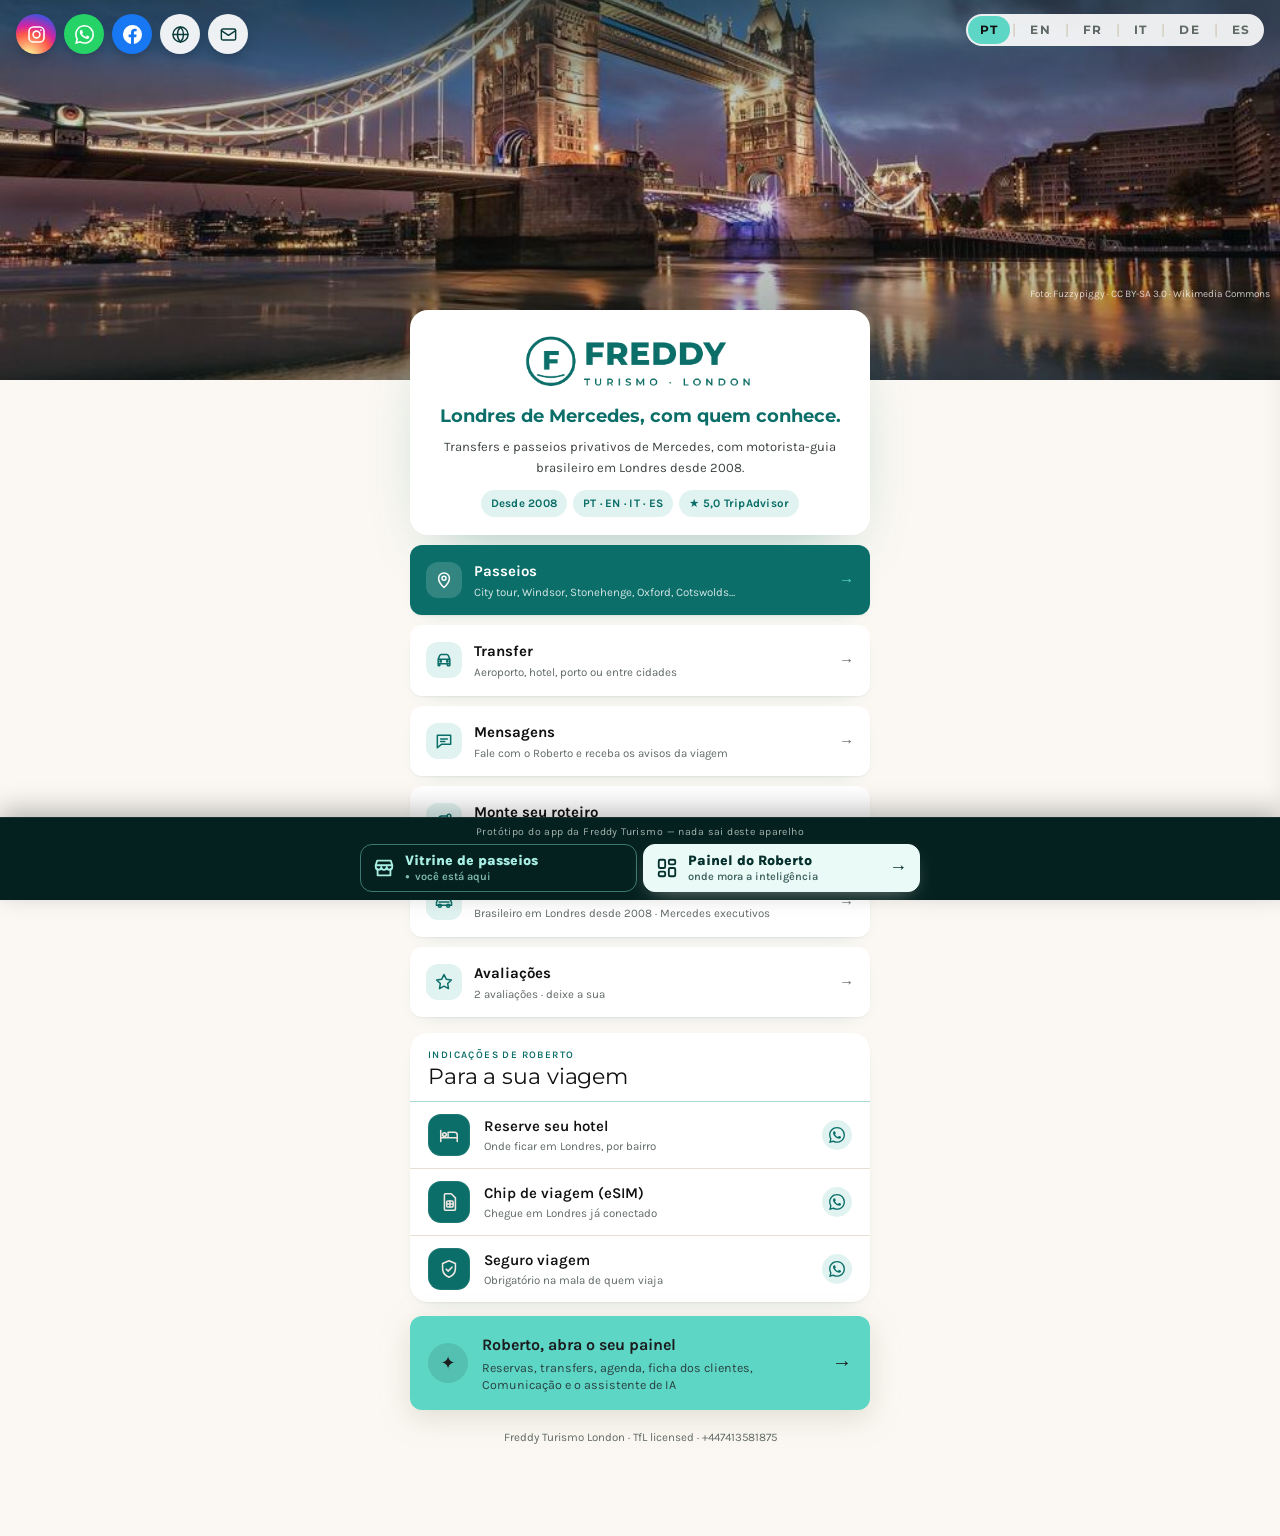
==== freddy/index.html @ f718c8f5 "App da Freddy Turismo London (protótipo do Roberto): base do demo de Londres com cores verde-turques" ====
<!doctype html>
<html lang="pt-BR">
<head>
<!-- PROTOTIPO do app da Freddy Turismo London (Roberto Rivelino) — studio Ti Artes, 14/10/2026. Nao indexar ate a entrega. -->
<meta name="robots" content="noindex">
<meta charset="utf-8">
<meta name="viewport" content="width=device-width, initial-scale=1, viewport-fit=cover">
<title>Freddy Turismo London</title>
<meta name="description" content="Transfers e passeios privativos de Mercedes em Londres, com motorista-guia brasileiro. Reserve, pague o sinal e fale com o Roberto pelo app.">
<meta name="theme-color" content="#0B6E69">
<meta property="og:type" content="website">
<meta property="og:title" content="Freddy Turismo London — o app">
<meta property="og:description" content="Transfers e passeios privativos de Mercedes em Londres, com motorista-guia brasileiro desde 2008.">
<meta property="og:image" content="https://www.freddyturismolondon.app/og.jpg?v=4">
<meta property="og:image:secure_url" content="https://www.freddyturismolondon.app/og.jpg?v=4">
<meta property="og:image:type" content="image/jpeg">
<meta property="og:url" content="https://www.freddyturismolondon.app/">
<meta property="og:image:width" content="1200"><meta property="og:image:height" content="630">
<meta name="twitter:card" content="summary_large_image">
<meta name="twitter:image" content="https://www.freddyturismolondon.app/og.jpg?v=4">
<!-- fontes do produto (Google Fonts). Num app de cliente na Europa, trocar por fontes dentro do app. -->
<link rel="preconnect" href="https://fonts.googleapis.com">
<link rel="preconnect" href="https://fonts.gstatic.com" crossorigin>
<link href="https://fonts.googleapis.com/css2?family=Montserrat:wght@500;600;700;800&family=Karla:wght@400;500;600;700&family=Caveat:wght@500;600&display=swap" rel="stylesheet">
<link rel="manifest" href="manifest.webmanifest">
<link rel="apple-touch-icon" href="apple-touch-icon.png">
<meta name="apple-mobile-web-app-capable" content="yes">
<meta name="apple-mobile-web-app-status-bar-style" content="black-translucent">
<script>
/* Antes de qualquer pintura: se ela escolheu um tema, aplica agora.
   Sem isto o app abre claro e pisca para escuro depois do JS carregar. */
(function(){try{var t=localStorage.getItem('vi_tema');
if(t==='dark'||t==='light')document.documentElement.setAttribute('data-theme',t);}catch(e){}})();
</script>
<link rel="stylesheet" href="tokens.css?v=0.1.6">
<link rel="icon" href="icon-192.png" type="image/png">
<link rel="stylesheet" href="carol.css?v=0.1.6">
<link rel="stylesheet" href="freddy.css?v=0.1.0">
<style>
/* ============ base ============ */
*{box-sizing:border-box;margin:0}
html{scroll-behavior:smooth}
body{background:var(--paper);color:var(--ink);font-family:var(--f-ui);font-size:var(--fs-4);line-height:var(--lh-4);-webkit-font-smoothing:antialiased}
button{font:inherit;color:inherit;background:none;border:0;cursor:pointer}
input,select,textarea{font:inherit;color:inherit;width:100%;padding:10px 12px;border:1px solid var(--line);border-radius:var(--r);background:var(--surface)}
input:focus,select:focus,textarea:focus{outline:2px solid var(--accent);outline-offset:1px}
textarea{min-height:84px;resize:vertical}
a{color:inherit;text-decoration:none}
:focus-visible{outline:2px solid var(--accent);outline-offset:2px;border-radius:6px}
h1,h2,h3{font-family:var(--f-display);font-weight:var(--t-display);letter-spacing:var(--track-display)}
.mono{font-family:var(--f-mono);font-variant-numeric:tabular-nums}
.center{text-align:center}.right{text-align:right}.hide{display:none}
small{color:var(--ink-3)}

/* ============ toast / coach ============ */
.toast{position:fixed;left:50%;bottom:22px;transform:translate(-50%,14px);opacity:0;z-index:300;background:var(--ink);color:var(--paper);padding:11px 18px;border-radius:var(--r-pill);font-size:var(--fs-3);box-shadow:var(--sh-2);transition:all var(--d-base) var(--ease);pointer-events:none;max-width:min(480px,92vw);text-align:center}
.toast.on{opacity:1;transform:translate(-50%,0)}
/* O balão do tutorial NÃO pode parecer parte do app: fundo claro nos dois
   temas, faixa amarela, botão escuro, seta para o item e a tela em volta
   escurecida. Escuro e com botão verde, ele se confundia com os cartões. */
.coach{position:fixed;z-index:400;width:300px;max-width:calc(100vw - 20px);background:#FFFDF4;color:#1b1b1b;border-radius:16px;
  border-top:6px solid var(--highlight);box-shadow:0 18px 50px rgba(0,0,0,.45);padding:14px 18px 14px;animation:pop .35s var(--spring)}
@keyframes pop{from{opacity:0;transform:scale(.92)}to{opacity:1}}
.coach::before{content:'';position:absolute;width:16px;height:16px;background:#FFFDF4;transform:rotate(45deg)}
.coach[data-lado=baixo]::before{top:-11px;left:var(--seta,50%);margin-left:-8px;background:var(--highlight)}
.coach[data-lado=cima]::before{bottom:-8px;left:var(--seta,50%);margin-left:-8px}
.coach[data-lado=direita]::before{left:-8px;top:var(--seta,50%);margin-top:-8px}
.coach[data-lado=esquerda]::before{right:-8px;top:var(--seta,50%);margin-top:-8px}
.coach-tag{display:inline-block;font:700 11px var(--f-ui);letter-spacing:.08em;text-transform:uppercase;color:#1b1b1b;background:var(--highlight);padding:3px 10px;border-radius:99px;margin-bottom:9px}
.coach-txt{font-size:15px;line-height:1.5;color:#1b1b1b}
.coach-row{display:flex;align-items:center;gap:10px;margin-top:14px}
.coach-next{margin-left:auto;background:#111;color:#fff;padding:9px 18px;border-radius:var(--r-pill);font-weight:700;font-size:14px;min-height:40px}
.coach-skip{color:#555;font-size:13px;text-decoration:underline;text-underline-offset:3px}
/* o holofote: um recorte em volta do item, o resto da tela escurece */
.coach-spot{position:fixed;z-index:399;border-radius:16px;pointer-events:none;box-shadow:0 0 0 3px var(--highlight),0 0 0 200vmax rgba(6,10,9,.62);transition:all .25s var(--ease)}
.coach-hi{}
.demolinha{display:inline-block;margin:0 0 14px;padding:7px 12px;border-radius:var(--r-pill);background:var(--accent-wash);color:var(--accent);font-size:13px;font-weight:600}

/* ============ hub ============ */
.hub{position:relative;min-height:100vh;display:grid;place-items:center;
  padding:max(24px,env(safe-area-inset-top)) 16px calc(60px + env(safe-area-inset-bottom));overflow:hidden}
.hub-bg{position:absolute;inset:-4%;background-size:cover;background-position:center 40%}
.hub-bg::after{content:"";position:absolute;inset:0;background:linear-gradient(165deg,rgba(4,30,28,.82),rgba(6,44,41,.72))}
.hub-in{position:relative;width:min(420px,100%);display:flex;flex-direction:column;gap:10px}
.vcard{background:var(--surface);border-radius:var(--r-xl);padding:26px 22px 20px;text-align:center;box-shadow:var(--sh-3)}
.logo-mark{width:64px;height:64px;border-radius:50%;margin:0 auto 12px;display:grid;place-items:center;background:var(--brand-verde);color:var(--brand-amarelo);font-family:var(--f-display);font-weight:700;font-size:28px}
.logo-mark.sm{width:34px;height:34px;font-size:16px;margin:0}
.hub-logo{display:block;width:min(190px,52%);height:auto;margin:2px auto 4px}
/* Um logotipo por tema. Padrao: claro. */
.p-escuro{display:none}
:root[data-theme="dark"] .p-claro{display:none}
:root[data-theme="dark"] .p-escuro{display:block}
@media (prefers-color-scheme: dark){
  :root:not([data-theme="light"]):not([data-theme="dark"]) .p-claro{display:none}
  :root:not([data-theme="light"]):not([data-theme="dark"]) .p-escuro{display:block}
}
.vcard h1{font-size:var(--fs-7)}
.role{font-family:var(--f-mono);font-size:var(--fs-1);letter-spacing:var(--track-label);text-transform:uppercase;color:var(--highlight-text);margin-top:6px}
.tagline{font-size:var(--fs-3);color:var(--ink-2);margin-top:10px}
/* PT | EN — a mesma assinatura do logotipo dela. Sem bandeira:
   idioma não é país (o inglês dela atende alemão, holandês, americano). */
.langs{display:flex;gap:2px;align-items:center;flex-wrap:wrap;row-gap:4px}
.langs.center{justify-content:center;margin-top:14px;padding-top:13px;border-top:1px solid var(--line)}
.langs.right{margin-left:auto}
.langs button{padding:5px 12px;border-radius:var(--r-pill);background:transparent;
  font-family:var(--f-display);font-weight:700;font-size:var(--fs-2);letter-spacing:.1em;
  color:var(--ink-3);transition:color var(--d-fast),background var(--d-fast)}
.langs button:hover{color:var(--ink)}
/* o amarelo é a assinatura da marca; texto escuro em cima dá 8,7:1 */
.langs button.on{background:var(--highlight);color:var(--highlight-ink)}
.langsep{color:var(--line-2);font-weight:400;user-select:none}
.langsel{display:none;min-height:40px;padding:0 10px;border-radius:var(--r-pill);border:1px solid var(--line);background:var(--surface);color:var(--ink);font:600 13px var(--f-ui)}
@media (max-width:560px){ .langs.right > button, .langs.right > .langsep{display:none} .langs.right > .langsel{display:block} }
.lk{display:flex;align-items:center;gap:12px;padding:14px 16px;border-radius:var(--r-lg);background:var(--surface);box-shadow:var(--sh-1);text-align:left;transition:transform var(--d-fast) var(--spring),box-shadow var(--d-base)}
.lk:hover{transform:translateY(-2px);box-shadow:var(--sh-2)}
.lk .ic{width:36px;height:36px;border-radius:12px;display:grid;place-items:center;background:var(--surface-2);flex:none;font-size:16px}
.lk .ic svg{width:20px;height:20px;display:block}
.lk .ic.ig{background:radial-gradient(circle at 30% 107%,#fdf497 0%,#fdf497 5%,#fd5949 45%,#d6249f 60%,#285AEB 90%);color:#fff}
.lk .ic.wa{background:#25D366;color:#fff}
.lk b{display:block;font-size:var(--fs-4)}
.lk small{display:block;font-size:var(--fs-2)}
.lk .go{margin-left:auto;color:var(--ink-3)}
.lk.main{background:var(--brand-verde);color:#fff}
.lk.main small{color:rgba(255,255,255,.75)}
.lk.main .ic{background:rgba(255,255,255,.16)}
.lk.main .go{color:var(--brand-amarelo)}
.adm-entry{margin:6px auto 0;padding:8px 15px;border-radius:var(--r-pill);font-size:var(--fs-2);color:rgba(255,255,255,.85);background:rgba(255,255,255,.12);backdrop-filter:blur(8px)}
.adm-entry:hover{background:rgba(255,255,255,.22)}
.adm-demo{display:flex;align-items:center;gap:14px;width:100%;margin-top:4px;padding:16px 18px;border:0;border-radius:var(--r-lg,18px);background:var(--highlight);color:#1c1d1f;text-align:left;cursor:pointer;font:inherit;box-shadow:0 8px 28px rgba(176,176,148,.35);animation:admPulsa 2.4s ease-in-out infinite}
.adm-demo .ic{flex:none;width:40px;height:40px;border-radius:50%;display:grid;place-items:center;background:rgba(0,0,0,.1);font-size:18px}
.adm-demo b{display:block;font-size:16px} .adm-demo small{display:block;font-size:12.5px;opacity:.8;line-height:1.35;margin-top:2px}
.adm-demo .go{margin-left:auto;font-size:20px;font-weight:700}
/* a regra geral small{color:var(--ink-3)} vencia a herança: legenda clara sobre ouro (1,3:1) */
.adm-demo small{color:inherit}
.adm-demo:hover{transform:translateY(-1px)}
@keyframes admPulsa{0%,100%{box-shadow:0 8px 28px rgba(176,176,148,.3)}50%{box-shadow:0 8px 36px rgba(176,176,148,.6)}}
@media (prefers-reduced-motion:reduce){.adm-demo{animation:none}}

/* ============ cliente ============ */
.topbar{position:sticky;top:0;z-index:50;display:flex;align-items:center;gap:12px;padding:max(12px,env(safe-area-inset-top)) 18px 12px;background:color-mix(in srgb,var(--paper) 88%,transparent);backdrop-filter:blur(12px);border-bottom:1px solid var(--line)}
.topbar b{font-family:var(--f-display);font-size:var(--fs-4)}
/* 44px e o minimo que um dedo acerta. Com 34 e sem area segura, a seta
   ficava atras da barra de status do iPhone e nao dava para voltar. */
.backbtn{width:44px;height:44px;border-radius:50%;display:grid;place-items:center;
  background:var(--surface);box-shadow:var(--sh-1);flex:none;font-size:18px}
.backbtn:active{transform:scale(.94)}
.wrap{max-width:1080px;margin:0 auto;padding:20px 18px 80px}
.pageh{font-size:var(--fs-7);margin-bottom:14px}
.pagehead{display:flex;align-items:center;gap:12px;flex-wrap:wrap;margin-bottom:14px}
.pagehead .pageh{margin:0;flex:1}
.chips{display:flex;gap:7px;flex-wrap:wrap;margin-bottom:16px;align-items:center}
.chip{padding:7px 15px;border-radius:var(--r-pill);font-size:var(--fs-3);font-weight:var(--t-strong);background:var(--surface);box-shadow:var(--sh-1);color:var(--ink-2)}
.chip.on{background:var(--ink);color:var(--paper)}
.cards{display:grid;grid-template-columns:repeat(auto-fill,minmax(260px,1fr));gap:14px}
.tourcard{border-radius:var(--r-lg);overflow:hidden;background:var(--surface);box-shadow:var(--sh-1);text-align:left;transition:transform var(--d-base) var(--spring),box-shadow var(--d-base)}
.tourcard:hover{transform:translateY(-4px);box-shadow:var(--sh-2)}
.tourcard .ph{display:block;height:150px;background-size:cover;background-position:center}
.tourcard .bd{display:block;padding:13px 15px 15px}
.tourcard b{display:block;font-family:var(--f-display);font-size:var(--fs-5)}
.tourcard small{display:block;margin-top:3px}
/* Sobra de um desenho antigo: fundo + pilula de 999px num elemento que hoje
   tem DUAS linhas ("a partir de € 195" / "por pessoa"). Virava um lozango
   cinza vazando atras do preco. A regra que vale e a de baixo, tipografica. */
.tourcard .pr{display:inline-block;margin-top:9px}
.empty{color:var(--ink-3);padding:22px 0}
.emptybox{background:var(--surface);border:1px dashed var(--line-2);border-radius:var(--r-lg);padding:34px 22px;text-align:center;display:flex;flex-direction:column;gap:14px;align-items:center;color:var(--ink-2)}

.hero-sm{height:min(34vh,300px);background-size:cover;background-position:center 42%}
.two-col{display:grid;grid-template-columns:1fr 360px;gap:34px;align-items:start}
@media(max-width:900px){.two-col{grid-template-columns:1fr;gap:20px}}
.badge{display:inline-block;background:var(--ok-wash);color:var(--ok);font-size:var(--fs-2);font-weight:var(--t-strong);padding:4px 11px;border-radius:var(--r-pill);margin:14px 0 10px}
.desc{color:var(--ink-2);max-width:56ch;margin-bottom:12px}
.h3{font-size:var(--fs-5);margin:16px 0 5px}

/* reserva */
.book{position:sticky;top:74px;background:var(--surface);border-radius:var(--r-xl);box-shadow:var(--sh-2);padding:18px 20px 20px;margin-top:14px}
.bhead{padding-bottom:10px;border-bottom:1px solid var(--line);margin-bottom:10px}
.bprice{font-family:var(--f-display);font-size:var(--fs-6);font-weight:700}
.bprice small{font-family:var(--f-ui);font-weight:400;font-size:var(--fs-3)}
.bstep{font-family:var(--f-mono);font-size:var(--fs-1);letter-spacing:var(--track-label);text-transform:uppercase;color:var(--ink-3);margin-bottom:12px}
.dgrid{display:grid;grid-template-columns:repeat(auto-fill,minmax(64px,1fr));gap:6px}
.dcell{border-radius:var(--r);background:var(--surface-2);padding:8px 4px;text-align:center;transition:all var(--d-fast)}
.dcell b{display:block;font-size:var(--fs-3)}
.dcell small{font-size:var(--fs-1);text-transform:uppercase}
.dcell.on{background:var(--accent);color:var(--accent-ink)}
.dcell.on small{color:rgba(255,255,255,.75)}
.hint{font-size:var(--fs-3);color:var(--ink-3);margin:12px 0 8px}
.times{display:flex;gap:8px;flex-wrap:wrap}
.slot{border-radius:var(--r);background:var(--surface-2);padding:9px 14px;font-weight:var(--t-strong)}
.slot small{display:block;font-weight:400;font-size:var(--fs-1)}
.slot.on{background:var(--accent);color:var(--accent-ink)}
.slot.on small{color:rgba(255,255,255,.75)}
.slot.off{opacity:.4;cursor:default}
.cta{display:block;width:100%;margin-top:16px;padding:14px;border-radius:var(--r);background:var(--accent);color:var(--accent-ink);font-weight:var(--t-strong);font-size:var(--fs-4);transition:filter var(--d-fast),transform var(--d-fast) var(--spring)}
.cta:hover{filter:brightness(1.12);transform:translateY(-1px)}
.cta:disabled{opacity:.4;cursor:not-allowed;transform:none}
.cta.soft{background:var(--surface-2);color:var(--ink)}
.cta.sm{width:auto;margin:0;padding:9px 16px;font-size:var(--fs-3)}
.linkbtn{display:block;margin:10px auto 0;color:var(--ink-3);font-size:var(--fs-3)}
.linkbtn:hover{color:var(--ink)}
.paxrow{display:flex;align-items:center;justify-content:space-between;padding:10px 0;border-bottom:1px solid var(--line)}
.pm{display:flex;align-items:center;gap:12px}
.pm button{width:32px;height:32px;border-radius:50%;background:var(--surface-2);font-size:17px}
.pm span{min-width:22px;text-align:center;font-weight:var(--t-strong)}
.sums{margin-top:10px;font-size:var(--fs-3);color:var(--ink-2)}
.sums>div{display:flex;justify-content:space-between;padding:7px 0;border-bottom:1px solid var(--line)}
.sums .tot{font-size:var(--fs-4);color:var(--ink);border-bottom:0}
.sums .tot b{font-family:var(--f-display);font-size:var(--fs-5)}
.coupon{margin-top:8px;font-size:var(--fs-3)}
.coupon summary{cursor:pointer;color:var(--ink-3)}
.crow{display:flex;gap:8px;margin-top:8px}
.cbad{color:var(--danger);font-size:var(--fs-2);margin-top:5px}
.fld{display:block;font-size:var(--fs-3);font-weight:var(--t-strong);margin-top:11px}
.fld input,.fld select,.fld textarea{margin-top:5px;font-weight:400}
.fld.chk{display:flex;align-items:center;gap:8px}
.fld.chk input{width:auto;margin:0}
.why{display:block;font-weight:400;margin-top:4px}
.payopts{display:flex;flex-direction:column;gap:8px;margin-top:14px}
.popt{text-align:left;border:1.5px solid var(--line);border-radius:var(--r);padding:11px 13px}
.popt small{display:block;font-weight:400;margin-top:3px;line-height:1.4}
.popt.on{border-color:var(--accent);background:var(--accent-wash)}
.fine{font-size:var(--fs-2);color:var(--ink-3);text-align:center;margin-top:9px}
.fine.demo{color:var(--highlight-text);background:var(--highlight-wash);border-radius:var(--r);padding:6px}
.okc{width:60px;height:60px;margin:6px auto 12px;border-radius:50%;background:var(--ok-wash);color:var(--ok);display:grid;place-items:center;font-size:26px;font-weight:700}
.okh{text-align:center;font-size:var(--fs-6)}
/* ---- como pagar (fim do checkout) ---- */
.paybox{margin-top:var(--s-8);padding:var(--s-9) var(--s-8);border-radius:var(--r-lg);
  background:var(--surface-2);border:1px solid var(--line)}
.paybox h3{font-family:var(--f-display);font-weight:700;font-size:var(--fs-5);color:var(--ink)}
.paynow{display:flex;align-items:baseline;justify-content:space-between;gap:var(--s-6);
  margin-top:var(--s-6);padding-bottom:var(--s-6);border-bottom:1px solid var(--line)}
.paynow small{font-size:var(--fs-2);color:var(--ink-3);
  letter-spacing:var(--track-label);text-transform:uppercase}
.paynow b{font-family:var(--f-display);font-weight:700;font-size:var(--fs-7);color:var(--ink)}
.payline{margin-top:var(--s-7)}
.payline>small{display:block;font-size:var(--fs-2);color:var(--ink-3);
  letter-spacing:var(--track-label);text-transform:uppercase}
.payline input{width:100%;min-width:0;font-family:var(--f-mono,ui-monospace,monospace);font-size:var(--fs-3)}
.payline .who{display:block;margin-top:5px;font-size:var(--fs-2);color:var(--ink-2)}
.paybox .why{margin-top:var(--s-7)}
.embrl{display:block;margin-top:4px;font-size:var(--fs-2);color:var(--ink-3)}
.voucher{margin-top:14px;background:var(--surface-2);border:1px dashed var(--line-2);border-radius:var(--r-lg);padding:14px 16px;font-size:var(--fs-3)}
.voucher small{font-family:var(--f-mono);font-size:var(--fs-1);letter-spacing:var(--track-label);text-transform:uppercase}
.voucher .code{font-family:var(--f-mono);font-size:var(--fs-5);color:var(--accent);letter-spacing:.08em;margin:2px 0 8px}
.voucher .due{margin-top:8px;color:var(--highlight-text);background:var(--highlight-wash);border-radius:var(--r-sm);padding:6px 9px}
.okrow{display:flex;gap:7px;flex-wrap:wrap;margin-top:12px;justify-content:center}
.mini{padding:7px 13px;border-radius:var(--r-pill);background:var(--surface-2);font-size:var(--fs-2);font-weight:var(--t-strong)}
.mini:hover{background:var(--surface-3)}
.mini.danger{color:var(--danger);background:var(--danger-wash)}
.mini.ghost{background:transparent;border:1px solid var(--line)}
.photopick{display:flex;gap:12px;align-items:flex-start;margin-top:6px}
.pprev{width:104px;height:66px;flex:none;border-radius:10px;background-size:cover;background-position:center;
  background-color:var(--surface-2);display:grid;place-items:center;border:1px dashed var(--line-2)}
.pprev i{font-style:normal;font-size:22px;color:var(--ink-3)}
.ppinfo{flex:1;min-width:0}
.ppinfo input[type=file]{font-size:12px;max-width:100%}
/* ---------- opt-in ---------- */
.optin{display:flex;gap:11px;align-items:flex-start;margin-top:14px;padding:12px 13px;
  border-radius:var(--r);background:var(--surface-2);cursor:pointer}
.optin input{width:19px;height:19px;flex:none;margin-top:1px;accent-color:var(--accent);cursor:pointer}
.optin b{display:block;font-size:13px;font-weight:600;line-height:1.35}
.optin small{display:block;font-size:11.5px;color:var(--ink-3);margin-top:3px;line-height:1.45}
.optin:has(input:checked){background:var(--accent-wash)}
/* ---------- login ---------- */
.loginwrap{min-height:100vh;display:grid;place-items:center;
  padding:max(24px,env(safe-area-inset-top)) 24px calc(24px + env(safe-area-inset-bottom));
  background:linear-gradient(160deg,var(--accent) 0%,#03352b 100%)}
.logincard{width:min(400px,100%);background:var(--surface);border-radius:var(--r-lg,18px);
  padding:30px 26px 22px;box-shadow:var(--sh-3);text-align:left}
.loginlogo{display:flex;justify-content:center;margin-bottom:14px}
.logincard h1{font-family:var(--f-display);font-size:22px;font-weight:700;text-align:center;
  letter-spacing:-.02em;margin-bottom:6px}
.logincard .center{text-align:center}
.logincard .fld{margin-top:14px;display:block}
.logincard .cta{margin-top:18px;width:100%}
.logincard .linkbtn{display:block;width:100%;margin-top:12px;background:none;border:0;
  color:var(--accent);font:inherit;font-size:13.5px;cursor:pointer;padding:6px}
.logincard .fine{margin-top:16px;padding-top:14px;border-top:1px solid var(--line);
  font-size:11.5px;color:var(--ink-3)}
@media (max-width:420px){.logincard{padding:24px 18px 18px}}
/* ---------- validação ---------- */
.fld input.invalid,.fld textarea.invalid{border-color:var(--danger);
  box-shadow:0 0 0 3px color-mix(in oklab,var(--danger) 18%,transparent)}
.fld .err{display:block;color:var(--danger);font-size:12px;margin-top:5px;font-weight:500}

/* ---------- impressão do extrato (ela leva ao contador) ---------- */
@media print{
  @page{size:A4;margin:14mm}
  .rail,.mobar,.chips,.coach,.toast,.demobar,.railfoot,.pagehead .mini,.pagehead button{display:none!important}
  body{background:#fff!important}
  .adm{display:block!important}
  .stage{padding:0!important}
  .card{box-shadow:none!important;border:1px solid #ddd!important;break-inside:avoid}
  /* na tela a tabela larga rola dentro do cartao; no papel isso CORTA o
     conteudo, que era parte do "PDF veio zerado". Na impressao tudo aparece. */
  .stage,.two-col,.formgrid,.card,.card:has(> .tbl){overflow:visible!important;max-width:none!important}
  .tbl{font-size:10pt!important;width:100%!important;min-width:0!important}
  .tbl thead{display:table-header-group}
  .tbl tr{break-inside:avoid}
  .pageh{font-size:18pt!important;margin:0 0 4mm!important}
  .pageh::after{content:var(--marca-print, "");font-size:10pt;font-weight:400;color:#666}
}
/* ---------- foco e acessibilidade ---------- */
input:focus-visible,select:focus-visible,textarea:focus-visible,
.fld input:focus,.fld select:focus,.fld textarea:focus{
  outline:none;border-color:var(--accent);
  box-shadow:0 0 0 3px color-mix(in oklab,var(--accent) 22%,transparent)}
button:focus-visible,a:focus-visible,[tabindex]:focus-visible{
  outline:2px solid var(--accent);outline-offset:2px;border-radius:8px}
.tourcard:focus-visible,.lk:focus-visible,.agc:focus-visible{outline-offset:3px}
/* =====================================================
   CAMADA DE MOVIMENTO
   Regras que valem para o app inteiro, sem mexer na estrutura.
   Tudo dentro de no-preference: quem pediu menos movimento no aparelho
   nao recebe nada disto — a regra de reduzir movimento ja existe abaixo.
   ===================================================== */
@media (prefers-reduced-motion:no-preference){
  .tourcard,.lk,.cta,.mini,.chip,.agc{transition-property:transform,box-shadow,background,color,border-color}

  /* 1. Entrada em cascata: os cartoes sobem em sequencia quando a tela troca.
        O atraso e por posicao, entao a leitura acompanha o movimento. */
  .cards>*,.tlist>*,.stage>.card,.stopgrid>*{animation:entra 420ms var(--ease) both}
  .cards>*:nth-child(2),.tlist>*:nth-child(2),.stage>.card:nth-child(2),.stopgrid>*:nth-child(2){animation-delay:55ms}
  .cards>*:nth-child(3),.tlist>*:nth-child(3),.stage>.card:nth-child(3),.stopgrid>*:nth-child(3){animation-delay:110ms}
  .cards>*:nth-child(4),.tlist>*:nth-child(4),.stage>.card:nth-child(4),.stopgrid>*:nth-child(4){animation-delay:165ms}
  .cards>*:nth-child(n+5),.tlist>*:nth-child(n+5),.stage>.card:nth-child(n+5){animation-delay:210ms}

  /* 2. Profundidade real no toque: o cartao inclina na direcao do cursor.
        perspective no pai + translateZ no filho = volume de verdade,
        nao sombra fingindo. */
  .cards,.hub-in{perspective:1100px}
  .tourcard{transform-style:preserve-3d}
  .tourcard:hover{transform:translateY(-6px) rotateX(2.5deg) scale(1.012)}
  .tourcard:active{transform:translateY(-2px) scale(.995);transition-duration:.09s}
  .lk{transition:transform .2s var(--ease),box-shadow .2s var(--ease)}
  .lk:hover{transform:translateX(3px)}
  .lk:active{transform:scale(.985);transition-duration:.09s}

  /* 3. Botao que responde ao dedo. Sem isto o toque no celular parece morto. */
  .cta:active,.mini:active,.chip:active{transform:scale(.96);transition-duration:.08s}

  /* 4. A tela nova entra deslizando, em vez de aparecer seca. */
  #app>.stage,#app>.wrap,#app>.hub{animation:trocaTela 320ms var(--ease) both}
}
@keyframes entra{from{opacity:0;transform:translateY(14px)}to{opacity:1;transform:none}}
@keyframes trocaTela{from{opacity:0;transform:translateY(8px)}to{opacity:1;transform:none}}
/* ---------- vitrine: cards alinhados e com hierarquia ---------- */
.wrap{max-width:1120px;margin:0 auto;padding:0 20px 64px}
.tbrand{display:inline-flex;align-items:center;gap:9px;min-width:0}
.tbrand b{font-family:var(--f-display);font-weight:700;font-size:15px;letter-spacing:-.01em;white-space:nowrap;
  overflow:hidden;text-overflow:ellipsis}
.cards{display:grid;grid-template-columns:repeat(auto-fill,minmax(288px,1fr));gap:18px;align-items:stretch}
.tourcard{display:flex;flex-direction:column;text-align:left;padding:0;border:0;cursor:pointer;
  background:var(--surface);border-radius:var(--r-lg,18px);overflow:hidden;box-shadow:var(--sh-1);
  font:inherit;color:var(--ink);height:100%;
  transition:transform .22s var(--ease,cubic-bezier(.22,1,.36,1)),box-shadow .22s}
.tourcard:hover{transform:translateY(-4px);box-shadow:var(--sh-2)}
.tourcard:focus-visible{outline:2px solid var(--accent);outline-offset:3px}
.tourcard .ph{display:block;position:relative;width:100%;aspect-ratio:16/10;background-size:cover;
  background-position:center;flex:none}
.tourcard .ph::after{content:"";position:absolute;inset:0;
  background:linear-gradient(to top,rgba(6,32,26,.34),transparent 46%)}
.tbadge{position:absolute;left:10px;top:10px;z-index:2;font-family:var(--f-mono);font-size:9px;
  letter-spacing:.12em;text-transform:uppercase;background:rgba(255,255,255,.94);color:var(--accent);
  padding:5px 9px;border-radius:100px;font-weight:600}
.tourcard .bd{display:flex;flex-direction:column;gap:5px;padding:14px 16px 15px;flex:1}
.tourcard .bd b{font-family:var(--f-display);font-weight:700;font-size:16px;line-height:1.25;
  letter-spacing:-.015em;display:-webkit-box;-webkit-line-clamp:2;-webkit-box-orient:vertical;overflow:hidden;
  min-height:2.5em}
.tourcard .meta{font-size:12px;color:var(--ink-3)}
.cardfoot{display:flex;align-items:center;justify-content:space-between;gap:8px;margin-top:auto;padding-top:10px}
.tourcard .pr{font-family:var(--f-display);font-weight:700;font-size:18px;letter-spacing:-.02em;color:var(--accent)}
.tourcard .pr i{font-style:normal;font-family:var(--f-ui);font-weight:400;font-size:11.5px;color:var(--ink-3);
  display:block;margin-top:1px;letter-spacing:0}
.cgo{width:30px;height:30px;flex:none;border-radius:50%;background:var(--accent-wash);color:var(--accent);
  display:grid;place-items:center;font-size:14px;transition:.2s}
.tourcard:hover .cgo{background:var(--accent);color:#fff;transform:translateX(2px)}
.pageh{margin:22px 0 14px}
@media (max-width:640px){
  .wrap{padding:0 14px 72px}
  .cards{grid-template-columns:1fr;gap:14px}
  .tourcard .ph{aspect-ratio:16/9}
  .pageh{font-size:24px;margin:16px 0 12px}
}
/* agenda */
.agrid{display:grid;grid-template-columns:repeat(7,minmax(0,1fr));gap:5px;margin-top:10px;min-width:0}
.agrid.head{margin-bottom:2px;gap:5px}
.agwd{font-family:var(--f-mono);font-size:9px;letter-spacing:.1em;color:var(--ink-3);text-align:center;text-transform:uppercase}
.agc{aspect-ratio:1;border:0;border-radius:10px;background:var(--surface-2);display:flex;flex-direction:column;
  align-items:center;justify-content:center;gap:3px;cursor:pointer;font:inherit;color:var(--ink);transition:.15s}
.agc.empty{background:transparent;cursor:default}
.agc b{font-size:12px;font-weight:600;font-variant-numeric:tabular-nums}
.agc.has{background:var(--accent-wash)}
.agc.today b{color:var(--accent)}
.agc.on{background:var(--accent);color:#fff}
.agc.on b{color:#fff}
.agc:hover:not(.empty){transform:translateY(-1px)}
.agdots{display:flex;gap:2px}
.agdots i{width:4px;height:4px;border-radius:50%;background:var(--accent);opacity:.6}
.agc.on .agdots i{background:#fff;opacity:.9}
.agdots i.full{background:var(--brand-amarelo);opacity:1}
.agdots i.low{background:var(--danger);opacity:1}
.paxlist{display:flex;gap:4px;flex-wrap:wrap;margin-top:6px}
/* relatórios */
.kpis{display:grid;grid-template-columns:repeat(auto-fit,minmax(140px,1fr));gap:10px;margin-bottom:14px}
.kpi{background:var(--surface);border-radius:var(--r);padding:14px 15px;box-shadow:var(--sh-1)}
.kpi small{font-family:var(--f-mono);font-size:9px;letter-spacing:.12em;text-transform:uppercase;color:var(--ink-3);display:block}
.kpi b{font-family:var(--f-display);font-size:24px;font-weight:700;letter-spacing:-.02em;display:block;margin-top:6px;font-variant-numeric:tabular-nums}
.kpi.warn b{color:var(--warn)}
.chartbox{height:210px;margin-top:10px}
.chartbox canvas{width:100%;height:100%;display:block}
.occ{display:inline-block;width:52px;height:6px;border-radius:20px;background:var(--surface-3);overflow:hidden;vertical-align:middle;margin-right:6px}
.occ i{display:block;height:100%;background:var(--accent);border-radius:20px}
.orow{display:flex;align-items:center;gap:10px;padding:7px 0}
.onm{font-size:12.5px;width:88px;flex:none;color:var(--ink-2)}
.obar{flex:1;height:7px;border-radius:20px;background:var(--surface-3);overflow:hidden}
.obar i{display:block;height:100%;background:var(--accent);border-radius:20px}
/* demonstração */
.demobar{display:flex;align-items:center;gap:12px;flex-wrap:wrap;padding:12px 15px;border-radius:var(--r);
  background:var(--highlight-wash);margin-bottom:14px}
.demobar b{font-size:13px}
.demobar p{font-size:12px;color:var(--ink-2);margin:2px 0 0;flex:1;min-width:200px}
.vi-logo{display:inline-flex;align-items:center;gap:10px}
.vi-mark{display:block;flex:none;line-height:0}
.vi-word b{font-family:var(--f-display);font-weight:800;font-size:13px;line-height:1.02;letter-spacing:.02em;display:block;color:var(--ink)}
.vi-word small{font-family:var(--f-mono);font-size:8px;letter-spacing:.16em;color:var(--ink-3);display:block;margin-top:3px}
.vcard .vi-logo{flex-direction:column;gap:12px}
.vcard .vi-word b{font-size:19px;letter-spacing:.03em;text-align:center}
.vcard .vi-word small{text-align:center;font-size:9px;margin-top:5px}
.hub .vi-word b{color:#fff}
.hub .vi-word small{color:rgba(255,255,255,.72)}
.qrbox{display:flex;gap:16px;align-items:center;margin-top:12px;flex-wrap:wrap}
.qrbox img{border:1px solid var(--line);border-radius:var(--r);background:#fff;padding:6px}
.qrbox b{font-family:var(--f-display)}
.qrbox .mini{display:inline-block;margin-top:8px}

/* ============ ADM ============ */
.adm{display:grid;grid-template-columns:220px 1fr;min-height:100vh}
.rail{position:sticky;top:0;height:100vh;display:flex;flex-direction:column;gap:4px;overflow-y:auto;overscroll-behavior:contain;
  padding:max(18px,env(safe-area-inset-top)) 12px 18px;background:var(--surface);border-right:1px solid var(--line)}
.rail::-webkit-scrollbar{width:6px}.rail::-webkit-scrollbar-thumb{background:var(--line-2);border-radius:3px}
.brand{display:flex;gap:10px;align-items:center;padding:4px 8px 16px}
.brand b{font-family:var(--f-display);font-size:var(--fs-3);display:block;line-height:1.2}
.brand small{font-family:var(--f-mono);font-size:var(--fs-1);letter-spacing:var(--track-label)}
.rail nav{display:flex;flex-direction:column;gap:2px}
.nb{padding:10px 12px;border-radius:var(--r);text-align:left;font-size:var(--fs-3);font-weight:var(--t-strong);color:var(--ink-2);white-space:nowrap}
.nb:hover{background:var(--surface-2);color:var(--ink)}
.nb.on{background:var(--accent-wash);color:var(--accent)}
.railfoot{margin-top:auto;display:flex;flex-direction:column;gap:2px}
.nb.ghost{color:var(--ink-3);font-weight:400}
@media(max-width:820px){
.adm{grid-template-columns:1fr}
.rail{position:fixed;top:auto;bottom:0;left:0;right:0;height:auto;flex-direction:row;align-items:center;overflow-x:auto;padding:8px 8px calc(8px + env(safe-area-inset-bottom));border-right:0;border-top:1px solid var(--line);z-index:60}
.rail .brand,.railfoot{display:none}
.rail nav{display:flex;flex-direction:row;gap:4px}
.stage{padding-bottom:96px}
}
.stage{padding:26px 28px 60px;max-width:1040px}
.card{background:var(--surface);border-radius:var(--r-lg);box-shadow:var(--sh-1);padding:18px 20px;margin-bottom:14px}
.card h3{font-size:var(--fs-5);margin-bottom:10px}
.alert{display:flex;align-items:center;gap:10px;border-radius:var(--r);padding:11px 15px;font-size:var(--fs-3);font-weight:var(--t-strong);margin-bottom:12px}
.alert.bad{background:var(--danger-wash);color:var(--danger)}
.alert.warn{background:var(--warn-wash);color:var(--warn)}
.alert .mini{margin-left:auto}
.deprow{display:flex;align-items:center;gap:12px;padding:10px 0;border-top:1px solid var(--line);font-size:var(--fs-3)}
.deprow:first-of-type{border-top:0}
.deprow .pill{margin-left:auto}
/* Campos em ingles escondidos: o guia escreve so em portugues e o
   ingles e traduzido ao salvar. Continuam no DOM porque o salvamento le
   deles — e ela pode abrir para corrigir. */
.formgrid:not(.mostra-en) .campo-en{display:none}
.enswitch{margin-bottom:var(--s-7)}

/* ---- caixa de datas do editor ---- */
.dtbloco{margin-top:var(--s-9);padding-top:var(--s-8);border-top:1px solid var(--line)}
.dtbloco:first-of-type{border-top:0;padding-top:0}
.dtbloco.destaque{padding:var(--s-8);border:1px solid var(--line-2);border-radius:var(--r-lg);
  background:var(--surface-2)}
.dtbloco.destaque .cta.sm{margin-top:var(--s-7)}
.dtbloco>summary{cursor:pointer;list-style:none;display:grid;
  grid-template-columns:14px 1fr;column-gap:7px;row-gap:3px;align-items:baseline}
.dtbloco>summary::-webkit-details-marker{display:none}
.dtbloco>summary::before{content:"▸";color:var(--ink-3);grid-column:1;grid-row:1}
.dtbloco[open]>summary::before{content:"▾"}
.dtbloco>summary>b{grid-column:2;grid-row:1}
.dtbloco>summary>small{grid-column:2;grid-row:2}
.fld.nolabel{font-size:var(--fs-2);color:var(--ink-3);letter-spacing:var(--track-label);
  text-transform:uppercase;margin-top:var(--s-7)}
/* ---- escolha de aparencia ----
   Cada opcao mostra uma previa real das cores, para ela ver o resultado
   antes de aplicar em vez de escolher por adivinhacao. */
.pixqr{display:flex;justify-content:center;margin-top:var(--s-7)}
.pixqr svg{border-radius:var(--r-sm);max-width:100%;height:auto}
.pixbox{margin-top:var(--s-8);padding:var(--s-8);border-radius:var(--r-lg);
  background:var(--accent-wash);border:1px solid var(--accent-line)}
.pixtit{font-family:var(--f-display);font-size:var(--fs-4);color:var(--accent)}
.pixvalor{margin-top:3px;font-family:var(--f-display);font-weight:700;font-size:var(--fs-5);color:var(--ink)}
.pixcod{width:100%;margin-top:var(--s-7);font-family:var(--f-mono,ui-monospace,monospace);
  font-size:11px;line-height:1.45;word-break:break-all;resize:none;background:var(--surface)}
.pixbox .cta.sm{margin-top:var(--s-6);width:100%}
.lgerro{background:var(--danger-wash);color:var(--danger);border-radius:var(--r-md);
  padding:10px 13px;font-size:var(--fs-3);line-height:1.5;margin-bottom:var(--s-7)}
.lookgrid{display:grid;grid-template-columns:repeat(auto-fit,minmax(150px,1fr));gap:var(--s-8)}
.lookcard{display:flex;flex-direction:column;align-items:flex-start;gap:var(--s-5);
  padding:var(--s-8);border:2px solid var(--line);border-radius:var(--r-lg);
  background:var(--surface);cursor:pointer;font:inherit;color:var(--ink);text-align:left;
  transition:border-color .18s var(--ease),transform .18s var(--ease)}
.lookcard:hover{transform:translateY(-2px)}
.lookcard.on{border-color:var(--accent)}
.lookcard b{font-family:var(--f-display);font-size:var(--fs-4)}
.lookcard small{color:var(--ink-3);font-size:var(--fs-2)}
.lookprev{display:flex;gap:4px;width:100%;height:44px;padding:7px;border-radius:var(--r-md);
  align-items:flex-end;border:1px solid var(--line)}
.lookprev i{display:block;flex:1;border-radius:3px}
.lookprev.light{background:#E8E3DE}
.lookprev.light i:nth-child(1){height:100%;background:#293629}
.lookprev.light i:nth-child(2){height:64%;background:#B0B094}
.lookprev.light i:nth-child(3){height:40%;background:#E0D6C7}
.lookprev.dark{background:#1C241C}
.lookprev.dark i:nth-child(1){height:100%;background:#E0D6C7}
.lookprev.dark i:nth-child(2){height:64%;background:#B0B094}
.lookprev.dark i:nth-child(3){height:40%;background:#394839}
/* automatico: metade clara, metade escura */
.lookprev.auto{background:linear-gradient(105deg,#E8E3DE 0 50%,#1C241C 50% 100%)}
.lookprev.auto i:nth-child(1){height:100%;background:#293629}
.lookprev.auto i:nth-child(2){height:64%;background:#B0B094}
.lookprev.auto i:nth-child(3){height:40%;background:#394839}
.totalgeral{display:flex;justify-content:space-between;align-items:baseline;gap:var(--s-6)}
.totalgeral b{font-family:var(--f-display);font-size:var(--fs-6)}
.card>.seclabel{display:block;margin-bottom:var(--s-7)}
/* A seta precisa ficar AO LADO do titulo. Com flex-direction:column ela
   virava um item de flex e caia numa linha propria, solta acima do texto.
   Grade de duas colunas: seta na 1, titulo e explicacao na 2. */
.novares>summary{cursor:pointer;list-style:none;display:grid;
  grid-template-columns:14px 1fr;column-gap:7px;row-gap:3px;align-items:baseline}
.novares>summary::-webkit-details-marker{display:none}
.novares>summary::before{content:"▸";color:var(--ink-3);grid-column:1;grid-row:1}
.novares[open]>summary::before{content:"▾"}
.novares>summary>b{grid-column:2;grid-row:1}
.novares>summary>small{grid-column:2;grid-row:2}
.novares[open]>summary{margin-bottom:var(--s-8);padding-bottom:var(--s-7);border-bottom:1px solid var(--line)}
.quebra{display:flex;justify-content:space-between;gap:var(--s-6);
  font-size:var(--fs-2);color:var(--ink-2);padding:2px 0}
.pill{font-size:var(--fs-2);font-weight:var(--t-strong);padding:3px 10px;border-radius:var(--r-pill);white-space:nowrap}
/* Variante de duas linhas: o estado em cima, a conta embaixo. Classe propria
   em vez de :has() — e o elemento que o guia mais olha, nao quero depender
   de suporte de seletor no celular dela. */
.pill.conta{display:inline-flex;flex-direction:column;gap:2px;align-items:flex-start;
  padding:5px 11px;border-radius:var(--r-md);line-height:1.3;text-align:left;white-space:normal;min-width:0}
.pill.conta b{font-weight:var(--t-strong)}
.pill.conta small{font-size:var(--fs-1);font-weight:400;opacity:.85}
.pill.ok{background:var(--ok-wash);color:var(--ok)}
.pill.warn{background:var(--warn-wash);color:var(--warn)}
.pill.bad{background:var(--danger-wash);color:var(--danger)}
.pill.n{background:var(--neutral-wash);color:var(--neutral)}
.tlist{display:flex;flex-direction:column;gap:8px}
/* Antes era flex com wrap: como a etiqueta de situacao passou a ter duas
   linhas, cada reserva ficava com uma altura e os botoes pulavam de lugar.
   Em grade, as quatro colunas se alinham entre todas as linhas da lista. */
.trow{display:grid;grid-template-columns:minmax(0,1fr) auto minmax(0,auto) auto;
  align-items:center;gap:10px 16px;background:var(--surface);border-radius:var(--r-lg);
  box-shadow:var(--sh-1);padding:13px 16px}
.trow>.mono{font-family:var(--f-display);font-weight:700;font-size:var(--fs-5);
  text-align:right;white-space:nowrap}
@media(max-width:860px){
  /* no celular a linha vira bloco: dados, depois valor e situacao lado a
     lado, e os botoes ocupando a largura toda embaixo */
  .trow{grid-template-columns:1fr auto}
  .trow>.tinfo{grid-column:1/-1}
  .trow>.pill{grid-column:2;justify-self:end}
  .trow>.tacts{grid-column:1/-1;justify-content:flex-start;flex-wrap:wrap}
}
.trow .ph.sm{width:52px;height:40px;border-radius:var(--r-sm);background-size:cover;background-position:center;flex:none}
/* min-width:150px vinha do layout antigo em flex. Dentro da grade ele impede
   a coluna de encolher, e o texto longo do passeio invadia a coluna do valor.
   min-width:0 e o que deixa o texto quebrar dentro da propria coluna. */
.tinfo{min-width:0}
.tinfo small{overflow-wrap:anywhere}
.tinfo b{display:block;font-size:var(--fs-4)}
.tinfo small{display:block;margin-top:2px}
.tacts{display:flex;gap:6px;align-items:center}
.formgrid{display:grid;grid-template-columns:1fr 1fr;gap:14px;align-items:start}
@media(max-width:900px){.formgrid{grid-template-columns:1fr}}
.formgrid .span2{grid-column:1/-1}
.frow{display:flex;gap:10px;align-items:end;flex-wrap:wrap}
.frow .fld{flex:1;min-width:110px}
.btnrow{display:flex;gap:8px;margin-top:16px;align-items:center}
.wdrow{display:flex;gap:5px;margin:8px 0}
.wd{width:40px;height:34px;border-radius:var(--r-sm);background:var(--surface-2);font-size:var(--fs-2);font-weight:var(--t-strong)}
.wd.on{background:var(--accent);color:var(--accent-ink)}
.ruleform{margin-top:8px;padding-top:10px;border-top:1px solid var(--line);font-size:var(--fs-3)}
.rulesep{border-top:1px solid var(--line);margin:14px 0 10px}
/* ---------- dedo não é seta ----------
   No celular os alvos estavam entre 18 e 38 pixels. A ponta do dedo cobre
   cerca de 44 — abaixo disso ela toca e o app não responde, ou responde no
   botão errado. 44px é a regra da Apple e do Google, e vale para TODOS,
   não só para quem tem dedo grande.

   `pointer: coarse` pega quem usa o dedo (celular, tablet) sem inchar a
   tela de quem usa mouse. */
@media (pointer: coarse){
  .langs button, .novax, .icobtn{
    min-height:44px; min-width:44px;
    display:inline-flex; align-items:center; justify-content:center }
  .chip, .cta, .cta.sm, .mini, .coach-next, .coach-skip, .adm-entry, .wd{
    min-height:44px; display:inline-flex; align-items:center; justify-content:center }
  /* links que agem como botão precisam virar caixa para a altura valer */
  .linkmap, a.mini, a.cta-ish{
    min-height:44px; display:inline-flex; align-items:center }
  /* o campo também: teclado de celular precisa de alvo grande */
  input, select, textarea, button{ font-size:16px }   /* <16px o iOS dá zoom sozinho */
  .fld input, .fld select{ min-height:44px }
  /* espaço entre alvos vizinhos, senão 44px encostado em 44px ainda erra */
  .chips, .langs, .btnrow, .tacts, .okrow{ gap:10px }
  /* seis idiomas × 44px não cabem num celular com separador e folga:
     sem o "|" e com folga menor, cabem numa linha só (21/09/2026) */
  .langs{ gap:4px } .langsep{ display:none }
}
/* barra de versao nova — fixa embaixo, acima de tudo, some por padrao */
.novabar{position:fixed;left:12px;right:12px;bottom:12px;z-index:9999;display:none;
  align-items:center;gap:12px;padding:12px 14px;border-radius:12px;
  background:var(--card);border:1px solid var(--line);
  box-shadow:0 10px 30px rgba(0,0,0,.28)}
.novabar.on{display:flex}
.novatxt{flex:1;min-width:0}
.novatxt b{display:block;font-size:var(--fs-3)}
.novatxt small{display:block;opacity:.7;font-size:var(--fs-4, 12px)}
.novabar .cta{flex:0 0 auto}
.novax{flex:0 0 auto;background:none;border:0;color:inherit;opacity:.5;
  font-size:20px;line-height:1;cursor:pointer;padding:4px 6px}
@media (min-width:640px){ .novabar{left:auto;right:20px;max-width:420px} }
.cardbox{margin:0 0 14px}
.cardbox .cta{width:100%}
.cardbox .why{margin-top:6px;text-align:center}
/* O e-mail que o cliente recebe, montado na tela dela. O miolo cinza e o que
   NAO se edita; o que tem caixa de texto e a voz dela. A diferenca visual e
   o que faz ela entender de relance o que pode mexer. */
.emcard{margin-top:16px;padding:14px;border:1px solid var(--line);border-radius:10px}
.emtit{display:block;font-size:var(--fs-3);font-weight:var(--t-strong)}
.emfixo{margin:10px 0;padding-left:11px;border-left:2px solid var(--line);
        color:var(--ink-3);font-size:var(--fs-3);font-style:italic}
.emtrava{margin:10px 0;padding:9px 11px;border-radius:7px;font-size:var(--fs-3);
         background:color-mix(in srgb,var(--accent) 12%,transparent);
         border-left:3px solid var(--accent)}
/* tabela larga rola dentro do cartão — a página nunca anda de lado.
   min-width:0 é o que impede o cartão de crescer junto com a tabela. */
.stage,.two-col,.formgrid,.card{min-width:0}
.card:has(> .tbl){overflow-x:auto;-webkit-overflow-scrolling:touch}
.two-col>*,.formgrid>*{min-width:0}
.tbl{width:100%;min-width:560px;border-collapse:collapse;font-size:var(--fs-3)}
@media (max-width:640px){
  .tbl{font-size:12px}
  .tbl th,.tbl td{padding-left:8px;padding-right:8px}
}
.tbl th{text-align:left;font-family:var(--f-mono);font-size:var(--fs-1);letter-spacing:.1em;text-transform:uppercase;color:var(--ink-3);font-weight:400;padding:0 10px 8px;border-bottom:1px solid var(--line)}
.tbl td{padding:9px 10px;border-bottom:1px solid var(--line)}
.tbl tfoot td{border-bottom:0;padding-top:12px}
@media(max-width:700px){.tbl{display:block;overflow-x:auto}}

@media (prefers-reduced-motion:reduce){*,*::before,*::after{animation-duration:.001ms!important;animation-iteration-count:1!important;transition-duration:.001ms!important;scroll-behavior:auto!important}}

/* =========================================================
   ABERTURA (splash)
   O colombage se desenha traço a traço enquanto gira em 3D.
   Ordem: as duas diagonais → as vigas → a travessa → a palavra.
   Dura 2,1s no total e sai sozinha. Quem já viu na sessão não vê de novo.
   ========================================================= */
.splash{position:fixed;inset:0;z-index:999;display:grid;place-items:center;
  background:var(--brand-verde);
  /* leve profundidade: um halo quente atrás da marca */
  background-image:radial-gradient(120% 80% at 50% 38%, #34453a 0%, #293629 46%, #1c241c 100%);
  perspective:1200px;perspective-origin:50% 42%;
  animation:spOut 760ms var(--ease) 3950ms forwards}
.splash.gone{display:none}

.sp-stage{text-align:center;transform-style:preserve-3d;
  animation:spTilt 3600ms var(--ease) both}

/* --- símbolo: gira em 3D e se desenha --- */
.sp-mark{position:relative;transform-style:preserve-3d;animation:spMark 2300ms var(--ease) both}
/* halo atras da marca — profundidade sem custo */
.sp-mark::before{content:"";position:absolute;left:50%;top:52%;width:280px;height:280px;
  margin:-140px 0 0 -140px;border-radius:50%;pointer-events:none;
  background:radial-gradient(circle,rgba(176,176,148,.26) 0%,rgba(176,176,148,.08) 42%,transparent 70%);
  animation:spGlow 2600ms var(--ease) both;z-index:-1}
/* faixa de brilho cruzando o simbolo */
.sp-mark::after{content:"";position:absolute;inset:-6% -30%;pointer-events:none;
  background:linear-gradient(100deg,transparent 38%,rgba(255,255,255,.5) 50%,transparent 62%);
  mix-blend-mode:overlay;animation:spSheen 2600ms var(--ease) both}
.sp-mark svg{filter:drop-shadow(0 18px 40px rgba(0,0,0,.45))}
.s-p{stroke-dasharray:var(--len,600);stroke-dashoffset:var(--len,600);
  animation:spDraw 950ms var(--ease) both}
.s-x1{--len:340;animation-delay:340ms}
.s-x2{--len:340;animation-delay:620ms}
.s-v1{--len:500;animation-delay:1040ms}
.s-v2{--len:500;animation-delay:1240ms}
.s-h {--len:260;animation-delay:1640ms}

/* --- palavra e assinatura --- */
.sp-logo{display:block;width:min(232px,58vw);height:auto;margin:26px auto 0;
  animation:spUp 950ms var(--ease) both;animation-delay:2150ms}
.sp-word,.sp-role,.sp-region,.sp-lang{color:#fff;animation:spUp 950ms var(--ease) both}
.sp-word{margin-top:26px;font-family:var(--f-display);font-weight:800;
  font-size:clamp(26px,7.4vw,40px);line-height:1.03;letter-spacing:-.01em;animation-delay:2150ms}
.sp-role{margin-top:14px;font-family:var(--f-display);font-weight:700;
  font-size:clamp(10px,2.7vw,12px);letter-spacing:.2em;color:rgba(255,255,255,.94);animation-delay:2520ms}
.sp-region{margin-top:5px;font-family:var(--f-ui);font-size:clamp(9.5px,2.5vw,11px);
  letter-spacing:.19em;color:rgba(255,255,255,.7);animation-delay:2780ms}
.sp-region i,.sp-lang i{font-style:normal;color:var(--brand-amarelo);margin:0 5px}
.sp-lang{margin-top:20px;font-family:var(--f-display);font-weight:700;
  font-size:11px;letter-spacing:.22em;color:rgba(255,255,255,.6);animation-delay:3120ms}

@keyframes spDraw{from{stroke-dashoffset:var(--len,600)}to{stroke-dashoffset:0}}
/* a marca chega de perfil e assenta de frente */
@keyframes spMark{
  0%  {transform:perspective(1200px) rotateY(-96deg) rotateX(16deg) translateZ(-260px) scale(.72);opacity:0}
  30% {opacity:1}
  /* passa um pouco do ponto e volta — e o que faz parecer peso, nao slide */
  72% {transform:perspective(1200px) rotateY(7deg) rotateX(-2deg) translateZ(40px) scale(1.04)}
  100%{transform:perspective(1200px) rotateY(0) rotateX(0) translateZ(0) scale(1);opacity:1}}
/* o conjunto todo respira um grau para trás — dá o volume sem enjoar */
@keyframes spTilt{
  0%  {transform:rotateX(14deg) rotateZ(-1.2deg) translateY(26px)}
  55% {transform:rotateX(3deg) rotateZ(.3deg) translateY(4px)}
  100%{transform:rotateX(0) rotateZ(0) translateY(0)}}

/* o fundo respira junto: a luz atras da marca abre quando ela assenta */
@keyframes spGlow{
  0%  {opacity:.15;transform:scale(.7)}
  60% {opacity:1;transform:scale(1.05)}
  100%{opacity:.75;transform:scale(1)}}
/* brilho que atravessa o simbolo quando a travessa fecha */
@keyframes spSheen{
  0%,55%{opacity:0;transform:translateX(-140%) skewX(-18deg)}
  70%   {opacity:.55}
  100%  {opacity:0;transform:translateX(140%) skewX(-18deg)}}
@keyframes spUp{from{opacity:0;transform:translateY(22px)}to{opacity:1;transform:none}}
@keyframes spOut{to{opacity:0;visibility:hidden}}

/* "Reduzir movimento" pede para evitar giro, zoom e parallax — o que causa
   enjoo. NAO pede para abolir animacao.
   Ha uma regra global no topo deste arquivo que zera TODA animacao do app
   com !important quando essa preferencia esta ligada. Para a abertura isso
   significava nao ver absolutamente nada: a marca aparecia pronta e sumia.
   Aqui devolvemos o que e INFORMACAO — o traco se desenhando e os textos
   entrando — e deixamos de fora so o que gira, escala e brilha.
   Precisa de !important para vencer a regra global; e de propriedade
   completa porque a global mexe em animation-duration. */
@media (prefers-reduced-motion:reduce){
  .splash{animation:spOut 700ms var(--ease) 3950ms forwards!important}
  .sp-stage{animation:spFadeIn 700ms var(--ease) both!important}
  .sp-mark{animation:spFadeIn 900ms var(--ease) both!important}
  .sp-mark::before{animation:spGlow 2600ms var(--ease) both!important}
  .sp-mark::after{animation:none!important;opacity:0!important}

  .s-p{animation:spDraw 950ms var(--ease) both!important}
  .s-x1{animation-delay:340ms!important}
  .s-x2{animation-delay:620ms!important}
  .s-v1{animation-delay:1040ms!important}
  .s-v2{animation-delay:1240ms!important}
  .s-h {animation-delay:1640ms!important}

  .sp-logo{animation:spUp 950ms var(--ease) both!important;animation-delay:2150ms!important}
  .sp-word,.sp-role,.sp-region,.sp-lang{animation:spUp 950ms var(--ease) both!important}
  .sp-word  {animation-delay:2150ms!important}
  .sp-role  {animation-delay:2520ms!important}
  .sp-region{animation-delay:2780ms!important}
  .sp-lang  {animation-delay:3120ms!important}
}
@keyframes spFadeIn{from{opacity:0}to{opacity:1}}

/* =========================================================
   QUEM SOU EU
   Escala real deste projeto: s-4=10 s-7=16 s-8=20 s-9=24 s-10=32 s-11=40 s-14=64
   ========================================================= */
.about{max-width:620px;margin:0 auto;padding:0 var(--s-8) var(--s-14)}
.ab-hero{position:relative;margin:0 calc(var(--s-8) * -1) var(--s-9);
  border-radius:0 0 var(--r-xl) var(--r-xl);overflow:hidden}
.ab-photo{width:100%;aspect-ratio:4/5;max-height:60vh;object-fit:cover;object-position:center 20%;
  display:block;background:var(--surface-2)}
.ab-photo.none{display:grid;place-items:center;aspect-ratio:4/3;color:var(--ink-3);
  font-size:var(--fs-3);text-align:center;padding:var(--s-10) var(--s-8);line-height:1.6}
/* o véu precisa segurar QUALQUER foto que ela suba, não só esta.
   Por isso escurece mais cedo e o selo ganha anel próprio. */
.ab-cap{position:absolute;left:0;right:0;bottom:0;padding:var(--s-14) var(--s-9) var(--s-9);
  background:linear-gradient(to top,rgba(4,26,21,.96) 0%,rgba(4,26,21,.88) 34%,
    rgba(4,26,21,.62) 62%,transparent 100%);color:#fff}
.ab-cap h1{font-family:var(--f-display);font-weight:800;font-size:var(--fs-7);
  line-height:1.08;letter-spacing:var(--track-display);color:#fff}
.ab-badge{display:inline-block;margin-bottom:var(--s-5);padding:6px 12px;
  border-radius:var(--r-pill);background:var(--brand-amarelo);color:#111;
  font-family:var(--f-display);font-weight:700;font-size:var(--fs-1);letter-spacing:.1em;text-transform:uppercase;
  box-shadow:0 0 0 2px rgba(4,26,21,.85), 0 6px 18px rgba(0,0,0,.45)}
.ab-meta{margin-top:var(--s-4);font-size:var(--fs-3);color:rgba(255,255,255,.82);line-height:1.55}

.ab-body p{font-size:var(--fs-4);line-height:1.7;color:var(--ink-2);margin-bottom:var(--s-7)}
.ab-body p:first-child{font-size:var(--fs-5);line-height:1.55;color:var(--ink)}
.ab-body p:last-child{margin-bottom:0}

.ab-facts{display:grid;grid-template-columns:repeat(3,minmax(0,1fr));gap:var(--s-5);
  margin-top:var(--s-10);padding:var(--s-8);border-radius:var(--r-lg);background:var(--surface-2)}
.ab-facts div{min-width:0}
.ab-facts small{display:block;font-size:var(--fs-1);color:var(--ink-3);
  letter-spacing:var(--track-label);text-transform:uppercase;margin-bottom:5px}
.ab-facts b{display:block;font-family:var(--f-display);font-weight:600;font-size:var(--fs-3);
  color:var(--ink);line-height:1.35}
@media (max-width:420px){ .ab-facts{grid-template-columns:1fr 1fr} .ab-facts div:last-child{grid-column:1/-1} }

.ab-cta{margin-top:var(--s-10);padding:var(--s-9) var(--s-8);border-radius:var(--r-lg);
  background:var(--accent-wash);border:1px solid var(--accent-line);text-align:center}
.ab-cta h3{font-family:var(--f-display);font-weight:700;font-size:var(--fs-6);margin-bottom:var(--s-4)}
.ab-cta p{font-size:var(--fs-4);color:var(--ink-2);margin-bottom:var(--s-8);line-height:1.55}
.ab-btns{display:flex;flex-wrap:wrap;gap:var(--s-5);justify-content:center}
.ab-btns .cta{width:100%}

/* =========================================================
   PÁGINA DO PASSEIO — o que convence antes do preço
   ========================================================= */

/* fatos rápidos: as 4 perguntas que todo mundo faz */
.facts{display:grid;grid-template-columns:repeat(auto-fit,minmax(84px,1fr));gap:var(--s-5);
  margin:var(--s-8) 0 var(--s-9);padding:var(--s-7) var(--s-8);
  border-radius:var(--r-lg);background:var(--surface-2)}
.facts div{min-width:0}
.facts small{display:block;font-size:var(--fs-1);color:var(--ink-3);
  letter-spacing:var(--track-label);text-transform:uppercase;margin-bottom:4px}
.facts b{font-family:var(--f-display);font-weight:700;font-size:var(--fs-4);color:var(--ink)}

.desc.lead{font-size:var(--fs-5);line-height:1.62;color:var(--ink)}

/* roteiro — a linha do tempo é o coração da página */
.route{list-style:none;margin:var(--s-7) 0 var(--s-10);padding:0;position:relative}
.route::before{content:"";position:absolute;left:13px;top:10px;bottom:10px;
  width:2px;background:var(--accent-line)}
.route li{position:relative;display:grid;grid-template-columns:36px 1fr auto;
  gap:var(--s-5);align-items:start;padding:var(--s-5) 0}
.rnum{grid-column:1;z-index:1;width:28px;height:28px;border-radius:50%;
  background:var(--brand-verde);color:#fff;display:grid;place-items:center;
  font-family:var(--f-display);font-weight:700;font-size:var(--fs-2)}
.rbody{grid-column:2;min-width:0}
.rtime{display:inline-block;margin-bottom:5px;padding:2px 8px;border-radius:var(--r-pill);
  background:var(--highlight-wash);color:var(--highlight-text);
  font-family:var(--f-mono);font-size:var(--fs-1);letter-spacing:.06em;font-variant-numeric:tabular-nums}
.rbody b{display:block;font-family:var(--f-display);font-weight:700;
  font-size:var(--fs-4);line-height:1.3;color:var(--ink)}
.rbody p{margin-top:5px;font-size:var(--fs-3);line-height:1.62;color:var(--ink-2)}
.rph{grid-column:3;width:104px;height:70px;flex:none;border-radius:var(--r);
  background:var(--surface-2) center/cover no-repeat;box-shadow:var(--sh-1)}
@media (max-width:560px){
  .route li{grid-template-columns:36px 1fr}
  .rph{grid-column:2;grid-row:2;width:100%;height:150px;margin-top:var(--s-5)}
}

/* mapa das paradas */
.mapbox{margin:var(--s-7) 0 var(--s-10);padding:var(--s-8);border-radius:var(--r-lg);
  background:var(--surface-2)}
.trail{list-style:none;margin:0 0 var(--s-8);padding:0;display:flex;flex-wrap:wrap;
  gap:var(--s-4) var(--s-5);align-items:center}
.trail li{display:flex;align-items:center;gap:7px;min-width:0}
.trail li+li::before{content:"→";color:var(--ink-3);margin-right:var(--s-4)}
.tnum{width:20px;height:20px;flex:none;border-radius:50%;background:var(--brand-verde);color:#fff;
  display:grid;place-items:center;font-family:var(--f-display);font-weight:700;font-size:var(--fs-1)}
.trail b{font-size:var(--fs-3);font-weight:600;color:var(--ink)}
.cta.wide{width:100%;text-align:center}
.mapbox .why{margin-top:var(--s-5);text-align:center}

/* incluído / não incluído */
.incbox{display:grid;grid-template-columns:repeat(auto-fit,minmax(190px,1fr));gap:var(--s-8);
  margin:var(--s-9) 0;padding:var(--s-8);border-radius:var(--r-lg);
  background:var(--surface);border:1px solid var(--line)}
.incbox>div{min-width:0}
.incbox h4{font-family:var(--f-display);font-weight:700;font-size:var(--fs-3);
  margin-bottom:var(--s-5);color:var(--ink)}
.inc{list-style:none;margin:0;padding:0}
.inc li{position:relative;padding-left:22px;margin-bottom:var(--s-4);
  font-size:var(--fs-3);line-height:1.55;color:var(--ink-2)}
.inc li::before{position:absolute;left:0;top:0;font-weight:700}
.inc.yes li::before{content:"✓";color:var(--ok)}
.inc.no li::before{content:"−";color:var(--ink-3)}
.inc.no li{color:var(--ink-3)}

/* editor de roteiro no painel */
.stopcard{position:relative;margin-bottom:var(--s-8);padding:var(--s-8);
  border-radius:var(--r-lg);background:var(--surface-2);border:1px solid var(--line)}
.sctop{display:flex;align-items:center;justify-content:space-between;margin-bottom:var(--s-6)}
.scnum{width:26px;height:26px;border-radius:50%;background:var(--brand-verde);color:#fff;
  display:grid;place-items:center;font-family:var(--f-display);font-weight:700;font-size:var(--fs-2)}
.scmove{display:flex;gap:var(--s-3)}
.mini.ico{min-width:34px;padding:5px 9px;line-height:1}
.mini.ico:disabled{opacity:.35;cursor:default}
.mini.danger{color:var(--danger)}
.pprev.sm{width:70px;height:47px}
/* No celular, duas colunas viram campos de 130px — inutilizáveis.
   O editor de roteiro empilha; no laptop continua lado a lado. */
@media (max-width:600px){
  .stopcard .frow{display:block}
  .stopcard .frow>.fld{width:100%;margin-bottom:var(--s-5)}
  .stopcard .frow>.fld:last-child{margin-bottom:0}
}

/* =========================================================
   PAGINA DO PASSEIO — desenhada como os PDFs do guia:
   capa com titulo por cima, secoes nomeadas, paradas em cartoes.
   ========================================================= */
.topbar.onhero{background:color-mix(in srgb,var(--paper) 92%,transparent)}
.tourhero{position:relative;min-height:56vh;display:flex;align-items:flex-end;
  background:var(--surface-2) center/cover no-repeat}
.thveil{position:absolute;inset:0;
  background:linear-gradient(to top,rgba(4,26,21,.94) 0%,rgba(4,26,21,.72) 38%,rgba(4,26,21,.18) 72%,transparent 100%)}
.thin{position:relative;width:100%;max-width:1080px;margin:0 auto;
  padding:var(--s-14) var(--s-8) var(--s-10);color:#fff}
.thin h1{font-family:var(--f-display);font-weight:800;letter-spacing:var(--track-display);
  font-size:clamp(26px,5.4vw,44px);line-height:1.08;color:#fff;max-width:18ch}
.thsub{margin-top:var(--s-6);font-family:var(--f-display);font-weight:600;
  font-size:clamp(14px,2.4vw,19px);line-height:1.45;color:rgba(255,255,255,.9);max-width:44ch}
.badge.onhero{display:inline-block;margin-top:var(--s-7);
  background:rgba(255,255,255,.14);color:#fff;backdrop-filter:blur(8px)}

/* secao com etiqueta, como os titulos de pagina do PDF */
.sec{margin-top:var(--s-12)}
.sec:first-child{margin-top:var(--s-10)}
.seclabel{display:block;margin-bottom:var(--s-6);padding-bottom:var(--s-5);
  border-bottom:1px solid var(--line);
  font-family:var(--f-display);font-weight:700;font-size:var(--fs-6);
  letter-spacing:var(--track-display);color:var(--ink)}

/* paradas em cartoes — as tres colunas do "O programa" */
.stopgrid{list-style:none;margin:var(--s-9) 0 0;padding:0;
  display:grid;grid-template-columns:repeat(auto-fit,minmax(230px,1fr));gap:var(--s-8);
  /* sem isto o grid estica todo cartao ate a altura do mais alto da linha,
     e quem tem texto curto fica com um vazio grande embaixo */
  align-items:start}
.stopcardc{display:flex;flex-direction:column;min-width:0;border-radius:var(--r-lg);
  overflow:hidden;background:var(--surface);box-shadow:var(--sh-1)}
.scph{display:block;aspect-ratio:3/2;background:var(--surface-3) center/cover no-repeat}
/* Sem foto, um bloco cinza do tamanho de uma imagem so cria buraco.
   Vira uma faixa fina na cor da marca, e o cartao encolhe. */
.scph.none{aspect-ratio:auto;height:6px;background:var(--brand-amarelo)}
.scbody{padding:var(--s-8);position:relative}
/* o cartao tem overflow:hidden; sem foto a faixa e de 6px e o numero,
   puxado para cima, sairia do cartao e apareceria cortado */
.stopcardc:has(.scph.none) .scnum2{top:4px}
.scnum2{position:absolute;top:calc(var(--s-8) * -1 + 4px);right:var(--s-8);
  width:30px;height:30px;border-radius:50%;background:var(--brand-verde);color:#fff;
  display:grid;place-items:center;font-family:var(--f-display);font-weight:700;font-size:var(--fs-2);
  box-shadow:0 0 0 3px var(--surface)}
.scbody b{display:block;margin-top:5px;font-family:var(--f-display);font-weight:700;
  font-size:var(--fs-5);line-height:1.25;color:var(--ink)}
.scbody p{margin-top:var(--s-5);font-size:var(--fs-3);line-height:1.65;color:var(--ink-2)}
.scnote{display:block;margin-top:var(--s-6);padding-top:var(--s-5);border-top:1px solid var(--line);
  font-size:var(--fs-2);line-height:1.5;color:var(--highlight-text)}

/* faixa de datas e horarios */
.factgrid{display:grid;grid-template-columns:repeat(auto-fit,minmax(150px,1fr));gap:var(--s-8);
  padding:var(--s-9) var(--s-8);border-radius:var(--r-lg);background:var(--surface-2)}
.factgrid div{min-width:0}
.factgrid small{display:block;font-size:var(--fs-1);color:var(--ink-3);
  letter-spacing:var(--track-label);text-transform:uppercase;margin-bottom:5px}
.factgrid b{display:block;font-family:var(--f-display);font-weight:700;font-size:var(--fs-4);
  line-height:1.35;color:var(--ink)}
.factgrid small.sub{margin:5px 0 0;text-transform:none;letter-spacing:0;font-size:var(--fs-2)}
.linkmap{display:inline-block;margin-top:6px;font-size:var(--fs-2);color:var(--accent);
  text-decoration:underline;text-underline-offset:3px}

/* bloco de valor, como a pagina 5 do PDF */
.pricebox{display:grid;grid-template-columns:auto 1fr;gap:var(--s-10);align-items:start;
  padding:var(--s-9) var(--s-8);border-radius:var(--r-lg);
  background:var(--surface);border:1px solid var(--line)}
.pbmain b{display:block;font-family:var(--f-display);font-weight:800;
  font-size:clamp(30px,6vw,42px);line-height:1;color:var(--ink)}
.pbmain>small{display:block;margin-top:5px;font-size:var(--fs-3);color:var(--ink-3)}
.pbearly{display:block;margin-top:var(--s-5);font-size:var(--fs-2);line-height:1.45;
  color:var(--highlight-text);max-width:24ch}
.pbterms p{font-size:var(--fs-4);line-height:1.55;color:var(--ink)}
.pbterms small{display:block;margin-top:var(--s-5);font-size:var(--fs-2);line-height:1.55;color:var(--ink-3)}
@media (max-width:560px){ .pricebox{grid-template-columns:1fr;gap:var(--s-8)} }

/* barra fixa de salvar — o editor de passeio e longo demais para deixar
   os botoes so no topo; ela acompanha a rolagem e nunca sai da vista */
.savebar{position:sticky;bottom:0;z-index:40;display:flex;align-items:center;gap:var(--s-5);
  margin:var(--s-9) 0 0;padding:var(--s-6) var(--s-8);
  padding-bottom:calc(var(--s-6) + env(safe-area-inset-bottom));
  border-radius:var(--r-lg) var(--r-lg) 0 0;
  background:color-mix(in srgb,var(--surface) 94%,transparent);backdrop-filter:blur(12px);
  border:1px solid var(--line);border-bottom:0;box-shadow:var(--sh-2)}
.sbwhat{flex:1;min-width:0;font-size:var(--fs-3);color:var(--ink-3);
  overflow:hidden;text-overflow:ellipsis;white-space:nowrap}
.autosave{margin-bottom:var(--s-6);color:var(--ok)}
@media (max-width:760px){
  .savebar{bottom:64px}          /* nao cobre a barra de abas do painel */
  .sbwhat{display:none}
  .savebar button{flex:1}
}

/* sem data ainda: convite em vez de beco sem saida */
.nodates{padding:var(--s-7) 0 var(--s-3)}
.nodates p{font-size:var(--fs-3);line-height:1.6;color:var(--ink-2);margin-bottom:var(--s-7)}

/* frase de capa, nota do valor e fechamento — o formato dos PDFs dela */
.tagline-tour{margin:0 0 var(--s-5);font-family:var(--f-display);font-weight:600;
  font-size:var(--fs-5);line-height:1.4;color:var(--ink-2)}
.minnote{margin-top:var(--s-5);font-size:var(--fs-3);color:var(--ink-2)}
.pricenote{margin-top:var(--s-4);font-size:var(--fs-2);line-height:1.5;color:var(--ink-3)}
.closing{margin-top:var(--s-10);padding:var(--s-9) var(--s-8);border-radius:var(--r-lg);
  background:var(--surface-2);border-left:3px solid var(--brand-amarelo)}
.closing p{font-family:var(--f-display);font-weight:600;font-size:var(--fs-5);
  line-height:1.5;color:var(--ink)}

/* aviso do preço escalonado, logo abaixo do valor */
.pearly{display:block;margin-top:4px;font-style:normal;font-size:var(--fs-2);
  line-height:1.4;color:var(--highlight-text);font-weight:var(--t-body)}
.pr u{text-decoration:none;font-size:var(--fs-2);color:var(--ink-3);font-weight:var(--t-body)}
.earlyleft{display:block;margin-top:6px;padding:5px 10px;border-radius:var(--r-sm);
  background:var(--highlight-wash);color:var(--highlight-text);
  font-size:var(--fs-2);font-weight:var(--t-strong)}
.pricebreak{margin-top:4px;font-size:var(--fs-2);color:var(--ink-3);font-variant-numeric:tabular-nums}

/* ---------- botões de contato na tela de clientes ----------
   Cada canal na sua cor, com o nome escrito. Em telas estreitas
   o nome some e fica só o desenho — que agora dá para reconhecer. */
.ico-btn{display:inline-flex;align-items:center;gap:6px;padding:5px 10px;
  border-radius:var(--r-pill);font-size:var(--fs-2);font-weight:var(--t-strong);
  background:var(--surface-2);color:var(--ink-2);white-space:nowrap;
  transition:background var(--d-fast),color var(--d-fast)}
.ico-btn svg{flex:none}
.ico-btn.wa{color:#0f7a4a}
.ico-btn.ml{color:var(--ink-2)}
.ico-btn.ig{color:var(--brand-vinho)}
.ico-btn:hover{background:var(--surface-3)}
.ico-btn:focus-visible{outline:none;box-shadow:0 0 0 3px color-mix(in oklab,var(--accent) 22%,transparent)}
td.tacts{display:flex;flex-wrap:wrap;gap:6px;justify-content:flex-end;align-items:center}
@media (max-width:1100px){ .ico-btn span{display:none} .ico-btn{padding:6px 8px} }

/* ações da linha de reserva: cobrar é a ação principal, dar baixa é a secundária */
.tacts{display:flex;flex-wrap:wrap;gap:var(--s-3);align-items:center;justify-content:flex-end}
.mini.cta-ish{background:var(--accent);color:var(--accent-ink);border-color:transparent}
.mini.cta-ish:hover{filter:brightness(1.08)}
.mini.strong{font-weight:var(--t-strong)}
.mini.ghost{background:transparent;color:var(--ink-3)}
.howgot{font-size:var(--fs-2);color:var(--ink-3);margin-right:var(--s-3)}

/* faixa de painel destravado — precisa incomodar sem gritar */
.alert.nolog{display:block;margin-bottom:var(--s-9)}
.alert.demo{background:var(--accent-wash);color:var(--accent)}
/* faixa de proposta do prototipo — fixa embaixo, por cima de tudo */
.protobar{position:fixed;left:0;right:0;bottom:0;z-index:998;padding:9px 14px;
  background:var(--highlight-wash);color:var(--ink);border-top:1px solid var(--line);
  font-size:11.5px;line-height:1.45;text-align:center;
  padding-bottom:calc(9px + env(safe-area-inset-bottom))}
.protobar b{font-weight:700}
.protobar a{color:inherit;font-weight:700;text-decoration:underline;text-underline-offset:2px}
.protobar.faixaCta{background:var(--highlight);color:#1c1d1f;padding:0;border-top:0;box-shadow:0 -6px 22px rgba(0,0,0,.18)}
.protobar .faixaBt{display:flex;flex-direction:column;align-items:center;gap:2px;padding:10px 14px calc(10px + env(safe-area-inset-bottom));text-decoration:none}
.protobar .faixaBt span{font-size:11.5px;font-weight:600;opacity:.8}
.protobar .faixaBt b{font-size:15px;font-weight:800;animation:faixaPulso 2.4s ease-in-out infinite}
@keyframes faixaPulso{0%,100%{transform:none}50%{transform:translateX(3px)}}
@media (prefers-reduced-motion:reduce){.protobar .faixaBt b{animation:none}}
.hub #admEntryTopo{margin:14px 0 4px}
.protobar.faixaTroca{padding:6px 10px calc(8px + env(safe-area-inset-bottom));background:color-mix(in srgb,var(--brand-primaria) 22%,#0b0b0d);color:#e9efe9;border-top:1px solid color-mix(in srgb,var(--brand-cidra) 35%,transparent);box-shadow:0 -8px 24px rgba(0,0,0,.25)}
.faixaTroca .ftRot{margin:0 0 5px;font-size:10.5px;letter-spacing:.04em;opacity:.7}
.faixaTroca .ftSeg{display:grid;grid-template-columns:1fr 1fr;gap:6px;max-width:560px;margin:0 auto}
.faixaTroca .ftSeg a{display:flex;flex-direction:column;align-items:center;justify-content:center;min-height:48px;padding:6px 8px;border-radius:12px;border:1.5px solid color-mix(in srgb,var(--brand-cidra) 55%,transparent);color:var(--brand-cidra);text-decoration:none;line-height:1.2}
.faixaTroca .ftSeg a b{font-size:14px;font-weight:800;text-decoration:none}
.faixaTroca .ftSeg a small{font-size:11px;font-weight:600;opacity:.85}
.faixaTroca .ftSeg a.on{background:var(--highlight);color:var(--highlight-ink);border-color:var(--highlight)}
.faixaTroca .ftSeg a.on b,.faixaTroca .ftSeg a.on small{color:var(--highlight-ink);opacity:1}
.faixaTroca .ftSeg a:not(.on){animation:ftPulso 2.6s ease-in-out infinite}
@keyframes ftPulso{0%,100%{box-shadow:0 0 0 0 color-mix(in srgb,var(--brand-cidra) 0%,transparent)}50%{box-shadow:0 0 0 4px color-mix(in srgb,var(--brand-cidra) 25%,transparent)}}
@media (prefers-reduced-motion:reduce){.faixaTroca .ftSeg a{animation:none!important}}
/* 08/10/2026: no demo o seletor Vitrine/Painel fica TAMBÉM no painel, logo
   acima da barra de abas — é por ele que o guia volta para a vitrine */
body.em-adm #demoFaixa .ftRot{display:none}
body.em-adm #demoFaixa{padding-bottom:8px}
body.em-adm:has(#demoFaixa) #app{padding-bottom:calc(var(--faixa-h, 64px) + 8px)}
/* com a faixa de demonstracao embaixo, o aviso de versao nova e as mensagens
   sobem para cima dela — antes os tres se empilhavam no mesmo lugar */
body:has(#demoFaixa):not(.em-adm) .novabar{bottom:calc(12px + var(--faixa-h, 52px))}
body:has(#demoFaixa):not(.em-adm) .toast{bottom:calc(22px + var(--faixa-h, 52px))}
.alert.nolog b{display:block;font-size:var(--fs-5);margin-bottom:var(--s-4)}
.alert.nolog p{font-size:var(--fs-3);line-height:1.6;margin-bottom:var(--s-7);max-width:62ch}

/* retrato dentro do ADM */
.ph-edit{display:flex;gap:var(--s-8);align-items:flex-start;flex-wrap:wrap}
.ph-edit>div{flex:1 1 160px;min-width:0}
.ph-edit img{width:88px;height:110px;object-fit:cover;object-position:center 20%;
  border-radius:var(--r);flex:none;background:var(--surface-2)}
.ph-edit .none{width:88px;height:110px;border-radius:var(--r);background:var(--surface-2);
  display:grid;place-items:center;color:var(--ink-3);font-size:26px;flex:none}
  display:grid;place-items:center;color:var(--ink-3);font-size:22px;flex:none}

/* =========================================================
   MARCA — (herdado do app-guia; a marca do demo está em tokens.css e carol.css)
   Arquivos da marca em arte/*.svg, pintados por máscara com a cor do token.
   ========================================================= */
html{font-synthesis:none}
.lg-mask{display:inline-block;flex:none;vertical-align:middle;
  -webkit-mask-size:contain;mask-size:contain;-webkit-mask-repeat:no-repeat;mask-repeat:no-repeat;
  -webkit-mask-position:left center;mask-position:left center}
.vi-logo.com-arte{display:inline-flex;flex-direction:column;align-items:flex-start;gap:var(--s-2)}
.vi-logo.com-arte small{font-family:var(--f-ui);font-size:var(--fs-1);letter-spacing:var(--track-label);text-transform:uppercase;color:var(--ink-3)}
.sp-selo{width:118px;height:130px;background:var(--brand-cidra);-webkit-mask-position:center;mask-position:center;
  filter:drop-shadow(0 18px 40px rgba(0,0,0,.45))}
.sp-word .lg-mask{-webkit-mask-position:center;mask-position:center}
/* Voyage: só nos títulos grandes, sempre no peso regular */
.pageh,.thin h1,.ab-cap h1,.logincard h1{font-family:var(--f-titulo);font-weight:400;letter-spacing:0}
.thin h1{font-size:clamp(34px,8vw,56px);line-height:1}
.pageh{line-height:1.05}
/* Arapey: o que se lê devagar */
.desc.lead,.closing p,.thsub,.tagline-tour,.scbody p{font-family:var(--f-serif);font-weight:400}
.desc.lead{font-size:var(--fs-5);line-height:var(--lh-5)}
.closing p{font-style:italic}
/* catalogo: frase do passeio no card, "sob consulta", credito das fotos livres */
.tourcard .ctag{display:block;margin-top:var(--s-1);font-family:var(--f-serif);font-size:var(--fs-4);line-height:1.35;color:var(--ink-2)}
.tourcard .pr.consulta,.pbmain b.consulta{font-family:var(--f-titulo);font-weight:400;letter-spacing:0;color:var(--highlight-text)}
.tourcard .pr.consulta{font-size:var(--fs-6)}
.pbmain b.consulta{font-size:clamp(28px,6vw,38px)}
.scph{position:relative}
.sccr,.thcr{position:absolute;right:var(--s-2);bottom:var(--s-2);max-width:calc(100% - 16px);padding:1px 6px;border-radius:var(--r-sm);
  background:rgba(23,23,23,.55);color:#fff;font-family:var(--f-ui);font-size:9px;line-height:1.5;
  white-space:nowrap;overflow:hidden;text-overflow:ellipsis;pointer-events:none}
.thcr{z-index:2}
/* ajustes vistos no celular (23/09): selo do tipo legivel no tema escuro,
   credito da foto longe do numero da parada, texto da parada em tamanho de leitura */
.tbadge{background:var(--brand-offwhite);color:var(--brand-preto)}
.sccr{top:var(--s-2);bottom:auto}
.scbody p{font-size:var(--fs-4);line-height:1.5}
/* ---------- CRÉDITOS DE IA ---------- */
.crCard h3{display:flex;align-items:center;gap:var(--s-3);flex-wrap:wrap}
.crTag{font:600 var(--fs-1)/1 var(--f-ui);letter-spacing:var(--track-label);text-transform:uppercase;padding:5px 9px;border-radius:var(--r-pill)}
.crTag.ok{background:var(--ok-wash);color:var(--ok)} .crTag.off{background:var(--neutral-wash);color:var(--neutral)}
.crTag.baixo{background:var(--warn-wash);color:var(--warn)} .crTag.fim{background:var(--danger-wash);color:var(--danger)}
.crPassos{margin:var(--s-5) 0;padding-left:var(--s-9);display:grid;gap:var(--s-4);line-height:1.45}
.crPassos a{color:var(--accent);font-weight:600;white-space:nowrap}
.crPassos small{display:block;color:var(--ink-3)}
.crForm{display:flex;flex-wrap:wrap;gap:var(--s-3);align-items:center}
.crForm #crChave{flex:1 1 220px;min-width:0}
.crValor{display:inline-flex;align-items:center;gap:var(--s-2);font-weight:600}
.crValor input{width:84px}
.crPainel{margin:var(--s-5) 0 var(--s-3);padding:var(--s-7);border-radius:var(--r);background:var(--surface-2)}
.crNumeros{display:grid;grid-template-columns:1.2fr 1fr;gap:var(--s-7)}
.crNumeros small{display:block;color:var(--ink-3);font-size:var(--fs-2)}
.crSaldo b{display:block;font:400 clamp(30px,8vw,40px)/1.05 var(--f-titulo);color:var(--ink);margin:2px 0}
.crSaldo b,.crGasto b{white-space:nowrap}
.crGasto b{display:block;font:700 var(--fs-6)/1.2 var(--f-display);font-variant-numeric:tabular-nums;margin:6px 0 2px}
.crRecarga .mini{min-height:44px}
.crPainel.baixo .crSaldo b{color:var(--warn)} .crPainel.fim .crSaldo b{color:var(--danger)}
.crBarra{height:10px;border-radius:var(--r-pill);background:var(--surface-3);overflow:hidden;margin:var(--s-5) 0 var(--s-3)}
.crBarra i{display:block;height:100%;border-radius:inherit;background:var(--ok);transition:width var(--d-slow) var(--ease)}
.crPainel.baixo .crBarra i{background:var(--warn)} .crPainel.fim .crBarra i{background:var(--danger)}
.crAlarme{margin:0 0 var(--s-5);padding:var(--s-4) var(--s-5);border-radius:var(--r-sm);background:var(--danger-wash);color:var(--danger);font-weight:600}
.crAcoes{align-items:center;flex-wrap:wrap;gap:var(--s-5)}
.crRecarga{display:inline-flex;align-items:center;gap:var(--s-3);flex-wrap:wrap}
.crRecarga input{width:76px}
.crPilula{display:inline-flex;align-items:center;gap:6px;margin:0 0 var(--s-3);padding:6px 12px;border-radius:var(--r-pill);border:1px solid var(--line-2);
  background:var(--surface);color:var(--ink);font:600 var(--fs-3)/1.2 var(--f-ui);font-variant-numeric:tabular-nums;cursor:pointer}
.crPilula.ok{border-color:var(--accent-line)} .crPilula.baixo{background:var(--warn-wash);color:var(--warn);border-color:transparent}
.crPilula.fim{background:var(--danger-wash);color:var(--danger);border-color:transparent} .crPilula.off{color:var(--ink-3)}
.crAviso{display:flex;align-items:center;justify-content:space-between;gap:var(--s-5);margin:var(--s-5) 0;padding:var(--s-5) var(--s-6);
  border-radius:var(--r);background:var(--warn-wash);color:var(--warn);font-weight:600;line-height:1.4}
.crAviso.fim{background:var(--danger-wash);color:var(--danger)} .crAviso.off{background:var(--highlight-wash);color:var(--highlight-text)}
.crAviso .mini{flex:none}
#iaCrFaixa .crAviso{margin:var(--s-3) var(--s-3) 0;font-size:var(--fs-3)}
/* ---------- MÓDULO NÃO CONTRATADO (cadeado) ---------- */
.iaExtra.iaTranca{background:none;padding:0;font-size:12px}
.trancado{max-width:560px;padding:var(--s-10) 0}
.trIco{font-size:34px;display:block;margin-bottom:var(--s-5);opacity:.8}
.trTxt{font:400 var(--fs-5)/1.5 var(--f-serif);color:var(--ink-2);margin:var(--s-5) 0}
.trancado ul{margin:0 0 var(--s-7);padding-left:var(--s-9);display:grid;gap:var(--s-2);color:var(--ink-2)}
.trNota{padding:var(--s-5) var(--s-6);border-radius:var(--r);background:var(--surface-2);color:var(--ink-2);font-weight:600}
.ibFiltros button.tranca{color:var(--ink-3)}
/* turnos (visita privativa): nome, horário e livre/ocupado */
.times.turnos{display:grid;grid-template-columns:1fr 1fr;gap:var(--s-4)}
.times.turnos .slot{display:flex;flex-direction:column;align-items:flex-start;gap:2px;padding:var(--s-5) var(--s-6);text-align:left;min-height:64px}
.times.turnos .slot b{font:700 var(--fs-4)/1.2 var(--f-display)}
.times.turnos .slot span{font:400 var(--fs-3)/1.3 var(--f-ui);font-variant-numeric:tabular-nums}
.times.turnos .slot small{text-transform:uppercase;letter-spacing:var(--track-label);font-size:var(--fs-1)}
.times.turnos .slot.off{opacity:.55}
/* painel em turnos (Agenda): uma linha por turno */
.turnorow{display:grid;grid-template-columns:minmax(90px,auto) 1fr;gap:var(--s-3) var(--s-6);align-items:center;padding:var(--s-6) 0;border-bottom:1px solid var(--line)}
.turnorow:last-of-type{border-bottom:0}
.turnorow .tinfo b{display:block;font-size:var(--fs-5)}
.turnorow .trest{display:flex;flex-wrap:wrap;gap:var(--s-2)}
.turnorow .tacts{grid-column:1/-1;display:flex;flex-wrap:wrap;gap:var(--s-3)}
.turnorow.fechado .tinfo{opacity:.55}
.agdots i.livre{background:none;box-shadow:inset 0 0 0 1.5px var(--accent);opacity:1}
.agdots i.off{opacity:.2}
.agc.on .agdots i.livre{box-shadow:inset 0 0 0 1.5px #fff;background:none}
.turnochk{display:inline-flex;align-items:center;gap:var(--s-3);padding:var(--s-3) var(--s-5);border:1px solid var(--line-2);border-radius:var(--r-pill);font-weight:600}
/* ---------- CORES DA MARCA (Ajustes) ---------- */
.corPrevia{display:block;margin:var(--s-5) 0 var(--s-7);border-radius:var(--r);overflow:hidden;border:1px solid var(--line)}
.cpTopo{display:flex;align-items:center;gap:var(--s-4);padding:var(--s-5) var(--s-6);background:var(--pp);color:#F6F3EF;font:italic 600 var(--fs-4)/1.2 var(--f-display);letter-spacing:.02em}
.cpCorpo{display:flex;flex-wrap:wrap;align-items:center;gap:var(--s-4);padding:var(--s-6);background:var(--paper)}
.cpCorpo b{flex:1 1 100%;font:400 var(--fs-6)/1.1 var(--f-titulo);color:var(--ink)}
.cpChip{padding:4px 10px;border-radius:var(--r-pill);background:var(--dd);color:#171717;font:600 var(--fs-2)/1.4 var(--f-ui)}
.cpBotao{padding:8px 14px;border-radius:var(--r-pill);background:var(--pp);color:#F6F3EF;font:600 var(--fs-3)/1.2 var(--f-ui)}
.corVista{display:flex;align-items:center;gap:var(--s-6);margin:var(--s-5) 0 var(--s-6)}
.corLegenda{flex:1;margin:0;font:500 var(--fs-3)/1.4 var(--f-ui);color:var(--ink-2)}
.corLegenda b{display:block;margin:4px 0 6px;font:400 var(--fs-6)/1.1 var(--f-titulo);color:var(--ink)}
.corLegenda small{display:block;font-size:var(--fs-2);color:var(--ink-3)}
.corMock{flex:none;width:150px;padding:7px;border-radius:26px;background:#171717;box-shadow:0 10px 28px rgba(0,0,0,.22)}
.cmTela{height:268px;border-radius:20px;overflow:hidden;background:#E8E3DE;display:flex;flex-direction:column;font-family:var(--f-ui)}
.cmTopo{display:flex;align-items:center;gap:6px;padding:16px 10px 10px;background:var(--mp);color:#F6F3EF}
.cmTopo b{font:italic 600 11px/1 var(--f-display);letter-spacing:.02em}
.cmTopo b i{font:400 12px/1 var(--f-titulo);font-style:normal}
.cmCorpo{flex:1;display:flex;flex-direction:column;gap:7px;padding:9px 8px}
.cmTit{font:400 14px/1.1 var(--f-titulo);color:#171717}
.cmChips{display:flex;gap:4px;overflow:hidden}
.cmChips i{font:600 7.5px/1 var(--f-ui);font-style:normal;padding:4px 6px;border-radius:99px;background:#F6F3EF;color:#3A3F3A;white-space:nowrap}
.cmChips i.on{background:var(--mp);color:var(--mpi)}
.cmTour{display:flex;flex-direction:column;border-radius:10px;overflow:hidden;background:#F6F3EF;box-shadow:0 1px 3px rgba(0,0,0,.1)}
.cmFoto{position:relative;height:66px;background:#ccc center/cover}
.cmFoto em{position:absolute;left:5px;top:5px;padding:2px 5px;border-radius:99px;background:var(--mhl);color:var(--mhli);font:700 6.5px/1.2 var(--f-ui);font-style:normal;letter-spacing:.06em;text-transform:uppercase}
.cmTxt{display:flex;flex-direction:column;gap:2px;padding:6px 7px 7px}
.cmTxt b{font:600 10px/1.2 var(--f-ui);color:#171717}
.cmTxt small{font:700 9px/1.2 var(--f-ui);color:var(--mhlt)}
.cmBotao{margin-top:auto;padding:8px;border-radius:9px;background:var(--mp);color:var(--mpi);font:700 9.5px/1 var(--f-ui);text-align:center}
@media (max-width:360px){.corVista{flex-direction:column;align-items:center;text-align:center}}
.corRot{margin:var(--s-5) 0 var(--s-3);font:600 var(--fs-1)/1 var(--f-ui);letter-spacing:var(--track-label);text-transform:uppercase;color:var(--ink-3)}
.corCombos{display:grid;grid-template-columns:repeat(2,minmax(0,1fr));gap:var(--s-3)}
.corCombo{display:flex;flex-direction:column;min-height:44px;padding:0;border-radius:var(--r-sm);border:1px solid var(--line);background:var(--surface);color:var(--ink);text-align:left;cursor:pointer;overflow:hidden}
.corCombo .cpTopo{padding:10px 12px;gap:0;position:relative;min-height:44px}
.corCombo .cpTopo i{position:absolute;right:12px;top:50%;width:26px;height:6px;margin-top:-3px;border-radius:3px}
.ccNome{display:block;padding:8px 12px 10px;font:600 var(--fs-3)/1.25 var(--f-ui)}
.ccNome small{display:inline-block;margin-left:4px;padding:1px 6px;border-radius:var(--r-pill);background:var(--highlight-wash);color:var(--highlight-text);font:600 var(--fs-1)/1.4 var(--f-ui);letter-spacing:.04em;text-transform:uppercase}
.corCombo.on{border-color:var(--accent);box-shadow:0 0 0 2px var(--accent)}
.corCombo.on .ccNome::before{content:"✓ ";color:var(--accent)}
.corMontar{margin:var(--s-6) 0 var(--s-5);border-top:1px solid var(--line);padding-top:var(--s-5)}
.corMontar summary{display:flex;align-items:baseline;justify-content:space-between;gap:var(--s-4);min-height:44px;align-items:center;cursor:pointer;list-style:none;font:600 var(--fs-4)/1.2 var(--f-ui)}
.corMontar summary::-webkit-details-marker{display:none}
.corMontar summary::after{content:"+";font:400 22px/1 var(--f-ui);color:var(--ink-3)}
.corMontar[open] summary::after{content:"–"}
.corMontar summary small{flex:1;font:500 var(--fs-3)/1.2 var(--f-ui);color:var(--ink-3);text-align:right}
.corModo{display:grid;grid-template-columns:1fr 1fr;gap:4px;margin:var(--s-4) 0 var(--s-3);padding:4px;border-radius:var(--r-pill);background:var(--surface-2)}
.corModo button{display:flex;align-items:center;justify-content:center;gap:8px;min-height:44px;padding:0 10px;border:0;border-radius:var(--r-pill);background:none;color:var(--ink-2);font:600 var(--fs-3)/1.15 var(--f-ui);cursor:pointer}
.corModo button span{display:flex;flex-direction:column;text-align:left;min-width:0}
.corModo button small{font:500 var(--fs-2)/1.2 var(--f-ui);color:var(--ink-3);white-space:nowrap;overflow:hidden;text-overflow:ellipsis}
.corModo button i{flex:none;width:20px;height:20px;border-radius:50%;box-shadow:inset 0 0 0 1px rgba(0,0,0,.18)}
.corModo button.on{background:var(--surface);color:var(--ink);box-shadow:0 1px 3px rgba(0,0,0,.12)}
.corPaleta{display:grid;grid-template-columns:repeat(5,minmax(0,1fr));gap:3px;margin-top:var(--s-4);border-radius:var(--r-sm);overflow:hidden}
.corTile{position:relative;display:flex;flex-direction:column;justify-content:space-between;aspect-ratio:1/1.08;min-height:60px;padding:6px 5px;border:0;border-radius:0;text-align:left;cursor:pointer;font:600 10px/1.15 var(--f-ui)}
.corTile .ctNome{hyphens:auto;overflow-wrap:anywhere}
.corTile .ctHex{font:500 9px/1 var(--f-ui);opacity:.72;letter-spacing:.02em}
.corTile .ctSelo{position:absolute;right:5px;top:6px;width:9px;height:10px}
.corTile:has(.ctSelo) .ctNome{padding-right:10px}
.corTile .ctOk{position:absolute;right:4px;bottom:4px;width:20px;height:20px;display:grid;place-items:center;border-radius:50%;font-size:12px;line-height:1}
.corTile.on .ctHex{visibility:hidden}
.corTile.on{box-shadow:inset 0 0 0 3px currentColor;z-index:1}
.corTile[disabled]{cursor:not-allowed;filter:saturate(.3);opacity:.34}
.corTile:focus-visible{outline:3px solid var(--accent);outline-offset:-3px;z-index:2}
.corMontar .why{margin:0}
@media (min-width:520px){.corCombos{grid-template-columns:repeat(4,minmax(0,1fr))}.corTile{font-size:11px}}
/* ---------- PRIMEIRA TELA: redes ---------- */
.redes{display:flex;justify-content:center;gap:12px;margin-top:16px}
.rede{width:44px;height:44px;border-radius:50%;display:grid;place-items:center;background:var(--surface-2);color:var(--ink);transition:transform var(--d-fast) var(--spring),background var(--d-base)}
.rede svg{width:21px;height:21px;display:block}
.rede.ig{background:radial-gradient(circle at 30% 107%,#fdf497 0%,#fdf497 5%,#fd5949 45%,#d6249f 60%,#285AEB 90%);color:#fff}
.rede.fb{background:#1877F2;color:#fff}
.rede.sp{background:#1DB954;color:#fff}
.rede.site{background:var(--accent);color:var(--accent-ink)}
.rede:active{transform:scale(.92)}
.rede:focus-visible{outline:2px solid var(--accent);outline-offset:3px}
/* ---------- VITRINE: filtro de onde (como no app da Ingrid) ---------- */
.chips.onde{margin-bottom:8px}
.chips.onde .chip{font-size:var(--fs-2);padding:6px 12px}
#ondeTransfer{background:none;box-shadow:inset 0 0 0 1px var(--line-2)}
/* ---------- TRANSFER e MONTE SEU ROTEIRO ---------- */
.roteiro .rtintro{color:var(--ink-2);margin:-4px 0 18px;line-height:1.5}
.rtbloco{background:var(--surface);border-radius:var(--r-lg);box-shadow:var(--sh-1);padding:16px;margin-bottom:12px}
.rtbloco h3{font-size:var(--fs-4);margin-bottom:6px}
.rtbloco h3.pdSub{margin-top:14px}
.rtbloco > .why{display:block;margin-bottom:10px}
.rtbloco .chips{margin-bottom:4px}
.rtbloco .chip{min-height:40px}
.rtbloco .chip.on{background:var(--accent);color:var(--accent-ink)}
.rtbloco .fld small.why{font-weight:400}
.roteiro .cta{margin-top:6px;display:flex;align-items:center;justify-content:center;gap:8px;text-decoration:none}
.roteiro .cta:disabled{opacity:.6}
.wa-ic{width:20px;height:20px;flex:none;display:inline-block;vertical-align:-4px}
.roteiro.fim{text-align:center;padding-top:60px}
.pdTipos{display:grid;grid-template-columns:1fr 1fr;gap:8px;margin:6px 0 4px}
.pdTipo{display:flex;flex-direction:column;align-items:flex-start;gap:2px;min-height:56px;padding:10px 12px;border-radius:var(--r);background:var(--surface-2);color:var(--ink);text-align:left;box-shadow:inset 0 0 0 1px var(--line)}
.pdTipo b{font-size:var(--fs-3)}
.pdTipo small{font-size:var(--fs-2);color:var(--ink-3);line-height:1.25}
.pdTipo.on{background:var(--accent);color:var(--accent-ink);box-shadow:none}
.pdTipo.on small{color:inherit;opacity:.8}
.pdAtalhos{margin:8px 0 2px}
.pdAtalhos .chip{font-size:var(--fs-2);padding:6px 12px;min-height:36px}
.pdCheck{display:flex;align-items:center;gap:10px;min-height:44px;margin-top:10px;font-weight:600;font-size:var(--fs-3)}
.pdCheck input{width:22px;height:22px;accent-color:var(--accent)}
.pdDica{display:block;margin-top:6px}
.pdPasseios{display:grid;gap:8px}
.pdPasseio{display:flex;align-items:center;gap:12px;padding:8px;border-radius:var(--r);background:var(--surface-2);color:var(--ink);text-align:left;box-shadow:inset 0 0 0 1px var(--line)}
.pdPasseio img{width:56px;height:56px;border-radius:10px;object-fit:cover;flex:none;background:var(--line)}
.pdPasseio span{flex:1;display:flex;flex-direction:column;gap:2px}
.pdPasseio b{font-size:var(--fs-3)}
.pdPasseio small{font-size:var(--fs-2);color:var(--ink-3)}
.pdPasseio i{flex:none;width:30px;height:30px;border-radius:50%;display:grid;place-items:center;font-style:normal;font-weight:700;background:var(--surface);color:var(--ink-2)}
.pdPasseio.on{box-shadow:inset 0 0 0 2px var(--accent)}
.pdPasseio.on i{background:var(--accent);color:var(--accent-ink)}
/* ---------- painel: pedidos ---------- */
.pedidos summary{cursor:pointer;display:flex;align-items:center;gap:8px;min-height:44px}
.pedido{border-top:1px solid var(--line);padding:12px 0}
.pedido.resp{opacity:.62}
.pdtop{display:flex;align-items:center;justify-content:space-between;gap:8px}
.pdmsg{white-space:pre-wrap;font-family:inherit;font-size:var(--fs-2);background:var(--surface-2);border-radius:var(--r);padding:10px 12px;margin:8px 0;color:var(--ink-2);line-height:1.5}
.pedido .tacts{display:flex;flex-wrap:wrap;gap:var(--s-3)}
.pedido .tacts a.mini{text-decoration:none}
/* ---------- PARA A SUA VIAGEM (parceiros.js) — nomes antigos (--bordo) apontam para a marca ---------- */
:root{--bordo:var(--brand-primaria);--bordo-wash:var(--accent-wash);--bordo-text:var(--brand-primaria);--bordo-line:var(--accent-line)}
@media (prefers-color-scheme:dark){:root:not([data-theme="light"]){--bordo-wash:var(--accent-wash);--bordo-text:var(--brand-assinatura);--bordo-line:var(--accent-line)}}
:root[data-theme="dark"]{--bordo-wash:var(--accent-wash);--bordo-text:var(--brand-assinatura);--bordo-line:var(--accent-line)}
.sr-only{position:absolute;width:1px;height:1px;padding:0;margin:-1px;overflow:hidden;clip:rect(0,0,0,0);white-space:nowrap;border:0}
.viagem{margin-top:6px;border-radius:var(--r-xl);background:var(--surface);box-shadow:var(--sh-1);overflow:hidden}
.vgTopo{display:flex;flex-direction:column;gap:4px;padding:16px 18px 12px;border-bottom:1px solid var(--bordo-line)}
.vgTopo h2{margin:0;font:400 var(--fs-6)/1.1 var(--f-titulo);color:var(--ink)}
.vgTopo small{font:600 var(--fs-1)/1.2 var(--f-ui);letter-spacing:var(--track-label);text-transform:uppercase;color:var(--bordo-text)}
.vg{display:flex;align-items:center;gap:14px;min-height:64px;padding:12px 18px;color:var(--ink);text-decoration:none;position:relative;transition:background var(--d-fast)}
.vg + .vg{border-top:1px solid var(--line)}
.vg:hover{background:var(--bordo-wash)}
.vg:active{background:var(--bordo-wash);transform:scale(.99)}
.vg:focus-visible{outline:2px solid var(--bordo-text);outline-offset:-2px}
.vgIc{flex:none;width:42px;height:42px;border-radius:13px;display:grid;place-items:center;background:var(--bordo);color:#F1E6E1;box-shadow:inset 0 0 0 1px rgba(255,255,255,.08)}
.vgIc svg{width:22px;height:22px;display:block}
.vgTx{flex:1;min-width:0;display:flex;flex-direction:column;gap:3px}
.vgTx b{font:600 var(--fs-4)/1.25 var(--f-ui)}
.vgTx small{font-size:var(--fs-2);color:var(--ink-3);line-height:1.3}
.vgSelo{display:inline-block;margin-left:4px;padding:2px 7px;border-radius:var(--r-pill);background:var(--bordo);color:#F1E6E1;font:700 10px/1.4 var(--f-ui);font-style:normal;letter-spacing:.06em;text-transform:uppercase;vertical-align:2px}
.vgVai{flex:none;width:30px;height:30px;border-radius:50%;display:grid;place-items:center;background:var(--bordo-wash);color:var(--bordo-text);font-size:15px}
.vgVai svg{width:16px;height:16px}
/* Ajustes */
.parcEd{border:1px solid var(--line);border-radius:var(--r);padding:12px;margin-bottom:10px}
.parcEdTopo{display:flex;align-items:center;gap:10px}
.parcEdTopo .vgIc{width:34px;height:34px;border-radius:10px}
.parcEdTopo .vgIc svg{width:18px;height:18px}
.parcEdTopo select{flex:1;min-height:40px}
.parcMostra{display:flex;align-items:center;gap:6px;font-size:var(--fs-2);font-weight:600;white-space:nowrap}
.parcMostra input{width:18px;height:18px;accent-color:var(--accent)}
.parcEtq{max-width:180px}
.parcAcoes{display:flex;align-items:center;justify-content:space-between;gap:10px;margin-top:6px}
/* ---------- PRIMEIRA TELA EM VIDRO (24/09/2026) ----------
   Antes: seis cartões brancos empilhados tapavam a foto (o Portão de
   Brandemburgo) e tudo pesava igual — parecia um Linktree. Agora a foto
   aparece através de vidro escuro na cor principal, e só UM botão é claro:
   "Ver passeios e reservar", no destaque. Vale nos dois temas. */
.hub-bg::after{background:linear-gradient(170deg,rgba(8,12,8,.55),rgba(8,12,8,.78));
  background:linear-gradient(170deg,color-mix(in srgb,var(--brand-primaria) 55%,rgba(0,0,0,.35)),color-mix(in srgb,var(--brand-primaria) 70%,rgba(0,0,0,.6)))}
.hub{--vd-tx:#F6F3EF;--vd-tx2:rgba(246,243,239,.74);--vd-tx3:rgba(246,243,239,.58);--vd-linha:rgba(246,243,239,.13)}
.hub .vcard,.hub .lk:not(.main),.hub .viagem,.hub .depo{
  background:rgba(14,18,14,.6);background:color-mix(in srgb,var(--brand-primaria) 58%,rgba(0,0,0,.45));
  -webkit-backdrop-filter:blur(18px) saturate(1.25);backdrop-filter:blur(18px) saturate(1.25);
  border:1px solid var(--vd-linha);box-shadow:0 10px 30px rgba(0,0,0,.22);color:var(--vd-tx)}
.hub .vcard{--brand-amarelo:var(--brand-cidra)}
.hub .vi-logo.com-arte small{color:var(--vd-tx3)}
.hub .tagline{color:var(--vd-tx2)}
.hub .langs.center{border-top-color:var(--vd-linha)}
.hub .lk:not(.main) small{color:var(--vd-tx2)}
.hub .lk:not(.main) .go{color:var(--vd-tx3)}
.hub .lk:not(.main) .ic{background:rgba(246,243,239,.09);color:var(--brand-cidra)}
.hub .lk .ic.wa{background:#25D366;color:#fff}
.hub .lk:not(.main):hover{background:color-mix(in srgb,var(--brand-primaria) 48%,rgba(0,0,0,.35));box-shadow:0 12px 34px rgba(0,0,0,.28)}
.hub .lk.main{background:var(--highlight);color:var(--highlight-ink);border:0;box-shadow:0 12px 30px rgba(0,0,0,.28)}
.hub .lk.main small{color:inherit;opacity:.72}
.hub .lk.main .ic{background:rgba(0,0,0,.1);color:inherit}
.hub .lk.main .go{color:inherit}
.hub .lk .ic svg{width:21px;height:21px}
/* Para a sua viagem, dentro do vidro: bordô claro nas letras */
.hub .viagem{--bordo-text:#E7B7A4;--bordo-wash:rgba(231,183,164,.14);--bordo-line:var(--vd-linha)}
.hub .vgTopo h2{color:var(--vd-tx)}
.hub .vg{color:var(--vd-tx)}
.hub .vg + .vg{border-top-color:var(--vd-linha)}
.hub .vgTx small{color:var(--vd-tx2)}
.hub .vgIc{box-shadow:inset 0 0 0 1px rgba(246,243,239,.14)}
.hub .vg:hover,.hub .vg:active{background:rgba(246,243,239,.06)}
/* ---------- DEPOIMENTOS (depoimentos.js) ---------- */
.hub{grid-template-columns:minmax(0,1fr)}
.hub-in{min-width:0;justify-self:center}
.depo{min-width:0;max-width:100%;border-radius:var(--r-xl);background:var(--surface);box-shadow:var(--sh-1);padding:16px 0 16px;overflow:hidden;margin-top:6px}
.depoTopo{display:flex;flex-direction:column;gap:4px;padding:0 18px 12px}
.depoTopo small{font:600 var(--fs-1)/1.2 var(--f-ui);letter-spacing:var(--track-label);text-transform:uppercase;color:var(--highlight-text)}
.depoTopo h2{margin:0;font:400 var(--fs-6)/1.1 var(--f-titulo)}
.depoTrilho{display:flex;gap:10px;overflow-x:auto;scroll-snap-type:x mandatory;padding:2px 18px 4px;scroll-padding:0 18px;-webkit-overflow-scrolling:touch;scrollbar-width:none}
.depoTrilho::-webkit-scrollbar{display:none}
.depoTrilho:focus-visible{outline:2px solid var(--accent);outline-offset:-2px}
.depoCard{flex:0 0 82%;max-width:320px;scroll-snap-align:start;display:flex;flex-direction:column;gap:10px;margin:0;padding:16px 16px 14px;border-radius:var(--r-lg);background:var(--surface-2);position:relative;text-decoration:none;color:inherit}
.depoAspas{font:400 54px/.6 var(--f-titulo);color:var(--highlight-text);height:22px}
.depoCard blockquote{margin:0;flex:1;font:italic 400 var(--fs-5)/1.35 var(--f-titulo);color:var(--ink)}
.depoCard figcaption{display:flex;align-items:baseline;gap:8px;font-size:var(--fs-3)}
.depoCard figcaption small{color:var(--ink-3);font-size:var(--fs-2)}
.depoVideo{flex-basis:62%;justify-content:center;align-items:flex-start;background:var(--highlight);color:var(--highlight-ink)}
.depoVideo b{font:400 var(--fs-6)/1.15 var(--f-titulo)}
.depoVideo small{font-size:var(--fs-2);opacity:.75}
.depoPlay{width:44px;height:44px;border-radius:50%;display:grid;place-items:center;background:rgba(0,0,0,.12)}
.depoPlay svg{width:20px;height:20px;margin-left:2px}
/* na primeira tela: vidro */
.hub .depoTopo small{color:var(--brand-cidra)}
.hub .depoTopo h2{color:var(--vd-tx)}
.hub .depoCard:not(.depoVideo){background:rgba(246,243,239,.07);box-shadow:inset 0 0 0 1px var(--vd-linha)}
.hub .depoAspas{color:var(--brand-cidra)}
.hub .depoCard blockquote{color:var(--vd-tx)}
.hub .depoCard figcaption small{color:var(--vd-tx3)}
/* em "Quem sou eu" */
.depo.noSobre{margin:var(--s-7) 0}
</style>
</head>
<body>

<!-- Versão nova disponível. Só aparece quando ela está no meio de alguma
     coisa — fora isso o app se atualiza sozinho, sem interromper. Fica fixa
     embaixo para ser vista em qualquer tela: escondida num canto do painel,
     ela nunca veria. -->
<div class="novabar" id="novaBar">
  <div class="novatxt">
    <b>Tem uma versão nova</b>
    <small>Seus dados ficam como estão. Leva um segundo.</small>
  </div>
  <button class="cta sm" id="btNova">Atualizar</button>
  <button class="novax" id="btNovaX" aria-label="Agora não">×</button>
</div>

<!-- ABERTURA — pintada no primeiro quadro, antes do JS.
     O símbolo se desenha traço a traço, girando em 3D; depois vem a palavra. -->
<div id="splash" class="splash">
  <div class="sp-stage">
    <img class="sp-logoCarol" src="arte/logo-escuro.png" alt="Freddy Turismo">
    <div class="sp-lema">Londres de Mercedes, com quem conhece.</div>
    <div class="sp-role" id="spRole"></div>
    <div class="sp-demo">Protótipo do app · studio Ti Artes</div>
  </div>
</div>

<div id="app"></div>
<script src="config.js?v=0.1.6"></script>
<script src="auth.js?v=0.1.6"></script>
<script src="logo.js?v=0.1.6"></script>
<script src="fx.js?v=0.1.6"></script>
<script src="qrcode.js?v=0.1.6"></script>
<script src="qr.js?v=0.1.6"></script>
<script src="pix.js?v=0.1.6"></script>
<script src="traduz.js?v=0.1.6"></script>
<script src="idiomas.js?v=0.1.6"></script>
<script src="pontos.js?v=0.1.6"></script>
<script src="catalogo.js?v=0.1.6"></script>
<script src="pedidos.js?v=0.1.6"></script>
<script src="demo-bia.js?v=0.1.6"></script>
<script src="store.js?v=0.1.6"></script>
<script src="cores.js?v=0.1.6"></script>
<script src="parceiros.js?v=0.1.6"></script>
<script src="depoimentos.js?v=0.1.6"></script>
<script src="cloud.js?v=0.1.6"></script>
<script src="i18n.js?v=0.1.6"></script>
<script src="avisos.js?v=0.1.6"></script>
<script src="app.js?v=0.1.6"></script>
<script src="carol.js?v=0.1.6"></script>
<script src="ebooks.js?v=0.1.6"></script>
<script src="roteiro.js?v=0.1.6"></script>
<script src="assistente.js?v=0.1.6"></script>
<script src="creditos.js?v=0.1.6"></script>
<script src="carol-adm.js?v=0.1.6"></script>
<script src="fichas.js?v=0.1.6"></script>
<script src="carol-ia.js?v=0.1.6"></script>
<script src="assistente-voz.js?v=0.1.6"></script>
<script src="boas-vindas.js?v=0.1.6"></script>
<script src="comunicacao.js?v=0.1.0"></script>
<script src="freddy.js?v=0.1.0"></script>
<script>
/* PWA — como a versão nova chega no celular dela.

   No laptop a pessoa recarrega a página o tempo todo, então a versão nova
   sempre chega. No celular o app fica congelado na memória por dias e nunca
   recarrega. Três coisas precisam estar certas ao mesmo tempo:

   1. updateViaCache:'none' — sem isto o navegador guarda o PRÓPRIO sw.js
      por até 24h: o app pergunta "tem versão nova?", recebe o arquivo velho
      de cache e conclui que não tem. É a causa raiz; sem ela o resto não
      adianta.
   2. Conferir quando ela VOLTA pro app, não só de hora em hora — no celular
      o timer pode não rodar em segundo plano.
   3. Não recarregar em cima dela. Se estiver digitando uma reserva ou no
      meio do checkout, a página não pode sumir. Aí aparece uma barra e ela
      decide quando. */
if ('serviceWorker' in navigator) {
  navigator.serviceWorker.register('./sw.js', { updateViaCache: 'none' }).then((reg) => {
    const confere = () => reg.update().catch(() => {});
    setInterval(confere, 30 * 60 * 1000);
    /* o iOS dispara visibilitychange em rajada; a trava evita enxurrada */
    let ultima = 0;
    const aoVoltar = () => {
      if (document.hidden) return;
      const agora = Date.now();
      if (agora - ultima < 60000) return;
      ultima = agora; confere();
    };
    document.addEventListener('visibilitychange', aoVoltar);
    addEventListener('focus', aoVoltar);
    addEventListener('online', () => { ultima = 0; aoVoltar(); });
  }).catch(() => {});

  /* Na PRIMEIRA visita o service worker também assume o controle, e o
     controllerchange dispara igual. Sem esta trava, todo cliente novo veria
     "tem uma versão nova" logo de cara — ou levaria um recarregamento à toa
     no meio da primeira olhada nos passeios. Só é atualização se já havia
     um controlador antes. */
  /* E so conta se o controlador de antes era ESTE app. A demonstracao da
     raiz do site (guia.eugeniofim.com) tem um service worker que tambem
     cobre /londres/: quem ja abriu outra demo antes veria "versao nova" na
     primeira visita ao app dela (mesmo caso da Ingrid, 18/09). */
  const ctlAntes = navigator.serviceWorker.controller;
  const jaTinhaControlador = !!ctlAntes &&
    new URL('./sw.js', location.href).href === ctlAntes.scriptURL;
  let trocou = false;
  navigator.serviceWorker.addEventListener('controllerchange', () => {
    if (!jaTinhaControlador) return;
    if (trocou) return; trocou = true;
    /* ocupada = digitando, escolhendo data, ou no meio do checkout.
       isBusyEditing vem do app.js e é a mesma trava que impede a sincronia
       de apagar a escolha do cliente. */
    const ocupada = (typeof isBusyEditing === 'function') && isBusyEditing();
    if (!ocupada) { location.reload(); return; }
    const barra = document.getElementById('novaBar');
    if (barra) barra.classList.add('on');
    else location.reload();
  });
}
/* a barra some se ela fechar; volta na próxima versão */
addEventListener('DOMContentLoaded', () => {
  const barra = document.getElementById('novaBar');
  if (!barra) return;
  const bt = document.getElementById('btNova'), x = document.getElementById('btNovaX');
  if (bt) bt.onclick = () => location.reload();
  if (x)  x.onclick  = () => barra.classList.remove('on');
});
/* guarda o convite de instalação (Android / Chrome no laptop) */
window.__installEvt = null;
addEventListener('beforeinstallprompt', (e) => { e.preventDefault(); window.__installEvt = e; });
</script>
</body>
</html>
---- freddy/tokens.css ----
/* =========================================================
   FONTES — Google Fonts (Montserrat para títulos, Karla para texto,
   Caveat só para o lema). Carregadas no index.html. Num app de cliente na
   Europa, trocar por fontes dentro do app (LGPD/GDPR).
   ========================================================= */

/* =========================================================
   FREDDY TURISMO LONDON — Design tokens (verde-turquesa, 14/10/2026)
   A marca NEUTRA do produto: verde + amarelo, a mesma da demonstração da
   raiz (guia.eugeniofim.com). Contrastes medidos (WCAG AA). Não usar hex
   solto no código.
   ========================================================= */

:root{
  /* ---------- MARCA ---------- */
  --brand-primaria:   #0B6E69;   /* verde-turquesa da Freddy Turismo */
  --brand-assinatura: #0B6E69;   /* logo e monograma sobre fundo claro */
  --brand-escuro:     #08524E;   /* hover */
  --brand-vivo:       #129B91;   /* fim do gradiente */
  --brand-dourado:    #5ED6C6;   /* a assinatura amarela (nome antigo mantido: muita regra usa) */
  --brand-cidra:      var(--brand-dourado);
  --brand-oro:        var(--brand-dourado);
  --brand-nude:       #5ED6C6;   /* o monograma */
  --brand-caramelo:   #0A6B62;   /* amarelo escurecido para TEXTO */
  --brand-offwhite:   #FBF8F3;   /* marfim */
  --brand-preto:      #111111;
  /* nomes antigos do app-guia: o código ainda chama por eles */
  --brand-verde:   var(--brand-primaria);
  --brand-amarelo: var(--brand-assinatura);

  /* ---------- FUNDOS (marfim) ---------- */
  --paper:     #FBF8F3;
  --surface:   #FFFFFF;
  --surface-2: #F3EFE6;
  --surface-3: #E8E2D5;
  --line:      #E6E0D4;
  --line-2:    #CFC7B6;

  /* ---------- TEXTO ---------- */
  --ink:    #111111;   /* 18:1 */
  --ink-2:  #3D4440;   /* 9.6:1 */
  --ink-3:  #5F6963;   /* 5.6:1 — mínimo */

  /* ---------- AÇÃO ---------- */
  --accent:       var(--brand-primaria);
  --accent-ink:   #FFFFFF;          /* 10.4:1 */
  --accent-wash:  #E1F3F0;          /* verde por cima = 8.6:1 */
  --accent-line:  #A8DAD3;

  /* Destaque (amarelo): preenchimento com texto escuro */
  --highlight:      var(--brand-dourado);
  --highlight-ink:  #111111;        /* 12.8:1 */
  --highlight-wash: #DDF6F2;
  --highlight-text: #0A6B62;        /* amarelo escurecido para texto · 5.5:1 no marfim */

  /* ---------- ESTADOS ---------- */
  --ok:        #2F5A3F;  --ok-wash:    #DDEBE1;
  --warn:      #8A5518;  --warn-wash:  #F8EBDD;
  --danger:    #A3202F;  --danger-wash:#F6DEE1;
  --neutral:   #3D4440;  --neutral-wash:#ECE8DF;

  /* ---------- TIPOGRAFIA ---------- */
  --f-display: "Montserrat", "Helvetica Neue", Arial, sans-serif;
  --f-titulo:  "Montserrat", "Helvetica Neue", Arial, sans-serif;
  --f-serif:   "Karla", "Helvetica Neue", Arial, sans-serif;
  --f-ui:      "Karla", "Helvetica Neue", Arial, system-ui, sans-serif;
  --f-script:  "Caveat", cursive;
  --f-mono:    "JetBrains Mono", ui-monospace, "SF Mono", Menlo, monospace;

  --t-display: 700;
  --t-strong:  600;
  --t-body:    400;

  /* escala (1.25) */
  --fs-9:  44px;  --lh-9: 1.04;
  --fs-8:  34px;  --lh-8: 1.08;
  --fs-7:  27px;  --lh-7: 1.14;
  --fs-6:  22px;  --lh-6: 1.22;
  --fs-5:  18px;  --lh-5: 1.35;
  --fs-4:  15px;  --lh-4: 1.6;
  --fs-3:  13px;  --lh-3: 1.5;
  --fs-2:  11.5px;--lh-2: 1.45;
  --fs-1:  10px;  --lh-1: 1.4;

  --track-display: -0.01em;
  --track-label:    0.14em;

  /* ---------- ESPAÇO ---------- */
  --s-0:2px;  --s-1:4px;  --s-2:6px;  --s-3:8px;   --s-4:10px;
  --s-5:12px; --s-6:14px; --s-7:16px; --s-8:20px;  --s-9:24px;
  --s-10:32px; --s-11:40px; --s-12:48px; --s-14:64px;

  /* ---------- FORMA ---------- */
  --r-sm:4px; --r:8px; --r-lg:12px; --r-xl:18px; --r-pill:999px;

  /* ---------- ELEVAÇÃO (sombra esverdeada) ---------- */
  --sh-1: 0 1px 2px rgba(17,17,17,.05), 0 8px 22px -16px rgba(11,110,105,.30);
  --sh-2: 0 2px 6px rgba(17,17,17,.06), 0 20px 44px -24px rgba(11,110,105,.34);
  --sh-3: 0 28px 64px -30px rgba(11,110,105,.42);

  /* ---------- MOVIMENTO ---------- */
  --ease:   cubic-bezier(.22,1,.36,1);
  --spring: cubic-bezier(.34,1.4,.5,1);
  --d-fast: 180ms; --d-base: 260ms; --d-slow: 480ms;
}

/* Tema escuro: o roxo vira o fundo, o laranja vira a assinatura. */
@media (prefers-color-scheme: dark) {
  :root:not([data-theme="light"]):not([data-theme="dark"]) {
    --paper:#081816; --surface:#0D201E; --surface-2:#132B28; --surface-3:#1A3532;
    --line:#1C3431; --line-2:#2C4C48;
    --ink:#F2F0EA; --ink-2:#C9DCD8; --ink-3:#9FB9B4;
    --brand-assinatura:#5ED6C6;
    --accent:#5ED6C6; --accent-ink:#081816; --accent-wash:#132B28; --accent-line:#2A5A54;
    --highlight:#5ED6C6; --highlight-ink:#081816; --highlight-wash:#123A35; --highlight-text:#5ED6C6;
    --ok:#9CC7A8;  --ok-wash:#1F2A22;
    --warn:#E3B27A; --warn-wash:#3A2A1A;
    --danger:#F0909C; --danger-wash:#3D1E23;
    --neutral:#C9DCD8; --neutral-wash:#132B28;
    --sh-1:0 1px 2px rgba(0,0,0,.5), 0 10px 26px -18px rgba(0,0,0,.9);
    --sh-2:0 2px 8px rgba(0,0,0,.5), 0 24px 50px -26px rgba(0,0,0,.95);
    --sh-3:0 32px 70px -32px rgba(0,0,0,.95);
  }
}
:root[data-theme="dark"]{
  --paper:#081816; --surface:#0D201E; --surface-2:#132B28; --surface-3:#1A3532;
  --line:#1C3431; --line-2:#2C4C48;
  --ink:#F2F0EA; --ink-2:#C9DCD8; --ink-3:#9FB9B4;
  --brand-assinatura:#5ED6C6;
  --accent:#5ED6C6; --accent-ink:#081816; --accent-wash:#132B28; --accent-line:#2A5A54;
  --highlight:#5ED6C6; --highlight-ink:#081816; --highlight-wash:#123A35; --highlight-text:#5ED6C6;
  --ok:#9CC7A8;  --ok-wash:#1F2A22;
  --warn:#E3B27A; --warn-wash:#3A2A1A;
  --danger:#F0909C; --danger-wash:#3D1E23;
  --neutral:#C9DCD8; --neutral-wash:#132B28;
  --sh-1:0 1px 2px rgba(0,0,0,.5), 0 10px 26px -18px rgba(0,0,0,.9);
  --sh-2:0 2px 8px rgba(0,0,0,.5), 0 24px 50px -26px rgba(0,0,0,.95);
  --sh-3:0 32px 70px -32px rgba(0,0,0,.95);
}

/* =========================================================
   REGRAS QUE NÃO SE QUEBRAM
   1. Destaque (amarelo) nunca é texto sobre fundo claro. Use --highlight-text.
   2. Verde é a ação principal. Um botão de ação por tela.
   3. Terracota (danger) é urgência (vencido, últimas vagas). Não decora.
   4. Cinza é legenda, nunca título.
   5. Números sempre em --f-mono com font-variant-numeric: tabular-nums.
   6. Toda cor sai daqui. Hex solto no componente = bug.
      Exceção única: #fff sobre preenchimento de marca.
   7. Espaçamento sai de --s-*. Valor cru em px = dívida a pagar.
   8. Todo controle clicável precisa de :focus-visible próprio ou herdado.
   9. Botão só com ícone precisa de aria-label; ícone decorativo, aria-hidden.
   ========================================================= */
---- freddy/carol.css ----
/* =========================================================
   LONDRES COM A BIA (demo) — componentes do app
   Cores e fontes vêm do tokens.css (marca neutra do produto). Aqui só os
   componentes novos e o que muda do app-guia.
   ========================================================= */

/* ---------- logo em imagem: claro no tema claro, escuro no escuro ---------- */
.lg-img{display:block;max-width:100%;object-fit:contain}
.lg-par .lg-escuro{display:none}
@media (prefers-color-scheme:dark){:root:not([data-theme="light"]) .lg-par .lg-claro{display:none}:root:not([data-theme="light"]) .lg-par .lg-escuro{display:block}}
:root[data-theme="dark"] .lg-par .lg-claro{display:none}
:root[data-theme="dark"] .lg-par .lg-escuro{display:block}
.tbrand .lg-img{height:30px!important;width:auto}
.vi-logo.com-arte .lg-img{margin:0}
.rail .brand .lg-img{height:30px!important;max-width:100%}

/* títulos na serifada da marca; nada de negrito falso */
.pageh,.thin h1,.ab-cap h1,.logincard h1,.vgTopo h2,.depoTopo h2{font-family:var(--f-titulo);font-weight:500;letter-spacing:-.005em}
.lema{font-family:var(--f-script);font-weight:600;font-size:clamp(28px,7vw,36px);line-height:1.15;color:var(--brand-dourado);margin:16px 0 4px;text-align:center;text-shadow:0 1px 10px rgba(0,0,0,.25)}
.lema.escuro{color:var(--highlight-text)}
.exTag{display:inline-block;margin-left:6px;padding:1px 7px;border-radius:var(--r-pill);background:var(--highlight-wash);color:var(--highlight-text);
  font:600 10px/1.5 var(--f-ui);font-style:normal;letter-spacing:.06em;text-transform:uppercase;vertical-align:1px}

/* ---------- ABERTURA: verde, foto de Londres ao fundo, logo do demo ---------- */
.splash{background:#04211F!important;background-image:linear-gradient(180deg,rgba(6,48,45,.72),rgba(4,33,31,.94)),url(fotos/p-tower-bridge.jpg)!important;background-size:cover!important;background-position:center 40%!important}
.sp-demo{margin-top:18px;font:500 12px/1.4 var(--f-ui);letter-spacing:.04em;color:rgba(251,248,243,.72);animation:spUp 950ms var(--ease) both;animation-delay:2000ms}
.sp-logoCarol{display:block;width:min(300px,70vw);height:auto;margin:0 auto;animation:spUp 1100ms var(--ease) both;animation-delay:250ms;filter:drop-shadow(0 18px 36px rgba(0,0,0,.35))}
.sp-lema{margin-top:22px;font-family:var(--f-script);font-weight:600;font-size:clamp(26px,6vw,34px);color:var(--brand-dourado);animation:spUp 950ms var(--ease) both;animation-delay:1300ms}
.splash .sp-role{margin-top:10px;animation-delay:1800ms}

/* ---------- PRIMEIRA TELA ---------- */
/* O card ganha corpo (verde sólido) e a foto de Londres respira AO REDOR,
   não atrás do texto. */
.hub.carol .vcard{padding:30px 22px 22px;
  background:color-mix(in srgb,var(--brand-primaria) 88%,#021a15)!important;
  -webkit-backdrop-filter:blur(10px) saturate(1.1);backdrop-filter:blur(10px) saturate(1.1);
  border:1px solid color-mix(in srgb,var(--brand-cidra) 22%,transparent)!important;box-shadow:0 18px 50px -20px rgba(0,0,0,.6)!important}
/* véu verde de cima pra baixo sobre a foto, para o conteúdo assentar */
.hub.carol .hub-bg::after{background:linear-gradient(180deg,rgba(11,110,105,.55),rgba(5,40,38,.78))}
.hub-textura{background-position:center 40%!important}
.hub.carol .vcard{padding:24px 20px 18px}
.hub.carol .tagline{color:rgba(251,248,243,.88)}
.hubBadge{margin:12px auto 0;display:inline-block;padding:6px 14px;border-radius:var(--r-pill);background:color-mix(in srgb,var(--brand-cidra) 14%,transparent);box-shadow:inset 0 0 0 1px color-mix(in srgb,var(--brand-cidra) 45%,transparent);color:var(--brand-dourado);font:600 var(--fs-2)/1.3 var(--f-ui);letter-spacing:.04em}
.hubDemo{margin:10px 0 0;font:500 var(--fs-2)/1.4 var(--f-ui);color:rgba(251,248,243,.62)}
.hub.carol .hub-brand{display:flex;justify-content:center;margin:4px 0 2px}
.hub.carol .hub-brand .lg-img{height:auto!important;width:min(250px,70%)}
.hub.carol .tagline{margin-top:6px}
.hubRot{margin:12px 4px 0;font:600 var(--fs-1)/1 var(--f-ui);letter-spacing:var(--track-label);text-transform:uppercase;color:rgba(246,243,239,.78)}
.hub .rede.yt{background:#FF0000;color:#fff}
.hub .rede.mail{background:var(--brand-dourado);color:#111}
.hub .rede svg{width:21px;height:21px}
.hub .adm-entry{margin-top:14px}

/* ---------- vitrine e página do tour ---------- */
.tourcard .pr u{text-decoration:none;font-weight:400;font-size:var(--fs-2);opacity:.8}
.tourcard .pr i{font-size:var(--fs-2)}
.duracoes{margin:6px 0 12px}
.duracoes .chip{display:inline-flex;flex-direction:column;align-items:center;gap:1px;min-width:74px;padding:8px 12px}
.duracoes .chip small{font-size:10.5px;opacity:.8}
.duracoes .chip.on{background:var(--accent);color:var(--accent-ink)}
.grupoMax{margin-top:8px}
.pacTab{margin:6px 0 14px;border:1px solid var(--line);border-radius:var(--r-lg);background:var(--surface);overflow:hidden}
.pacTopo{display:flex;align-items:center;justify-content:space-between;gap:8px;padding:12px 14px;background:var(--accent);color:var(--accent-ink)}
.pacTopo b{font:600 var(--fs-3)/1.2 var(--f-ui)}
.pacTopo .exTag{background:rgba(255,255,255,.18);color:#fff}
.pacTab table{width:100%;border-collapse:collapse;font-variant-numeric:tabular-nums}
.pacTab th,.pacTab td{padding:10px 12px;text-align:left;border-bottom:1px solid var(--line);font-size:var(--fs-3)}
.pacTab thead th{font:600 var(--fs-1)/1.3 var(--f-ui);letter-spacing:.08em;text-transform:uppercase;color:var(--ink-3);background:var(--surface-2)}
.pacTab tbody th{font:500 var(--fs-5)/1 var(--f-titulo);color:var(--accent)}
.pacTab td{font:600 var(--fs-4)/1.2 var(--f-ui)}
.pacNotas{margin:0;padding:12px 14px 12px 30px;display:grid;gap:4px;font-size:var(--fs-3);color:var(--ink-2)}
.pacNotas a{color:var(--accent);font-weight:600}
.termos{margin:14px 0;border:1px solid var(--line);border-radius:var(--r-lg);background:var(--surface);padding:0 14px}
.termos summary{display:flex;flex-direction:column;gap:2px;min-height:48px;justify-content:center;cursor:pointer;list-style:none}
.termos summary::-webkit-details-marker{display:none}
.termos summary small{font-size:var(--fs-2);color:var(--ink-3)}
.termos ul{margin:0 0 14px;padding-left:18px;display:grid;gap:6px;font-size:var(--fs-3);color:var(--ink-2);line-height:1.45}
.termosOk small a{color:var(--accent);font-weight:600}
.imTeaser{display:flex;align-items:center;gap:12px;margin:12px 0;padding:14px;border-radius:var(--r-lg);background:var(--accent);color:var(--accent-ink);text-decoration:none;box-shadow:var(--sh-1)}
.imTeaser.ing{background:var(--surface);color:var(--ink);border:1px solid var(--line)}
.imTeaser .imIc{width:40px;height:40px;border-radius:12px;display:grid;place-items:center;flex:none;background:rgba(255,255,255,.14)}
.imTeaser.ing .imIc{background:var(--highlight-wash);color:var(--highlight-text)}
.imTeaser svg{width:22px;height:22px}
.imTeaser b{display:block;font-size:var(--fs-4)}
.imTeaser small{display:block;font-size:var(--fs-2);opacity:.85;margin-top:2px}
.imTeaser .go{margin-left:auto}
.vchBtn{display:flex;justify-content:center;text-decoration:none;margin:10px 0}

/* ---------- QUEM SOU EU ---------- */
.carolAbout{max-width:680px}
.abFoto{margin:8px auto 0;width:min(260px,70%);aspect-ratio:3/4;border-radius:var(--r-xl);overflow:hidden;box-shadow:var(--sh-2)}
.abFoto img{width:100%;height:100%;object-fit:cover;object-position:center 20%}
.carolAbout .pageh{text-align:center;margin-top:4px}
.abSub{text-align:center;color:var(--ink-2);margin:4px 0 14px}
.abFoto2{display:block;width:100%;border-radius:var(--r-xl);margin:16px 0;box-shadow:var(--sh-1)}

/* ---------- INGRESSOS ---------- */
.afiliada{margin:0 0 16px;padding:12px 14px;border-radius:var(--r-lg);background:var(--highlight-wash);color:var(--ink-2);font-size:var(--fs-3)}
.ingGrade{display:grid;gap:12px}
@media (min-width:760px){.ingGrade{grid-template-columns:1fr 1fr}}
.ing{display:grid;grid-template-columns:120px 1fr;border-radius:var(--r-lg);background:var(--surface);box-shadow:var(--sh-1);overflow:hidden}
.ingFoto{position:relative;background:var(--surface-3) center/cover;min-height:150px}
.ingGratis{position:absolute;left:8px;top:8px;padding:2px 8px;border-radius:var(--r-pill);background:var(--ok);color:#fff;font:700 10px/1.5 var(--f-ui);font-style:normal;text-transform:uppercase;letter-spacing:.06em}
.ingTx{padding:12px 14px;display:flex;flex-direction:column;gap:6px}
.ingTx b{font:500 var(--fs-5)/1.15 var(--f-titulo)}
.ingTx p{margin:0;font-size:var(--fs-3);color:var(--ink-2);line-height:1.45}
.ingAc{display:flex;flex-wrap:wrap;gap:8px;margin-top:auto}
.ingAc a{text-decoration:none}

/* ---------- VOUCHER ---------- */
.vchWrap{max-width:760px}
.vchAcoes{display:flex;flex-wrap:wrap;gap:8px;margin:6px 0 14px}
.vchAcoes a{text-decoration:none}
.voucherCarol{background:#FBF8F3;color:#111;border-radius:4px;box-shadow:var(--sh-2);overflow:hidden;font-family:var(--f-ui)}
.vchFaixa{display:flex;align-items:center;gap:18px;padding:16px 22px;background:var(--brand-primaria);color:#fff}
.vchFaixa img{height:36px;width:auto;max-width:100%}
.vchFaixa b{display:block;font:500 clamp(14px,3.4vw,19px)/1.15 var(--f-titulo);letter-spacing:.02em}
.vchFaixa small{display:block;margin-top:5px;font-size:10.5px;opacity:.85;font-style:italic}
.vchCorpo{padding:22px clamp(16px,5vw,44px) 10px}
.vchCorpo h1{margin:0;text-align:center;font:500 clamp(22px,5vw,30px)/1.1 var(--f-titulo);letter-spacing:.06em;color:var(--brand-primaria)}
.vchSub{text-align:center;margin:4px 0 18px;font-style:italic;font-size:12px;color:#5F6963}
.vchDados{display:grid;grid-template-columns:1fr 1fr;gap:8px 22px;margin:0 0 18px;padding-bottom:14px;border-bottom:1px solid #E6E0D4}
.vchDados div{display:grid;grid-template-columns:auto 1fr;gap:10px;font-size:12.5px}
.vchDados .full{grid-column:1/-1}
.vchDados dt{font-weight:700;color:var(--brand-primaria);min-width:92px}
.vchDados dd{margin:0}
.voucherCarol h2{margin:0 0 6px;font:600 12px/1 var(--f-ui);letter-spacing:.12em;color:var(--brand-primaria)}
.vchTab{width:100%;border-collapse:collapse;font-size:12.5px}
.vchTab th{background:var(--brand-primaria);color:#fff;text-align:left;padding:7px 10px;font-size:11px;letter-spacing:.08em}
.vchTab th:last-child,.vchTab td:last-child{text-align:right;white-space:nowrap}
.vchTab td{padding:10px;border-bottom:1px solid #E6E0D4;vertical-align:top}
.vchTab td small{display:block;color:#5F6963;font-size:11px;margin-top:2px}
.vchTotal{display:flex;justify-content:flex-end;gap:24px;margin:10px 0 14px;font-size:13px}
.vchTotal b{font:600 18px/1 var(--f-titulo);color:var(--brand-primaria)}
.vchEstado{display:inline-block;margin:0 0 12px;padding:8px 14px;border:1.5px solid var(--brand-primaria);color:var(--brand-primaria);font:700 11px/1.3 var(--f-ui);letter-spacing:.06em}
.vchEstado.ok{border-color:#2F5A3F;color:#2F5A3F}
.vchEstado.falta{border-style:dashed}
.vchInfo{font-size:12.5px;margin:0 0 12px}
.vchTermos{margin:6px 0 12px;padding:10px 14px;background:rgba(255,255,255,.72);border-left:3px solid var(--brand-primaria);font-size:11px;line-height:1.45}
.vchTermos ul{margin:6px 0 0;padding-left:16px;display:grid;gap:3px}
.vchAss{font-size:12.5px;font-style:italic;margin:14px 0 8px}
.vchAss span{font-family:var(--f-script);font-style:normal;font-size:26px;color:var(--brand-primaria)}
.vchPe{display:flex;flex-wrap:wrap;justify-content:center;gap:6px 16px;padding:12px 18px 16px;font-size:11px;color:#3D4440;background:rgba(243,239,230,.86)}
.vchPe .bb{display:inline-flex;align-items:center;gap:6px}
.vchPe svg{width:14px;height:14px;color:var(--brand-primaria)}
@media (max-width:520px){.vchDados{grid-template-columns:1fr}.vchFaixa{flex-direction:column;align-items:flex-start}}
@media print{
  body *{visibility:hidden}
  #voucherFolha,#voucherFolha *,.giftCard,.giftCard *,.rtFolha,.rtFolha *{visibility:visible}
  #voucherFolha,.giftCard,.rtFolha{position:absolute;left:0;top:0;width:100%;box-shadow:none}
  .protobar,.novabar,.toast{display:none!important}
  @page{margin:10mm}
}

/* ---------- VALE-PRESENTE ---------- */
.gcValor{margin:10px 0 0;font:500 var(--fs-6)/1 var(--f-titulo);color:var(--accent)}
.gcPrevia{margin:14px 0}
.giftCard{display:grid;grid-template-columns:1fr;border-radius:var(--r-xl);overflow:hidden;background:var(--brand-primaria);color:#fff;box-shadow:var(--sh-3)}
@media (min-width:620px){.giftCard{grid-template-columns:1fr 1.2fr}}
.gcFoto{min-height:180px;background:var(--brand-escuro) center/cover}
.gcTx{padding:20px 22px;background:var(--brand-primaria);display:flex;flex-direction:column;gap:8px}
.gcLogo{height:32px;width:auto;max-width:100%;align-self:flex-start}
.gcPara{margin:6px 0 0;font:400 var(--fs-5)/1.2 var(--f-ui)}
.gcPara b{font:500 26px/1.1 var(--f-titulo)}
.gcExp{margin:0;font-size:var(--fs-3);opacity:.85}
.gcMsg{margin:4px 0 0;font:400 var(--fs-4)/1.4 var(--f-ui);font-style:italic}
.gcDe{margin:0;font-family:var(--f-script);font-size:26px;color:var(--brand-dourado)}
.gcCod{margin:6px 0 0;display:flex;align-items:baseline;gap:10px}
.gcCod small{font-size:10px;letter-spacing:.14em;text-transform:uppercase;opacity:.7}
.gcCod b{font:600 18px/1 var(--f-mono);letter-spacing:.08em;color:var(--brand-dourado)}
.vale .pageh{text-align:center}
.vlAcoes{display:flex;justify-content:center;gap:8px;margin:12px 0}

/* ---------- AVALIAÇÕES ---------- */
.avaliar .pageh{text-align:center}
.estrelas{display:flex;justify-content:center;gap:6px;margin:10px 0 18px}
.est{width:52px;height:52px;border-radius:50%;font-size:30px;line-height:1;background:var(--surface-2);color:var(--line-2);transition:transform var(--d-fast) var(--spring)}
.est.on{color:var(--brand-dourado);background:var(--highlight-wash)}
.est:active{transform:scale(.9)}
.avMedia{font:500 var(--fs-6)/1 var(--f-titulo);color:var(--accent)}
.avLista{display:grid;gap:12px;margin:12px 0 18px}
.avLista .depoCard{max-width:none}
.avEst{color:var(--brand-dourado);letter-spacing:1px}
.rtintro b{color:var(--ink)}
.pricebox[hidden]{display:none!important}
.dcell.cheio{opacity:.45;cursor:not-allowed}
.dcell.cheio small{text-transform:uppercase;letter-spacing:.06em;font-size:9.5px}

/* ---------- MONTE SEU ROTEIRO ---------- */
.nivelGrade{display:grid;gap:8px}
@media (min-width:640px){.nivelGrade{grid-template-columns:repeat(3,1fr)}}
.nivel{display:flex;flex-direction:column;align-items:flex-start;gap:6px;padding:14px;border-radius:var(--r-lg);background:var(--surface-2);color:var(--ink);text-align:left;box-shadow:inset 0 0 0 1px var(--line)}
.nivel b{font:500 var(--fs-5)/1.15 var(--f-titulo)}
.nivel small{font-size:var(--fs-2);color:var(--ink-3);line-height:1.4}
.nvPreco{margin-top:auto;font:600 var(--fs-4)/1 var(--f-ui);color:var(--accent)}
.nvPreco i{font-style:normal;font-weight:400;font-size:var(--fs-2);color:var(--ink-3)}
.nivel.on{background:var(--accent);color:var(--accent-ink);box-shadow:none}
.nivel.on small,.nivel.on .nvPreco,.nivel.on .nvPreco i{color:inherit;opacity:.9}
.nvEx{margin:8px 0 0}
.destGrade{display:grid;grid-template-columns:repeat(2,minmax(0,1fr));gap:8px;margin-top:8px}
@media (min-width:640px){.destGrade{grid-template-columns:repeat(3,minmax(0,1fr))}}
.dest{position:relative;display:flex;flex-direction:column;border-radius:var(--r);overflow:hidden;background:var(--surface-2);color:var(--ink);text-align:left;box-shadow:inset 0 0 0 1px var(--line);min-height:44px}
.dest span{display:block;height:74px;background:var(--surface-3) center/cover}
.dest b{padding:8px 10px 9px;font:600 var(--fs-3)/1.25 var(--f-ui)}
.dest i{position:absolute;right:6px;top:6px;width:26px;height:26px;border-radius:50%;display:grid;place-items:center;font-style:normal;font-weight:700;background:rgba(255,255,255,.92);color:#111}
.dest.on{box-shadow:inset 0 0 0 2px var(--accent)}
.dest.on i{background:var(--accent);color:var(--accent-ink)}
.rtTotal{display:flex;justify-content:space-between;align-items:baseline;margin:14px 2px 6px;font-size:var(--fs-3);color:var(--ink-2)}
.rtTotal b{font:500 var(--fs-7)/1 var(--f-titulo);color:var(--ink)}
.rtLink{margin:14px auto;max-width:360px;padding:12px 14px;border-radius:var(--r-lg);background:var(--surface-2);text-align:center}
.rtLink small{display:block;font-size:var(--fs-2);color:var(--ink-3)}
.rtLink b{font:600 var(--fs-4)/1.4 var(--f-mono)}

/* ---------- CHECKOUT (protótipo) ---------- */
.ckFundo{position:fixed;inset:0;z-index:1200;display:grid;place-items:end center;background:rgba(20,6,10,.55);-webkit-backdrop-filter:blur(3px);backdrop-filter:blur(3px)}
@media (min-width:640px){.ckFundo{place-items:center}}
.ckFolha{position:relative;width:min(440px,100%);max-height:92vh;overflow:auto;background:var(--surface);color:var(--ink);border-radius:18px 18px 0 0;padding:22px 20px calc(18px + env(safe-area-inset-bottom));box-shadow:var(--sh-3)}
@media (min-width:640px){.ckFolha{border-radius:var(--r-xl)}}
.ckX{position:absolute;right:10px;top:8px;width:44px;height:44px;font-size:24px;color:var(--ink-3)}
.ckRot{font:600 var(--fs-1)/1 var(--f-ui);letter-spacing:var(--track-label);text-transform:uppercase;color:var(--ok)}
.ckFolha h3{margin:6px 0 2px;font:500 var(--fs-6)/1.15 var(--f-titulo)}
.ckDet{margin:0;color:var(--ink-3);font-size:var(--fs-3)}
.ckValor{margin:12px 0;font:500 34px/1 var(--f-titulo);color:var(--accent)}
.ckValor small{display:block;margin-top:6px;font:400 var(--fs-3)/1.2 var(--f-ui);color:var(--ink-3)}
.ckOpcoes{display:grid;gap:8px;margin-bottom:12px}
.ckOp{display:flex;flex-direction:column;align-items:flex-start;gap:2px;padding:12px 14px;border-radius:var(--r);background:var(--surface-2);text-align:left;box-shadow:inset 0 0 0 1px var(--line);color:var(--ink)}
.ckOp small{font-size:var(--fs-2);color:var(--ink-3)}
.ckOp.on{box-shadow:inset 0 0 0 2px var(--accent)}

/* ---------- ROTEIRO PRIVADO (#/r/…) ---------- */
.rtPriv{max-width:760px}
.rtAviso{margin:0 0 12px;padding:10px 14px;border-radius:var(--r);background:var(--warn-wash);color:var(--warn);font-weight:600;font-size:var(--fs-3)}
.rtFolha{background:var(--surface);border-radius:var(--r-lg);box-shadow:var(--sh-1);overflow:hidden}
.rtCapa{display:flex;align-items:center;gap:16px;padding:16px 18px;background:var(--brand-primaria);color:#fff}
.rtCapa img{height:34px;width:auto;max-width:60%}
.rtCapa b{display:block;font:500 var(--fs-6)/1.1 var(--f-titulo)}
.rtCapa small{display:block;margin-top:4px;font-size:var(--fs-2);opacity:.85}
.rtDias{display:flex;gap:6px;overflow-x:auto;padding:12px 14px;border-bottom:1px solid var(--line);scrollbar-width:none}
.rtDias::-webkit-scrollbar{display:none}
.rtDias button{flex:none;display:flex;flex-direction:column;align-items:center;min-width:74px;min-height:48px;padding:6px 10px;border-radius:var(--r);background:var(--surface-2);color:var(--ink)}
.rtDias button small{font-size:10.5px;color:var(--ink-3)}
.rtDias button.on{background:var(--accent);color:var(--accent-ink)}
.rtDias button.on small{color:inherit;opacity:.85}
.rtMapa{height:260px;background:var(--surface-2)}
.rtFolha .imTeaser{margin:12px 14px}
.rtPer{padding:6px 16px 12px}
.rtPer h3{display:flex;flex-direction:column;gap:2px;margin:12px 0 8px;font:500 var(--fs-5)/1.2 var(--f-titulo)}
.rtPer h3 span{font:600 var(--fs-1)/1 var(--f-ui);letter-spacing:var(--track-label);text-transform:uppercase;color:var(--highlight-text)}
.rtItem{display:grid;grid-template-columns:78px 1fr;gap:12px;padding:10px 0;border-top:1px solid var(--line)}
.rtFoto{position:relative;display:block;width:78px;height:78px;border-radius:var(--r);background:var(--surface-3) center/cover}
.rtFoto i{position:absolute;left:-6px;top:-6px;width:24px;height:24px;border-radius:50%;display:grid;place-items:center;background:var(--accent);color:var(--accent-ink);font:700 11px/1 var(--f-ui);font-style:normal;box-shadow:0 0 0 2px var(--surface)}
.rtItem b{font-size:var(--fs-4)}
.rtItem p{margin:4px 0 0;font-size:var(--fs-3);line-height:1.5;color:var(--ink-2)}
.rtFalta{font-style:italic;color:var(--ink-3)!important}
.rtDica{display:block;margin-top:6px;font-size:var(--fs-2);color:var(--highlight-text);line-height:1.4}
.rtOuvir{margin-top:8px}
.rtNota{margin:6px 16px 12px;font-size:var(--fs-3);color:var(--ink-3)}
.rtPe{padding:12px 16px;font-size:var(--fs-2);color:var(--ink-3);border-top:1px solid var(--line);text-align:center}
.falando{background:var(--accent)!important;color:var(--accent-ink)!important}

/* ---------- IMERSIVO (tela cheia) ---------- */
.imTela{position:fixed;inset:0;z-index:60;display:flex;flex-direction:column;background:var(--paper)}
.imTopo{display:flex;align-items:center;gap:10px;padding:max(10px,env(safe-area-inset-top)) 12px 10px;background:var(--brand-primaria);color:#fff;z-index:2}
.imTopo .backbtn{color:#fff;background:rgba(255,255,255,.12)}
.imTit{flex:1;min-width:0;display:flex;flex-direction:column}
.imTit b{font:500 var(--fs-5)/1.1 var(--f-titulo)}
.imTit small{font-size:var(--fs-2);opacity:.8;white-space:nowrap;overflow:hidden;text-overflow:ellipsis}
.imLista{width:44px;height:44px;border-radius:50%;background:rgba(255,255,255,.12);color:#fff;font-size:20px}
.imMapa{flex:1;min-height:200px;background:var(--surface-2)}
.imIntro{position:absolute;left:12px;right:12px;bottom:calc(58px + env(safe-area-inset-bottom));z-index:500;max-width:520px;margin:0 auto;padding:18px;border-radius:var(--r-xl);background:var(--surface);box-shadow:var(--sh-3)}
.imIntro h1{margin:0;font:500 var(--fs-7)/1.1 var(--f-titulo)}
.imIntro .lema{text-align:left;margin:0}
.imMeta{margin:4px 0 8px;font-weight:600;color:var(--accent)}
.imIntro p{font-size:var(--fs-3);line-height:1.5;color:var(--ink-2)}
.imBtns{display:grid;gap:8px;margin-top:10px}
.imVoz{margin:10px 0 0;font-size:var(--fs-2)!important;color:var(--ink-3)!important}
.imCartao{position:absolute;left:0;right:0;bottom:0;z-index:600;max-height:62vh;overflow:auto;background:var(--surface);border-radius:18px 18px 0 0;box-shadow:0 -10px 30px rgba(0,0,0,.18);padding-bottom:calc(46px + env(safe-area-inset-bottom))}
@media (min-width:760px){.imCartao{left:auto;right:16px;bottom:16px;width:400px;border-radius:var(--r-xl);max-height:80vh;padding-bottom:10px}}
.imFoto{position:relative;height:170px;background:var(--surface-3) center/cover}
.imNum{position:absolute;left:12px;bottom:10px;padding:4px 10px;border-radius:var(--r-pill);background:var(--brand-primaria);color:#fff;font:700 var(--fs-4)/1 var(--f-ui)}
.imNum i{font-style:normal;font-weight:400;opacity:.75;font-size:var(--fs-2)}
.imTx{padding:12px 16px}
.imTx > b{display:block;font:500 var(--fs-6)/1.15 var(--f-titulo)}
.imDesvio{display:block;margin-top:4px;color:var(--highlight-text);font-size:var(--fs-2)}
.imTexto{margin:8px 0;font-size:var(--fs-3);line-height:1.55;color:var(--ink-2);white-space:pre-line}
.imAcoes{display:flex;align-items:center;gap:8px}
.imAcoes .cta{flex:1}
.imAcoes .mini{min-width:44px}
.imProxTx{display:block;margin-top:10px;font-size:var(--fs-2);color:var(--ink-3)}
.imProxTx a{color:var(--accent);font-weight:600}
.imPainel{position:absolute;left:0;right:0;top:60px;bottom:0;z-index:700;background:var(--surface);overflow:auto}
.imPainel header{position:sticky;top:0;display:flex;justify-content:space-between;align-items:center;padding:12px 16px;background:var(--surface);border-bottom:1px solid var(--line)}
.imPainel ol{list-style:none;margin:0;padding:6px 12px 60px}
.imPainel li button{display:flex;align-items:center;gap:12px;width:100%;padding:8px 4px;text-align:left;color:var(--ink);border-bottom:1px solid var(--line)}
.imPainel .rtFoto{width:52px;height:52px;flex:none}
.imPainel small{display:block;color:var(--ok);font-size:var(--fs-2)}
.pino span{display:grid;place-items:center;width:30px;height:30px;border-radius:50%;background:var(--brand-primaria);color:#fff;font:700 12px/1 var(--f-ui);border:2px solid #fff;box-shadow:0 2px 6px rgba(0,0,0,.3)}
.pino.feita span{background:var(--brand-dourado);color:#111}
.pino.atual span{transform:scale(1.25);box-shadow:0 0 0 4px rgba(11,110,105,.3),0 2px 6px rgba(0,0,0,.3)}
.pino.desvio span{background:#fff;color:var(--brand-primaria);border-color:var(--brand-primaria)}
.leaflet-container{font-family:var(--f-ui)}
/* o mapa aberto (OSM) no tom da marca: menos saturado, um toque quente */
.leaflet-tile-pane{filter:saturate(.72) sepia(.14) contrast(.98)}

/* ---------- PAINEL DA GUIA ---------- */
.rotMini{margin:12px 0 6px;font:600 var(--fs-1)/1 var(--f-ui);letter-spacing:var(--track-label);text-transform:uppercase;color:var(--ink-3)}
.pill.bad{background:var(--danger-wash);color:var(--danger)}
.bad{color:var(--danger);font-weight:600}
.okt{color:var(--ok);font-weight:600}
.hjGrade{display:grid;gap:12px;margin:10px 0 16px}
@media (min-width:980px){.hjGrade{grid-template-columns:1fr 1fr}}
.card.hj h3{display:flex;align-items:center;gap:8px;margin-bottom:6px}
.hjItem{display:flex;align-items:center;gap:12px;padding:10px 0;border-top:1px solid var(--line)}
.hjItem:first-of-type{border-top:0}
.hjItem > div{flex:1;min-width:0}
.hjItem b{display:block;font-size:var(--fs-3);line-height:1.3}
.hjItem small{display:block;font-size:var(--fs-2);color:var(--ink-3);line-height:1.35;margin-top:2px}
.hjItem .mini{flex:none;text-decoration:none}
.hjIc{flex:none;width:34px;height:34px;border-radius:10px;display:grid;place-items:center;background:var(--surface-2);font-size:15px;color:var(--brand-dourado);letter-spacing:-1px}
.hjItem.alerta .hjIc{background:var(--danger-wash)}
.kpis{display:grid;grid-template-columns:repeat(auto-fit,minmax(170px,1fr));gap:10px;margin:10px 0 14px}
.kpi{padding:14px;border-radius:var(--r-lg);background:var(--surface);box-shadow:var(--sh-1)}
.kpi small{display:block;font-size:var(--fs-2);color:var(--ink-3)}
.kpi b{display:block;margin:6px 0 2px;font:500 26px/1 var(--f-titulo);color:var(--ink)}
.kpi i{display:block;font-style:normal;font-size:var(--fs-2);color:var(--ink-3)}
.kpi.warn{box-shadow:inset 0 0 0 2px var(--warn-wash),var(--sh-1)} .kpi.warn b{color:var(--warn)}
.kpi.bad{box-shadow:inset 0 0 0 2px var(--danger-wash),var(--sh-1)} .kpi.bad b{color:var(--danger)}
.agTopo{display:flex;align-items:flex-start;justify-content:space-between;gap:10px}
.agTopo h3{margin:0}
.agTopo small{display:block;color:var(--ink-3);font-size:var(--fs-2);margin-top:3px}
.agTopo .mini{text-decoration:none;flex:none}
.agPg{margin:8px 0;font-size:var(--fs-3);color:var(--ink-2)}
.agJobs{display:grid;gap:0}
.agJob{padding:12px 0;border-top:1px solid var(--line)}
.agJobTx{display:flex;flex-direction:column;gap:3px;margin-bottom:8px}
.agJobTx b{font-size:var(--fs-4)}
.agJobTx small{font-size:var(--fs-2);color:var(--ink-3)}
.agJobTx .pill{align-self:flex-start;white-space:normal;line-height:1.35}
.agJob .tacts,.card .tacts{display:flex;flex-wrap:wrap;gap:8px}
.card .tacts a{text-decoration:none}
.emCard.tratado,.trCard.tratado{opacity:.6}
.emTopo{display:flex;justify-content:space-between;align-items:center;margin-bottom:6px}
.emTopo small{color:var(--ink-3);font-size:var(--fs-2)}
.emCard > b{display:block;font-size:var(--fs-4)}
.emDe{display:block;color:var(--ink-3);font-size:var(--fs-2);margin:2px 0 6px}
.emCard p{margin:4px 0;font-size:var(--fs-3);color:var(--ink-2);line-height:1.5}
.emData{font-weight:600}
.przRow{display:grid;grid-template-columns:86px 1fr;gap:10px;padding:9px 0;border-top:1px solid var(--line);font-size:var(--fs-3)}
.przRow:first-of-type{border-top:0}
.przRow.bad span:last-child{color:var(--danger);font-weight:600}
.przRow.warn span:last-child{color:var(--warn);font-weight:600}
.barras{display:grid;grid-template-columns:repeat(12,1fr);gap:6px;align-items:end;height:150px;margin:10px 0}
.barra{position:relative;display:flex;flex-direction:column;align-items:center;justify-content:flex-end;height:100%}
.barra i{display:block;width:100%;min-height:2px;border-radius:3px 3px 0 0;background:var(--accent)}
.barra small{margin-top:4px;font-size:10px;color:var(--ink-3)}
.barra b{position:absolute;top:-2px;font-size:9.5px;color:var(--ink-2)}
.ptGrade{display:grid;grid-template-columns:repeat(auto-fill,minmax(150px,1fr));gap:10px;margin-top:10px}
.ptCard{display:flex;flex-direction:column;border-radius:var(--r-lg);overflow:hidden;background:var(--surface);box-shadow:var(--sh-1);text-align:left;color:var(--ink)}
.ptFoto{display:block;height:96px;background:var(--surface-3) center/cover}
.ptTx{padding:8px 10px 10px;display:flex;flex-direction:column;gap:3px}
.ptTx b{font-size:var(--fs-3);line-height:1.25}
.ptTx small{font-size:10.5px;color:var(--ink-3)}
.ptEd{display:grid;gap:12px}
@media (min-width:860px){.ptEd{grid-template-columns:320px 1fr;align-items:start}}
.ptFotoG{position:relative;display:block;height:220px;border-radius:var(--r-lg);background:var(--surface-3) center/cover}
.kmlBtn{cursor:pointer}
.qrCard{display:grid;gap:16px;align-items:start}
@media (min-width:700px){.qrCard{grid-template-columns:auto 1fr}}
.qrBox{padding:10px;background:#fff;border-radius:var(--r);justify-self:center}
.qrTela{min-height:100vh;display:flex;flex-direction:column;align-items:center;justify-content:center;gap:10px;padding:24px;background:var(--brand-primaria);color:#fff;text-align:center}
.qrTela img{width:min(260px,70vw)}
.qrGrande{padding:14px;background:#fff;border-radius:12px}
.qrTx{font-size:var(--fs-5)}
.avAdm p{margin:8px 0 0;font-size:var(--fs-3);color:var(--ink-2)}
.avAdm .agTopo small{display:block}
.avPub{display:flex;align-items:center;gap:6px;font-size:var(--fs-2);font-weight:600;white-space:nowrap}
.tfNova{display:grid;gap:8px;margin-bottom:10px}
.tfNova .frow{display:flex;gap:8px;flex-wrap:wrap}
.tfLista{list-style:none;margin:0;padding:0}
.tfLista li{border-top:1px solid var(--line)}
.tfLista label{display:flex;gap:12px;align-items:flex-start;padding:10px 0;cursor:pointer}
.tfLista input{width:22px;height:22px;margin-top:2px;accent-color:var(--accent)}
.tfLista b{display:block;font-size:var(--fs-4)}
.tfLista small{display:block;font-size:var(--fs-2);color:var(--ink-3)}
.tfLista li.atrasada{background:linear-gradient(90deg,var(--danger-wash),transparent 60%)}
.tfLista li.feita b{text-decoration:line-through;opacity:.6}
.rtPeAdm{padding:10px 0;border-top:1px solid var(--line)}
.rtPeAdm ol{margin:6px 0;padding-left:22px;display:grid;gap:4px}
.rtPeAdm li{display:flex;align-items:center;gap:6px}
.rtPeAdm li span{flex:1;font-size:var(--fs-3)}
.rtPeAdm .mini{min-width:36px;padding:4px 8px}
.rtAdd select{width:100%;min-height:40px}
.rtAcoesAdm{display:flex;flex-wrap:wrap;gap:10px;align-items:center;margin:14px 0}
.rtAcoesAdm a{text-decoration:none}
.trMot{padding:8px 0;border-top:1px solid var(--line)}
.trMot small{display:block;font-size:var(--fs-2);color:var(--ink-3)}
.pdmsg{max-height:220px;overflow:auto}
.vchFaixa small,.rtCapa small,.gcExp{color:rgba(255,255,255,.86)!important}

/* =====================================================
   FICHA DO CLIENTE (fichas.js)
   ===================================================== */
.fcBusca input{ width:100%; min-height:44px; padding:10px 14px; border:1px solid var(--line-2); border-radius:var(--r-2, 4px); background:var(--surface); color:var(--ink); font:inherit; font-size:16px; }
.fcFiltros{ margin:10px 0 14px; }
.fcLista{ display:grid; gap:10px; grid-template-columns:repeat(auto-fill, minmax(280px, 1fr)); }
.fcCard{ display:flex; flex-direction:column; gap:4px; text-decoration:none; color:inherit; position:relative; padding:14px 16px; transition:border-color .15s, transform .15s; }
.fcCard:hover{ border-color:var(--accent); transform:translateY(-1px); }
.fcCard small{ color:var(--ink-2); line-height:1.4; }
.fcTopo{ display:flex; flex-wrap:wrap; align-items:center; gap:6px; padding-right:84px; }
.fcTopo b{ font-family:var(--f-titulo); font-size:1.12rem; font-weight:400; }
.fcValor{ position:absolute; top:14px; right:16px; font-weight:600; text-align:right; font-variant-numeric:tabular-nums; }
.fcValor em{ display:block; font-style:normal; font-weight:400; font-size:.78rem; color:var(--warn, #9A5A12); }
.fichaDoc{ margin-top:10px; }
.fcCab{ display:flex; flex-wrap:wrap; justify-content:space-between; gap:12px; align-items:flex-end; margin-bottom:10px; }
.fcCab .pageh{ margin:2px 0 4px; }
.fcSub{ margin:0; color:var(--ink-2); }
.fcContato{ display:flex; flex-wrap:wrap; gap:6px; }
.fcAcoes{ display:flex; flex-wrap:wrap; gap:8px; align-items:center; margin:6px 0 14px; }
.fcProx{ border-left:3px solid var(--highlight); }
.fcProx p{ margin:4px 0; }
.fcObs{ font-style:italic; color:var(--ink-2); }
.fcTags{ display:flex; flex-wrap:wrap; gap:6px; margin:4px 0 10px; }
.fcTime{ display:grid; gap:2px; }
.fcItem{ display:grid; grid-template-columns:28px 1fr auto; gap:10px; align-items:center; padding:9px 0; border-bottom:1px solid var(--line); }
.fcItem:last-child{ border-bottom:0; }
.fcItem small{ display:block; color:var(--ink-3); margin-top:2px; }
.fcIc{ font-size:1.15rem; text-align:center; }
.fcKpis{ margin-top:12px; }
.fcPriv{ margin-top:14px; }
@media (max-width:560px){ .fcItem{ grid-template-columns:24px 1fr; } .fcItem .tacts{ grid-column:2; } }
/* PDF: só a ficha, sem o painel em volta */
@media print{
  body.imprimeFicha *{ visibility:hidden !important; }
  body.imprimeFicha .fichaDoc, body.imprimeFicha .fichaDoc *{ visibility:visible !important; }
  body.imprimeFicha .fichaDoc{ position:absolute; left:0; top:0; width:100%; margin:0; padding:12mm; background:#fff; color:#222; }
  body.imprimeFicha .fichaDoc .noprint{ display:none !important; }
  body.imprimeFicha .fichaDoc input, body.imprimeFicha .fichaDoc textarea{ border:0; padding:0; background:none; }
}

/* o "caminho pontilhado": um fio amarelo em curva que termina num lacinho,
   conduzindo cada seção do menu. Nunca por cima do logo. */
.hub.carol .hubRot{display:flex;align-items:center;gap:10px}
.hub.carol .hubRot::after{content:"";flex:1;height:22px;min-width:60px;opacity:.75;
  background:url("data:image/svg+xml,%3Csvg xmlns='http://www.w3.org/2000/svg' viewBox='0 0 220 22'%3E%3Cpath d='M2 12C40 3 70 20 110 11s64-8 80 1c7 5 4 12-3 10-7-2-4-10 4-10 8 0 14 4 26 4' fill='none' stroke='%23FF7A2F' stroke-width='1.4' stroke-dasharray='4 5' stroke-linecap='round'/%3E%3C/svg%3E") no-repeat left center/auto 100%}

/* =====================================================
   ASSISTENTE — visual do TI ARTES OS nas cores do produto (assistente-voz.js)
   Gaveta escura (verde profundo), orbe amarelo, bolha do guia em verde.
   Seletores com #iaGaveta.iav: ganham do estilo antigo injetado pelo assistente.js.
   ===================================================== */
#iaGaveta.iav{--v-bg:color-mix(in srgb,var(--brand-primaria) 20%,#0b0b0d);--v-s1:color-mix(in srgb,var(--brand-primaria) 28%,#111114);--v-s2:color-mix(in srgb,var(--brand-primaria) 36%,#16161a);--v-line:color-mix(in srgb,var(--brand-cidra) 16%,transparent);--v-tx:#FBF8F3;--v-tx2:#CFD6D0;--v-tx3:#9AA69F;--v-sky:var(--brand-cidra);--v-lov:var(--brand-primaria);
  background:var(--v-bg);color:var(--v-tx);font-family:var(--f-ui);border-left:1px solid var(--v-line)}
#iaGaveta.iav header{border-bottom:0;padding:12px 8px 4px 14px;gap:10px;align-items:center}
#iaGaveta.iav header b{font-family:var(--f-titulo);font-weight:400;font-size:22px;letter-spacing:.01em}
#iaGaveta.iav .x{color:var(--v-tx2);border-radius:12px}
#iaGaveta.iav .x:hover,#iaGaveta.iav .iavIco:hover{background:var(--v-s2);color:var(--v-tx)}
#iaGaveta.iav #iaCtx{border:0;padding:0 14px 10px 64px;color:var(--v-tx3);font-size:12.5px}
#iaGaveta.iav .iavOrbeTopo{width:42px;height:42px;flex:none;border-radius:50%;overflow:hidden}
#iaGaveta.iav .iavOrbeTopo.vazio{visibility:hidden}
#iavOrbe{width:100%;height:100%;display:block;border-radius:50%}
#iavOrbe.semGl{background:radial-gradient(circle at 40% 35%,#FBF8F3 0,var(--brand-cidra) 30%,var(--brand-primaria) 70%,transparent 72%)}
#iaGaveta.iav .iavIco{width:44px;height:44px;flex:none;border:0;border-radius:12px;background:transparent;color:var(--v-tx2);display:grid;place-items:center;cursor:pointer}
#iaGaveta.iav .iavIco svg{width:20px;height:20px}
#iaGaveta.iav .iavIco.on{color:var(--v-sky);background:color-mix(in srgb,var(--brand-cidra) 12%,transparent)}
#iaGaveta.iav #iaMsgs{padding:6px 16px 16px;gap:14px;scrollbar-width:thin;scrollbar-color:var(--v-s2) transparent}

/* tela vazia: orbe grande, "Oi, <guia>." e as sugestões do dia */
.iavHero{text-align:center;margin:auto 0;padding:6px 0 4px}
.iavOrbeGrande{width:156px;height:156px;margin:0 auto 4px}
.iavHero h2{font-family:var(--f-titulo);font-weight:400;font-size:32px;line-height:1.1;margin:4px 0 6px;color:var(--v-tx)}
.iavHero p{color:var(--v-tx2);font-size:14px;line-height:1.45;margin:0 auto 18px;max-width:320px}
.iavSug{display:grid;grid-template-columns:1fr 1fr;gap:8px;text-align:left}
.iavSug button{min-height:66px;padding:11px 12px;border-radius:14px;border:1px solid var(--v-line);background:var(--v-s1);color:var(--v-tx);font:14px/1.32 var(--f-ui);display:flex;gap:9px;align-items:flex-start;cursor:pointer;transition:border-color .15s,background .15s}
.iavSug button span{flex:none;font-size:16px;line-height:1.2}
.iavSug button:hover{border-color:var(--v-sky);background:var(--v-s2)}
.iavSug button:disabled{opacity:.5}

/* bolhas */
#iaGaveta.iav .iaB{font-size:15px;line-height:1.5;border-radius:16px;max-width:88%}
#iaGaveta.iav .iaB.assistant{position:relative;margin-left:38px;max-width:calc(100% - 38px);background:var(--v-s1);color:var(--v-tx);border:1px solid var(--v-line);border-top-left-radius:4px}
#iaGaveta.iav .iaB.assistant::before{content:"";position:absolute;left:-38px;top:0;width:30px;height:30px;border-radius:50%;background:url(arte/monograma.png) center/auto 60% no-repeat,var(--v-lov)}
#iaGaveta.iav .iaB.user{background:var(--v-lov);color:var(--v-tx);border-bottom-right-radius:4px}
#iaGaveta.iav .iaB.pensa{color:var(--v-tx3);margin-left:38px;padding:4px 0}
#iaGaveta.iav .iaB.pensa::after{content:"";display:inline-block;width:18px;animation:iavPontos 1.2s steps(4) infinite;vertical-align:bottom;overflow:hidden}
@keyframes iavPontos{0%{content:""}25%{content:"."}50%{content:".."}75%{content:"..."}}
#iaGaveta.iav .iaB.erro{background:rgba(240,144,156,.1);color:#F0A6B0;border:1px solid rgba(240,144,156,.25)}
#iaGaveta.iav .iaB .tx b{color:#FFF}
.iavAcoes{display:flex;gap:6px;margin-top:9px;flex-wrap:wrap}
.iavAcoes button{display:inline-flex;align-items:center;gap:6px;min-height:34px;padding:0 11px;border-radius:99px;border:1px solid var(--v-line);background:transparent;color:var(--v-tx2);font:600 12.5px var(--f-ui);cursor:pointer}
.iavAcoes button svg{width:14px;height:14px}
.iavAcoes button:hover{color:var(--v-sky);border-color:var(--v-sky)}
.iavPdf{display:inline-flex;align-items:center;gap:6px;padding:6px 10px;border-radius:10px;background:rgba(251,248,243,.12);font-size:12.5px}
.iavPdf svg{width:16px;height:16px}
#iaGaveta.iav .iaDemo{border-color:var(--v-line);color:var(--v-tx2);background:color-mix(in srgb,var(--brand-cidra) 5%,transparent)}
#iaGaveta.iav .iaDemo b{color:var(--v-sky)}

/* cartão "confirma?" */
#iaGaveta.iav .iaCard{background:var(--v-s2);border:1.5px solid var(--v-sky);color:var(--v-tx)}
#iaGaveta.iav .iaCard dt,#iaGaveta.iav .iaCard .ass{color:var(--v-tx3)}
#iaGaveta.iav .iaCard .bts button{background:transparent;border:1px solid var(--v-line);color:var(--v-tx)}
#iaGaveta.iav .iaCard .bts .sim{background:var(--v-sky);color:#111;border-color:transparent}
#iaGaveta.iav .iaCard.feito{border-color:var(--v-line)}

/* ouvindo */
#iavOuvindo{display:none;align-items:center;gap:9px;margin:0 12px 8px;padding:8px 10px 8px 13px;border-radius:14px;background:color-mix(in srgb,var(--brand-primaria) 45%,transparent);border:1px solid color-mix(in srgb,var(--brand-cidra) 25%,transparent);font-size:13px}
#iavOuvindo.on{display:flex}
#iavOuvindo .barras{display:flex;gap:2.5px;align-items:flex-end;height:15px;flex:none}
#iavOuvindo .barras i{width:2.5px;height:100%;background:var(--v-sky);border-radius:2px;transform-origin:bottom;animation:iavOnda .9s ease-in-out infinite}
#iavOuvindo .barras i:nth-child(2){animation-delay:.12s}#iavOuvindo .barras i:nth-child(3){animation-delay:.24s}
#iavOuvindo .barras i:nth-child(4){animation-delay:.36s}#iavOuvindo .barras i:nth-child(5){animation-delay:.48s}
@keyframes iavOnda{0%,100%{transform:scaleY(.25)}50%{transform:scaleY(1)}}
#iavOuvindo .rel{font-variant-numeric:tabular-nums;color:var(--v-sky);flex:none}
#iavOuvindo .ouvTxt{flex:1;min-width:0;color:var(--v-tx2);white-space:nowrap;overflow:hidden;text-overflow:ellipsis}
#iavOuvindo .chip{min-height:36px;padding:0 12px;border-radius:99px;border:1px solid var(--v-line);background:transparent;color:var(--v-tx2);font:600 12.5px var(--f-ui);cursor:pointer}
#iavOuvindo .chip.on{background:var(--v-sky);color:#111;border-color:transparent}

/* anexos à espera */
#iaGaveta.iav #iaAnexo{display:none;padding:0 12px 8px;gap:8px;flex-wrap:wrap}
#iaGaveta.iav #iaAnexo.on{display:flex}
.iavAnx{position:relative;display:inline-flex;align-items:center;gap:6px;height:56px;padding:0 10px 0 0;border-radius:12px;background:var(--v-s1);border:1px solid var(--v-line);color:var(--v-tx2);font-size:12px}
.iavAnx img{width:56px;height:56px;object-fit:cover;border-radius:12px;margin:0}
.iavAnx svg{width:22px;height:22px;margin-left:10px;color:var(--v-sky)}
.iavAnx button{position:absolute;top:-8px;right:-8px;width:26px;height:26px;border-radius:50%;border:0;background:var(--v-tx);color:#111;font:700 15px/1 var(--f-ui);cursor:pointer;text-decoration:none}

/* a caixa de escrever (uma peça só, como no TI ARTES) */
#iaGaveta.iav #iaForm{margin:0 10px calc(10px + env(safe-area-inset-bottom));padding:5px;border:1px solid var(--v-line);border-top:1px solid var(--v-line);border-radius:18px;background:var(--v-s1);gap:4px;align-items:flex-end;transition:border-color .15s,box-shadow .15s}
#iaGaveta.iav #iaForm:focus-within{border-color:color-mix(in srgb,var(--brand-cidra) 55%,transparent);box-shadow:0 0 0 4px color-mix(in srgb,var(--brand-cidra) 8%,transparent)}
#iaGaveta.iav #iaTxt{background:transparent;border:0;color:var(--v-tx);min-height:44px;padding:11px 6px;font-size:16px;line-height:1.4;outline:none}
#iaGaveta.iav #iaTxt::placeholder{color:var(--v-tx3)}
#iaGaveta.iav #iaClip{border:0;background:transparent;color:var(--v-tx2)}
.iavMic{height:44px;flex:none;padding:0 12px;border-radius:12px;border:1px solid var(--v-line);background:var(--v-s2);color:var(--v-tx);display:inline-flex;gap:6px;align-items:center;font:600 14px var(--f-ui);cursor:pointer}
.iavMic svg{width:18px;height:18px}
.iavMic.ouvindo{background:var(--brand-vivo);border-color:transparent;animation:iavPulsa 1.1s ease-in-out infinite}
@keyframes iavPulsa{0%,100%{box-shadow:0 0 0 0 color-mix(in srgb,var(--brand-cidra) 35%,transparent)}50%{box-shadow:0 0 0 7px color-mix(in srgb,var(--brand-cidra) 0%,transparent)}}
#iaGaveta.iav #iaEnviar{width:44px;min-width:44px;height:44px;border-radius:12px;background:var(--v-sky);color:#111;border:0;display:grid;place-items:center;cursor:pointer}
#iaGaveta.iav #iaEnviar svg{width:19px;height:19px}
#iaGaveta.iav #iaEnviar:disabled{opacity:.45}
@media (max-width:360px){ .iavMic .t{display:none} .iavMic{padding:0 11px} }
.iavDemoPe{padding:10px 14px calc(14px + env(safe-area-inset-bottom));border-top:1px solid var(--v-line);display:flex;flex-direction:column;gap:6px;color:var(--v-tx3)}

/* a engrenagem */
#iavMenu{padding:6px 16px 14px;border-bottom:1px solid var(--v-line);background:var(--v-s1);display:flex;flex-direction:column;gap:6px;max-height:60vh;overflow:auto}
#iavMenu[hidden]{display:none}
.iavLiga{display:flex;gap:10px;align-items:flex-start;padding:8px 0;min-height:44px;cursor:pointer}
.iavLiga input{width:20px;height:20px;accent-color:var(--brand-cidra);flex:none;margin-top:2px}
.iavLiga small,.iavVozCfg small{display:block;color:var(--v-tx3);font-size:12.5px;margin-top:2px;line-height:1.4}
.iavVozCfg{display:flex;flex-direction:column;gap:8px;padding:8px 0;border-top:1px solid var(--v-line)}
.iavLinha{display:flex;gap:6px}
#iavMenu input[type=password],#iavMenu select{flex:1;min-height:44px;padding:0 12px;border-radius:10px;border:1px solid var(--v-line);background:var(--v-bg);color:var(--v-tx);font:15px var(--f-ui)}
#iavMenu .mini{min-height:44px;background:var(--v-s2);color:var(--v-tx);border:1px solid var(--v-line)}
#iavMenu .mkLink{color:var(--v-sky);background:none;border:0;text-align:left;padding:6px 0;min-height:36px;cursor:pointer;font:600 13px var(--f-ui);text-decoration:underline}
.iavMenuPe{display:flex;gap:8px;align-items:center;flex-wrap:wrap;padding-top:8px;border-top:1px solid var(--v-line)}
/* acertos depois de olhar a tela */
#iaGaveta.iav #iaTxt:focus,#iaGaveta.iav #iaTxt:focus-visible{outline:none}
#iaGaveta.iav .iavSug button{text-align:left;justify-content:flex-start}
#iaGaveta.iav .iavAcoes button{display:inline-flex;align-items:center;gap:6px;min-height:34px;padding:0 11px;margin:0;border:1px solid var(--v-line);border-radius:99px;background:transparent;color:var(--v-tx2);font:600 12.5px var(--f-ui)}
#iaGaveta.iav .iavOrbeTopo.vazio{display:none}
#iaGaveta.iav header:has(.iavOrbeTopo.vazio) + #iaCtx{padding-left:14px}
@media (pointer:coarse){ #iaGaveta.iav .iavAcoes button{min-height:44px} }
#iaGaveta.iav #iaTxt{-webkit-appearance:none;appearance:none;box-shadow:none}
/* a voz das respostas: rótulo da chave (gaveta e Ajustes) */
.iavVozCfg .vzRot{font-weight:600;font-size:13.5px;margin-top:4px}
.iavVozCfg .vzRot small{font-weight:400}
.iavVozCfg .vzBts{flex-wrap:wrap;align-items:center}
#iavMenu .iavVozCfg .vzKey,#iavMenu .iavVozCfg .vzSel{flex:1;min-height:44px;padding:0 12px;border-radius:10px;border:1px solid var(--v-line);background:var(--v-bg);color:var(--v-tx);font:15px var(--f-ui)}
/* em Ajustes, nas cores do painel */
.vozCard .iavVozCfg{border-top:0;padding-top:0}
.vozCard .iavVozCfg > b{display:none}
.vozCard .iavVozCfg small{color:var(--ink-3)}
.vozCard .iavLinha{display:flex;gap:8px}
.vozCard .vzKey{flex:1;min-height:44px}
.vozCard .vzSel{min-height:44px}

/* Créditos de IA: erro ao ligar a chave tem que ser impossível de não ver */
#crMsg.crErro{margin-top:10px;padding:10px 12px;border-radius:8px;background:var(--danger-wash);color:var(--danger);font-weight:600;font-size:14px}

/* painel lateral: grupos e polimento (UI/UX 28/09) */
.rail .brand{padding:4px 8px 10px}
.rail nav .navRot{margin:14px 8px 4px;font:600 10.5px/1 var(--f-ui);letter-spacing:.12em;text-transform:uppercase;color:var(--ink-3);opacity:.75}
.rail nav .navRot:first-child{margin-top:2px}
.rail .nb{font-family:var(--f-ui);font-size:14px;padding:9px 12px;transition:background .12s,color .12s}
.rail .nb.on{font-weight:600;box-shadow:inset 3px 0 0 var(--accent)}

/* boas-vindas (boas-vindas.js) */
.bvCard{position:relative;text-align:center;border:1px solid var(--highlight);border-top:4px solid var(--accent);background:linear-gradient(180deg,var(--highlight-wash),var(--surface));padding:22px 20px 20px}
.bvX{position:absolute;top:8px;right:10px;width:36px;height:36px;border:0;background:none;font-size:24px;line-height:1;color:var(--ink-3);cursor:pointer;border-radius:10px}
.bvX:hover{background:var(--surface-2);color:var(--ink)}
.bvLogo{display:flex;justify-content:center;margin:2px 0 10px}
.bvLogo .lg-par,.bvLogo img{height:40px!important;width:auto!important;max-width:100%}
.bvTit{font-family:var(--f-titulo);font-weight:400;font-size:1.7rem;color:var(--accent);margin:0 0 6px}
.bvSub{max-width:560px;margin:0 auto 18px;color:var(--ink-2);line-height:1.5}
.bvPassos{display:grid;grid-template-columns:repeat(3,1fr);gap:12px;text-align:left;margin-bottom:18px}
.bvP{display:flex;gap:10px;align-items:flex-start;padding:13px 14px;border:1px solid var(--line);border-radius:12px;background:var(--surface);color:inherit;text-decoration:none;text-align:left;font:inherit;cursor:pointer;transition:border-color .15s,transform .15s}
.bvP:hover{border-color:var(--accent);transform:translateY(-1px)}
.bvP .bvN{flex:none;width:26px;height:26px;border-radius:50%;background:var(--accent);color:var(--accent-ink);display:grid;place-items:center;font:600 13px/1 var(--f-ui)}
.bvP b{display:block;font-size:14px;margin-bottom:2px}
.bvP small{color:var(--ink-3);font-size:12px;line-height:1.4}
.bvOk{display:inline-flex;margin:0 auto}
@media(max-width:700px){.bvPassos{grid-template-columns:1fr}}

/* =====================================================
   eBOOKS / GUIAS DE LONDRES (ebooks.js)
   ===================================================== */
.ebMenu .rtintro{max-width:620px}
.ebGrade{display:grid;gap:14px;grid-template-columns:repeat(auto-fill,minmax(280px,1fr));margin:8px 0 18px}
.ebCard{display:flex;gap:14px;text-decoration:none;color:inherit;border:1px solid var(--line);border-radius:16px;overflow:hidden;background:var(--surface);transition:border-color .15s,transform .15s;border-left:4px solid var(--eb,var(--accent))}
.ebCard:hover{border-color:var(--eb,var(--accent));transform:translateY(-2px)}
.ebCapa{flex:none;width:96px;background:var(--eb) center/cover;position:relative;display:block}
.ebCapa em{position:absolute;left:8px;top:8px;font:600 9px/1 var(--f-ui);letter-spacing:.14em;text-transform:uppercase;background:rgba(0,0,0,.45);color:#fff;padding:3px 7px;border-radius:99px;font-style:normal}
.ebTx{display:flex;flex-direction:column;justify-content:center;gap:4px;padding:14px 14px 14px 2px}
.ebTx b{font-family:var(--f-titulo);font-weight:400;font-size:1.3rem;line-height:1.1}
.ebTx small{color:var(--ink-2);font-size:12.5px;line-height:1.4}
.ebMeta{font:600 11px/1 var(--f-ui);letter-spacing:.04em;text-transform:uppercase;color:var(--eb,var(--accent));margin-top:4px}
.ebNota{text-align:center;color:var(--ink-2);background:var(--highlight-wash);border-radius:12px;padding:12px 16px;font-size:13.5px}

/* leitor */
.ebRead{max-width:720px}
.ebAcoes{display:flex;gap:10px;align-items:center;margin-bottom:14px}
.ebDoc{background:var(--surface);border:1px solid var(--line);border-radius:16px;overflow:hidden;box-shadow:var(--sh-2)}
.ebCab{min-height:230px;display:flex;flex-direction:column;justify-content:space-between;padding:20px;background-size:cover!important;background-position:center!important;color:#fff}
.ebCab .ebSelo .lg-par,.ebCab .ebSelo img{height:34px!important;width:auto!important}
.ebCabTx small{font:600 10px/1 var(--f-ui);letter-spacing:.2em;text-transform:uppercase;opacity:.85}
.ebCabTx h1{font-family:var(--f-titulo);font-weight:400;font-size:clamp(28px,8vw,40px);line-height:1.05;margin:6px 0 6px}
.ebCabTx p{margin:0;font-size:14px;opacity:.95;max-width:34ch}
.ebIntro{font-size:15.5px;line-height:1.6;color:var(--ink);padding:20px 22px 0;font-style:italic;border-left:0}
.ebCap{padding:18px 22px 4px}
.ebCap h2{font-family:var(--f-titulo);font-weight:400;font-size:1.45rem;color:var(--eb,var(--accent));display:flex;align-items:center;gap:10px;margin:8px 0 10px}
.ebNum{flex:none;width:28px;height:28px;border-radius:50%;background:var(--eb,var(--accent));color:#fff;display:grid;place-items:center;font:600 14px/1 var(--f-ui)}
.ebFoto{margin:0 0 12px;border-radius:12px;overflow:hidden}
.ebFoto img{width:100%;max-height:300px;object-fit:cover;display:block}
.ebFoto figcaption{font-size:10.5px;color:var(--ink-3);padding:5px 2px 0}
.ebTexto{font-size:15px;line-height:1.65;color:var(--ink)}
.ebTexto p{margin:0 0 10px}.ebTexto b{color:var(--ink)}
.ebFim{padding:10px 22px 26px;text-align:center}
.ebAss{font-family:var(--f-script);font-size:22px;color:var(--eb,var(--accent));margin:14px 0 8px}
.ebCta{font-size:14px}.ebCta a{color:var(--accent);font-weight:600}
.ebFine{font-size:11px;color:var(--ink-3);margin-top:10px}
/* PDF: só o guia */
@media print{
  body.imprimeEbook *{visibility:hidden!important}
  body.imprimeEbook .ebDoc, body.imprimeEbook .ebDoc *{visibility:visible!important}
  body.imprimeEbook .ebDoc{position:absolute;left:0;top:0;width:100%;border:0;box-shadow:none}
  body.imprimeEbook .ebDoc .noprint{display:none!important}
  .ebCap{break-inside:avoid}
}
/* o eBook é um documento em "papel" — sempre claro, independente do tema (lê e imprime melhor) */
.ebDoc{background:#FBF8F3;color:#111;--ink:#111;--ink-2:#3D4440;--ink-3:#5F6963;--line:#E6E0D4;--surface:#FBF8F3}
.ebDoc .ebIntro{color:#3D4440}
/* eBook: trava da prévia (liberado ao fechar tour) */
.ebLock{margin:8px 22px 4px;padding:22px 18px;border-radius:14px;text-align:center;background:linear-gradient(180deg,var(--highlight-wash),#fff);border:1px dashed var(--eb,var(--accent))}
.ebLockIc{font-size:30px;display:block;margin-bottom:6px}
.ebLock h3{font-family:var(--f-titulo);font-weight:400;font-size:1.4rem;color:var(--eb,var(--accent));margin:0 0 6px}
.ebLock p{color:#3D4440;font-size:14px;line-height:1.5;max-width:40ch;margin:0 auto 14px}
.ebLock .cta{display:inline-flex}
.ebCod{margin-top:14px;text-align:left;max-width:360px;margin-left:auto;margin-right:auto}
.ebCod summary{cursor:pointer;font-size:12.5px;color:var(--ink-3);text-align:center;list-style:none}
.ebCod summary::-webkit-details-marker{display:none}
.ebCodIn{display:flex;gap:6px;margin-top:10px}
.ebCodIn input{flex:1;min-height:42px;padding:0 12px;border:1px solid var(--line);border-radius:10px;font:15px var(--f-ui);background:#fff;color:#111}
.ebCodMsg{font-size:12px;color:var(--danger);margin:6px 0 0;text-align:center}
/* a prévia some um pouco no fim, insinuando que tem mais */
.ebDoc .ebCap:last-of-type:not(:only-of-type){}

/* =====================================================
   VITRINE 08/10/2026 — "as cores estão brigando" (Eugênio)
   Causa: o laranja cobria blocos inteiros (dois chamados com o mesmo peso)
   sobre um véu roxo misturado com preto, que virava lilás lavado.
   Regra nova, uma cor para cada papel:
     · berinjela escura = o palco (a foto respira em cima, some embaixo)
     · laranja         = UMA ação do cliente: "Passeios e reserve"
     · creme           = o caminho do GUIA para o painel (cartão e seletor)
   ===================================================== */
.hub.carol{background:#04211F}
.hub.carol .hub-bg{filter:saturate(1.05)}
.hub.carol .hub-bg{background-position:center 30%!important}
.hub.carol .hub-bg::after{background:linear-gradient(180deg,rgba(4,33,31,.25) 0%,rgba(4,33,31,.55) 34%,rgba(4,33,31,.9) 62%,#04211F 82%)!important}
.hub.carol .vcard,.hub.carol .lk:not(.main),.hub.carol .viagem,.hub.carol .depo{
  background:rgba(4,33,31,.62)!important;border:1px solid rgba(255,255,255,.10)!important;
  -webkit-backdrop-filter:blur(16px) saturate(1.2);backdrop-filter:blur(16px) saturate(1.2);
  box-shadow:0 14px 34px -18px rgba(0,0,0,.7)!important}
.hub.carol .lk:not(.main):hover{background:rgba(42,18,64,.75)!important}
.hub.carol .lk:not(.main) .ic{background:rgba(94,214,198,.12);color:#7FE3D6}
.hub.carol .lk.main{background:#5ED6C6;color:#04211F;box-shadow:0 14px 30px -12px rgba(94,214,198,.55)}
.hub.carol .lk.main .ic{background:rgba(4,33,31,.12)}
.hub.carol .lema{font-size:clamp(23px,4.4vw,30px);color:#7FE3D6}
.hub.carol .hubBadge{background:transparent;box-shadow:inset 0 0 0 1px rgba(127,227,214,.45);color:#A9EEE4}
.hub.carol .hubDemo{color:rgba(246,243,239,.66)}
.hub.carol .hubRot{color:rgba(246,243,239,.62)}
.hub.carol .rede.mail{background:rgba(255,255,255,.10);color:#F6F3EF;box-shadow:inset 0 0 0 1px rgba(255,255,255,.16)}

/* o caminho do guia: creme, diferente de tudo que é do cliente */
.hub #admEntryTopo{background:#EAFAF7;color:#06302D;box-shadow:0 16px 36px -16px rgba(0,0,0,.7);border:0;animation:none}
.hub #admEntryTopo .ic{background:#0B6E69;color:#EAFAF7;width:44px;height:44px}
.hub #admEntryTopo .ic svg{width:22px;height:22px}
.hub #admEntryTopo .etq{display:block;font-style:normal;margin-bottom:3px;font:800 10.5px/1 var(--f-ui);letter-spacing:.12em;text-transform:uppercase;color:#0A6B62}
.hub #admEntryTopo b{font-size:16.5px;color:#06302D}
.hub #admEntryTopo small{color:#5B4A6B;opacity:1}
.hub #admEntryTopo .go{color:#0B6E69}
.hub #admEntryTopo:hover{transform:translateY(-2px)}
.hub #admEntryTopo:focus-visible{outline:3px solid #7FE3D6;outline-offset:3px}

/* seletor de baixo: a aba ATUAL fica discreta ("você está aqui");
   a OUTRA é o convite — creme, a mesma cor do caminho do guia */
.protobar.faixaTroca{background:#04211F!important;border-top:1px solid rgba(255,255,255,.08)!important}
.faixaTroca .ftSeg a{border:1px solid rgba(255,255,255,.12)!important;color:rgba(246,243,239,.78)!important;background:transparent!important;animation:none!important;flex-direction:row!important;gap:10px;justify-content:flex-start!important;text-align:left;padding:8px 12px!important;cursor:pointer}
.faixaTroca .ftSeg a svg{width:22px;height:22px;flex:none}
.faixaTroca .ftSeg a span{display:flex;flex-direction:column;min-width:0}
.faixaTroca .ftSeg a b{font-size:14px!important;color:inherit!important}
.faixaTroca .ftSeg a small{font-size:11px!important;color:inherit!important;opacity:.75!important}
.faixaTroca .ftSeg a.on{background:transparent!important;border-color:rgba(127,227,214,.45)!important;color:#A9EEE4!important}
.faixaTroca .ftSeg a.on small::before{content:"●";margin-right:5px;font-size:8px;vertical-align:1px}
.faixaTroca .ftSeg a.ir{background:#EAFAF7!important;border-color:#EAFAF7!important;color:#06302D!important;box-shadow:0 8px 22px -10px rgba(255,244,234,.55)}
.faixaTroca .ftSeg a.ir .seta{margin-left:auto;font-weight:800;font-size:18px}
.faixaTroca .ftSeg a:focus-visible{outline:3px solid #7FE3D6;outline-offset:2px}
@media (hover:hover){.faixaTroca .ftSeg a.ir:hover{transform:translateY(-1px)}}

/* painel: o aviso da demonstração calmo — título no laranja, texto claro */
.alert.demo{background:var(--accent-wash)!important;color:var(--ink)!important;border:1px solid var(--line)}
.alert.demo b{color:var(--highlight-text)!important}

/* 12/10/2026: o seletor Vitrine/Painel (z 998) cobria o campo de digitar do
   assistente (gaveta z 950) — "não consigo digitar". Aberta, a gaveta passa
   por cima de tudo que é fixo embaixo. */
#iaGaveta.aberta{z-index:1001}
---- freddy/freddy.css ----
/* =====================================================
   FREDDY TURISMO — vitrine enxuta e a aba Comunicação (14/10/2026)
   Cores só de tokens.css (verde-turquesa + água).
   ===================================================== */

/* ---------- vitrine ---------- */
.fdHub{min-height:100vh;background:var(--paper);padding-bottom:calc(90px + env(safe-area-inset-bottom))}
.fdTopo{position:relative;height:min(46vh,380px);background-size:cover;background-position:center 45%;
  display:flex;align-items:flex-start;justify-content:space-between;gap:10px;padding:max(14px,env(safe-area-inset-top)) 16px 0}
.fdTopo::after{content:"";position:absolute;inset:0;background:linear-gradient(180deg,rgba(4,33,31,.55) 0%,rgba(4,33,31,.05) 42%,rgba(4,33,31,.45) 100%);pointer-events:none}
.fdRedes{position:relative;z-index:1;display:flex;gap:8px;flex-wrap:wrap}
.fdRede{width:40px;height:40px;border-radius:50%;display:grid;place-items:center;background:rgba(255,255,255,.92);color:#0A3B3A;box-shadow:0 6px 18px -8px rgba(0,0,0,.6);transition:transform var(--d-fast) var(--spring)}
.fdRede svg{width:19px;height:19px;display:block}
.fdRede.ig{background:radial-gradient(circle at 30% 107%,#fdf497 0%,#fdf497 5%,#fd5949 45%,#d6249f 60%,#285AEB 90%);color:#fff}
.fdRede.wa{background:#25D366;color:#fff}
.fdRede.fb{background:#1877F2;color:#fff}
.fdRede:hover{transform:translateY(-2px)}
.fdRede:focus-visible{outline:3px solid #fff;outline-offset:2px}
.fdLangs{position:relative;z-index:1;background:rgba(255,255,255,.9);border-radius:var(--r-pill);padding:2px}
.fdCr{position:absolute;right:10px;bottom:8px;z-index:1;font-size:10px;color:rgba(255,255,255,.75)}
.fdIn{position:relative;width:min(460px,calc(100% - 32px));margin:-70px auto 0;display:flex;flex-direction:column;gap:10px}
.fdCard{background:var(--surface);border-radius:var(--r-xl);box-shadow:var(--sh-3);padding:22px 20px 18px;text-align:center}
.fdLogo{display:flex;justify-content:center}
.fdLogo img{max-width:100%;height:auto!important;max-height:58px}
.fdLema{font-family:var(--f-display);font-weight:700;font-size:var(--fs-5);color:var(--accent);margin-top:12px}
.fdTag{font-size:var(--fs-3);color:var(--ink-2);margin-top:6px}
.fdSelos{display:flex;flex-wrap:wrap;justify-content:center;gap:6px;margin-top:12px}
.fdSelos span{font-size:11.5px;font-weight:700;letter-spacing:.02em;padding:4px 10px;border-radius:var(--r-pill);background:var(--accent-wash);color:var(--accent)}
.fdHub .lk{background:var(--surface)}
.fdHub .lk .ic{background:var(--accent-wash);color:var(--accent)}
.fdHub .lk .ic svg{width:20px;height:20px}
.fdHub .lk.main{background:var(--accent);color:var(--accent-ink)}
.fdHub .lk.main .ic{background:rgba(255,255,255,.16);color:#fff}
.fdHub .lk.main small{color:rgba(255,255,255,.82)}
.fdHub .lk.main .go{color:var(--highlight)}
.fdRodape{text-align:center;font-size:var(--fs-2);color:var(--ink-3);margin-top:8px}
.fdFrotaTit{margin-top:26px}
.fdFrota{display:grid;grid-template-columns:repeat(auto-fit,minmax(160px,1fr));gap:10px;margin:10px 0}
.fdCarro{background:var(--surface);border-radius:var(--r-lg);box-shadow:var(--sh-1);padding:14px;display:flex;flex-direction:column;gap:3px}
.fdCarro .ic{width:36px;height:36px;border-radius:12px;display:grid;place-items:center;background:var(--accent-wash);color:var(--accent);margin-bottom:6px}
.fdCarro .ic svg{width:20px;height:20px}
.fdCarro em{font-style:normal;font-size:var(--fs-2);font-weight:700;color:var(--accent)}

/* ---------- Comunicação: painel ---------- */
.comGrade{display:grid;grid-template-columns:300px 1fr;gap:14px;align-items:start;margin-top:12px}
.comLista{background:var(--surface);border-radius:var(--r-lg);box-shadow:var(--sh-1);padding:8px;display:flex;flex-direction:column;gap:2px;max-height:72vh;overflow:auto}
.comBusca{margin-bottom:6px}
.comItem{display:grid;grid-template-columns:40px 1fr auto;gap:10px;align-items:center;text-align:left;padding:9px 8px;border-radius:var(--r)}
.comItem:hover{background:var(--surface-2)}
.comItem.on{background:var(--accent-wash)}
.comAv{width:40px;height:40px;border-radius:50%;display:grid;place-items:center;background:var(--accent);color:var(--accent-ink);font-family:var(--f-display);font-weight:700}
.comTx{min-width:0}.comTx b{display:block;font-size:var(--fs-3)}
.comTx small{display:block;white-space:nowrap;overflow:hidden;text-overflow:ellipsis}
.comMeta{display:flex;flex-direction:column;align-items:flex-end;gap:4px}
.comMeta small{font-size:10.5px}
.comBadge{display:inline-grid;place-items:center;min-width:20px;height:20px;padding:0 6px;border-radius:99px;background:var(--highlight);color:var(--highlight-ink);font:700 11px var(--f-ui);font-style:normal}
.comSino{font-style:normal;font-size:13px}.comSino.off{opacity:.6}
.comChat{background:var(--surface);border-radius:var(--r-lg);box-shadow:var(--sh-1);display:flex;flex-direction:column;min-height:60vh;overflow:hidden}
.comVazio{margin:auto;padding:30px;text-align:center;display:flex;flex-direction:column;gap:6px;max-width:380px}
.comCab{display:flex;align-items:center;gap:10px;padding:12px 14px;border-bottom:1px solid var(--line)}
.comQuem{flex:1;min-width:0}.comQuem b{display:block}.comQuem small{display:block}
.comVolta{display:none}
.comMsgs{flex:1;padding:14px;display:flex;flex-direction:column;gap:8px;overflow:auto;max-height:52vh;
  background:linear-gradient(var(--surface-2),var(--surface-2))}
.comMsg{max-width:78%;padding:9px 12px 6px;border-radius:14px;box-shadow:0 1px 1px rgba(0,0,0,.06)}
.comMsg p{font-size:var(--fs-3);line-height:1.5}
.comMsg small{display:block;text-align:right;font-size:10.5px;margin-top:3px}
.comMsg.ele{align-self:flex-start;background:var(--surface);border-bottom-left-radius:4px}
.comMsg.eu{align-self:flex-end;background:var(--accent);color:var(--accent-ink);border-bottom-right-radius:4px}
.comMsg.eu small{color:rgba(255,255,255,.8)}
.comMsg.aviso{border:1px dashed var(--highlight)}
.comDia,.comInicio{align-self:center;font-size:11px;color:var(--ink-3);background:var(--surface);padding:3px 10px;border-radius:99px}
.comCompor{padding:12px 14px;border-top:1px solid var(--line);display:flex;flex-direction:column;gap:8px}
.comIA{display:flex;gap:8px}
.comBtns{display:flex;gap:8px;align-items:center;flex-wrap:wrap}
.comEsp{flex:1}
.comWa{background:#25D366!important;color:#fff!important}
.comBtns button:disabled{opacity:.45;cursor:not-allowed}
.comResumo{align-self:flex-start;font-size:var(--fs-3);font-weight:700;color:var(--accent);padding:6px 0;text-decoration:underline;text-underline-offset:3px}
.comResumo:disabled{opacity:.45;text-decoration:none}
.comAvisoCard{display:flex;flex-direction:column;gap:10px;margin-top:10px}
.comPara{font-size:var(--fs-3)}
.comHoje{display:flex;align-items:center;gap:12px;margin:10px 0 14px;padding:14px 16px;border-radius:var(--r-lg);background:var(--highlight-wash);border:1px solid var(--highlight);color:var(--ink)}
.comHoje>span:first-child{font-size:22px}
.comHoje b{display:block}.comHoje small{display:block}
.comHoje .go{margin-left:auto;font-weight:700}
.nb .comBadge{margin-left:4px}
@media (max-width:820px){
  .comGrade{grid-template-columns:1fr}
  .comGrade.comAberto .comLista{display:none}
  .comGrade:not(.comAberto) .comChat{display:none}
  .comVolta{display:inline-grid}
  .comMsgs{max-height:none;min-height:46vh}
  .comMsg{max-width:88%}
}

/* ---------- Mensagens: lado do cliente ---------- */
.comCliente{display:flex;flex-direction:column;gap:12px}
.comCliCab{display:flex;align-items:center;gap:12px}
.comCliLogo{width:44px;height:44px;border-radius:50%;background:var(--accent);padding:7px}
.comCliCab .pageh{margin:0}
.comComo{font-size:var(--fs-3);color:var(--ink-2)}
.comAvisoNotif{display:flex;align-items:center;gap:10px;flex-wrap:wrap;padding:12px 14px;border-radius:var(--r-lg);background:var(--highlight-wash);font-size:var(--fs-3)}
.comAvisoNotif.ok{background:var(--ok-wash);color:var(--ok)}
.comAvisoNotif span{flex:1;min-width:180px}
.comMsgs.cli{border-radius:var(--r-lg);min-height:42vh;max-height:56vh}
.comCompor.cli{background:var(--surface);border-radius:var(--r-lg);box-shadow:var(--sh-1);border:0}
.fdCr{bottom:78px}
.fdTopo .langsel{max-width:118px}
.comIA[hidden]{display:none}
.comCliLogo{display:grid;place-items:center;flex:none}
.comCliente{padding-bottom:190px}
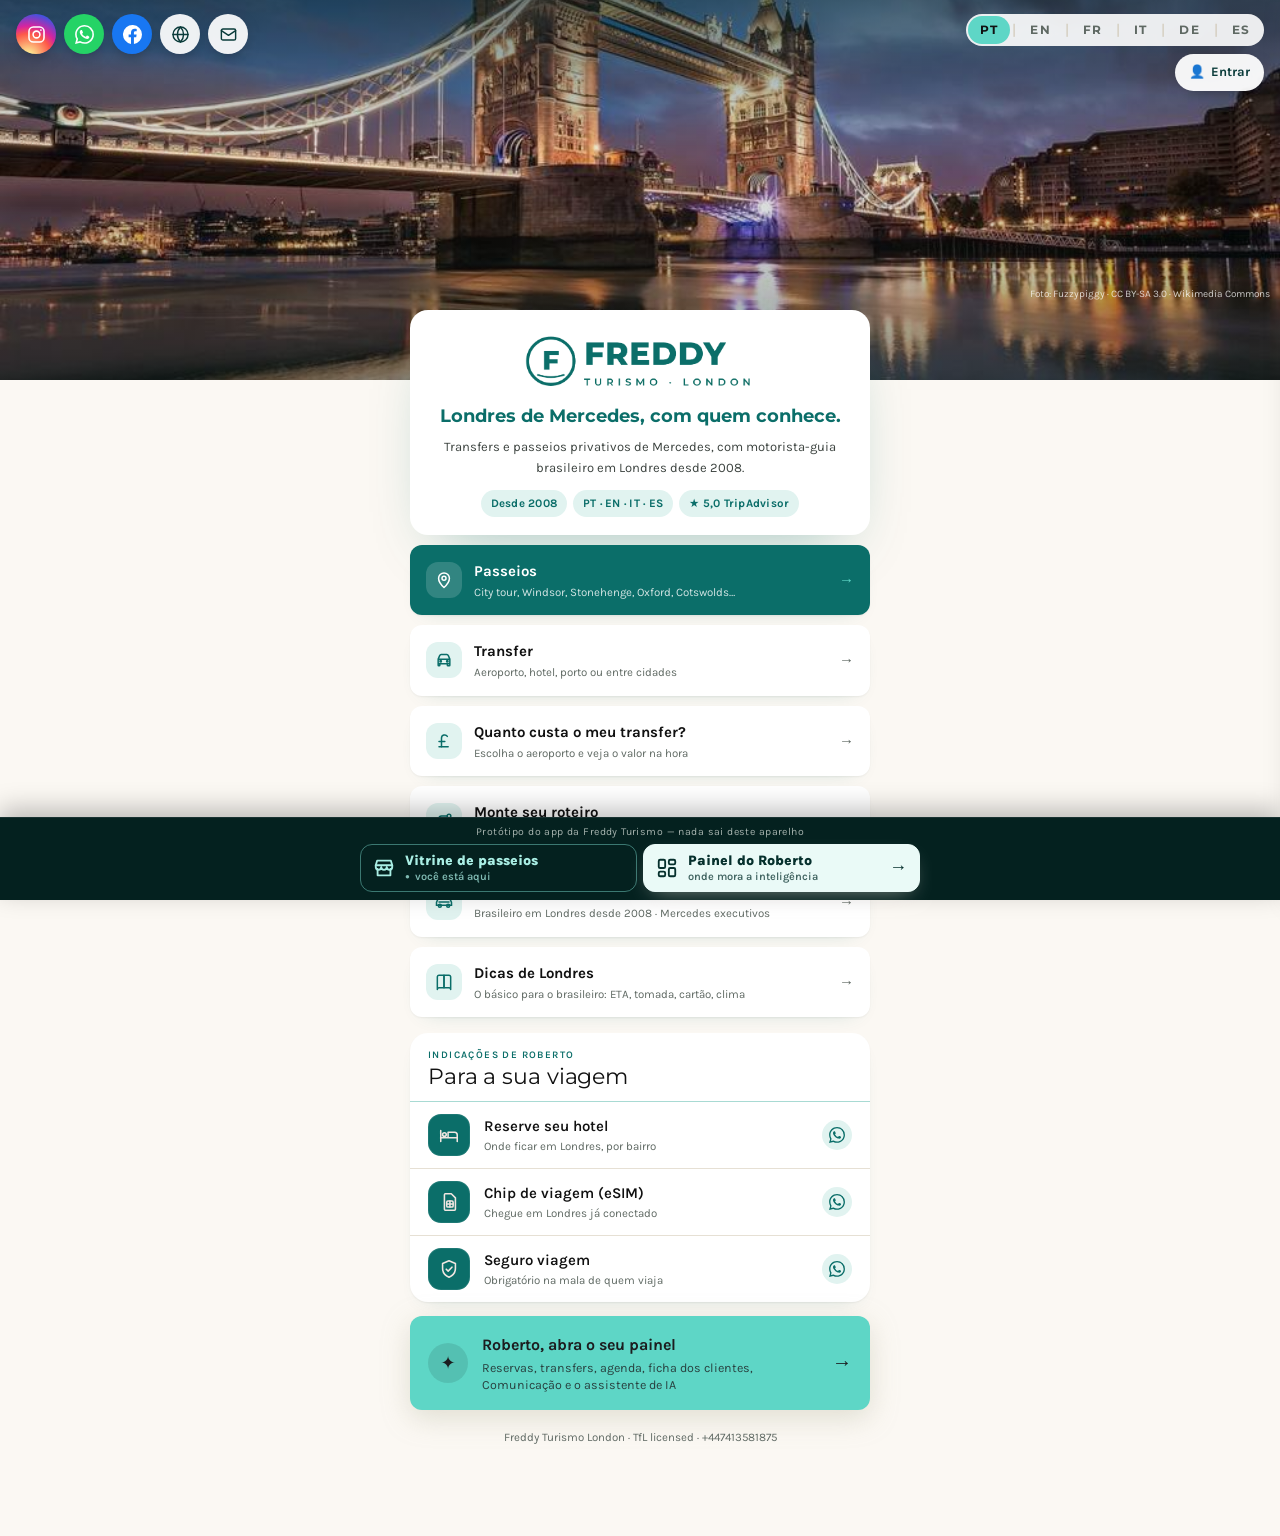
==== commit d4662ff3: "Freddy Turismo: conversa só dentro do app (cadastro do cliente), vitrine com cotação de transfer e D" ====
--- a/freddy/index.html
+++ b/freddy/index.html
@@ -35,7 +35,7 @@
 <link rel="stylesheet" href="tokens.css?v=0.1.6">
 <link rel="icon" href="icon-192.png" type="image/png">
 <link rel="stylesheet" href="carol.css?v=0.1.6">
-<link rel="stylesheet" href="freddy.css?v=0.1.0">
+<link rel="stylesheet" href="freddy.css?v=0.2.0">
 <style>
 /* ============ base ============ */
 *{box-sizing:border-box;margin:0}
@@ -1460,8 +1460,10 @@
 <script src="carol-ia.js?v=0.1.6"></script>
 <script src="assistente-voz.js?v=0.1.6"></script>
 <script src="boas-vindas.js?v=0.1.6"></script>
-<script src="comunicacao.js?v=0.1.0"></script>
-<script src="freddy.js?v=0.1.0"></script>
+<script src="comunicacao.js?v=0.2.0"></script>
+<script src="notificacoes.js?v=0.2.0"></script>
+<script src="financas.js?v=0.2.0"></script>
+<script src="freddy.js?v=0.2.0"></script>
 <script>
 /* PWA — como a versão nova chega no celular dela.
 
--- a/freddy/freddy.css
+++ b/freddy/freddy.css
@@ -110,3 +110,93 @@
 .comIA[hidden]{display:none}
 .comCliLogo{display:grid;place-items:center;flex:none}
 .comCliente{padding-bottom:190px}
+.fdTopoDir{position:relative;z-index:1;display:flex;flex-direction:column;align-items:flex-end;gap:8px}
+.fdConta{display:inline-flex;align-items:center;gap:6px;padding:8px 14px;border-radius:var(--r-pill);background:rgba(255,255,255,.94);color:#0A3B3A;font-weight:700;font-size:13px;box-shadow:0 6px 18px -8px rgba(0,0,0,.6)}
+.fdConta .comBadge{margin-left:2px}
+.comSair{display:inline;margin:0;padding:0;font-size:inherit;text-decoration:underline}
+.comCad{display:flex;flex-direction:column;gap:10px}
+.fdCotForm{display:flex;flex-direction:column;gap:12px;margin:12px 0}
+.fdCotLinha{display:flex;align-items:center;justify-content:space-between}
+.fdNum{display:flex;align-items:center;gap:12px}
+.fdNum button{width:38px;height:38px;border-radius:50%;background:var(--surface-2);font-size:20px;font-weight:700}
+.fdNum b{min-width:20px;text-align:center;font-family:var(--f-mono)}
+.fdCots{display:grid;grid-template-columns:1fr 1fr;gap:10px}
+.fdCot{background:var(--surface);border-radius:var(--r-lg);box-shadow:var(--sh-1);padding:14px;display:flex;flex-direction:column;gap:3px;border:2px solid var(--accent)}
+.fdCot.off{border-color:transparent;opacity:.55}
+.fdCotV{font-family:var(--f-display);font-weight:700;font-size:var(--fs-6);color:var(--accent);margin-top:6px}
+.fdCotacao .fine{margin:10px 0}
+.fdDicasLista{display:flex;flex-direction:column;gap:10px;margin:14px 0}
+.fdDica{display:flex;gap:14px;background:var(--surface);border-radius:var(--r-lg);box-shadow:var(--sh-1);padding:14px 16px}
+.fdDicaIc{font-size:24px;line-height:1.2}
+.fdDica h2{font-size:var(--fs-4);margin-bottom:3px}
+.fdDica p{font-size:var(--fs-3);color:var(--ink-2)}
+
+/* ---------- Contabilidade ---------- */
+.ctBarra{display:flex;align-items:center;justify-content:space-between;gap:10px;flex-wrap:wrap;margin:6px 0 10px}
+.ctBarra .chips{margin:0}
+.ctPer{display:flex;align-items:center;gap:10px}
+.ctAbas{display:flex;gap:4px;border-bottom:1px solid var(--line);margin-bottom:14px;overflow-x:auto}
+.ctAbas button{padding:10px 14px;font-weight:700;color:var(--ink-3);border-bottom:3px solid transparent;white-space:nowrap}
+.ctAbas button.on{color:var(--accent);border-color:var(--accent)}
+.ctKpis{grid-template-columns:repeat(auto-fit,minmax(170px,1fr))!important}
+.ctPct{width:58px;padding:2px 6px;display:inline-block}
+.ctMeses{display:grid;grid-template-columns:repeat(12,1fr);gap:6px;height:160px;align-items:end;margin-top:10px}
+.ctMes{display:flex;flex-direction:column;align-items:center;gap:4px;height:100%}
+.ctMesBars{flex:1;width:100%;display:flex;align-items:flex-end;justify-content:center;gap:2px}
+.ctMesBars i{width:40%;border-radius:3px 3px 0 0;min-height:2px}
+.ctMesBars i.r,.ctLeg .r{background:var(--accent)}.ctMesBars i.d,.ctLeg .d{background:var(--highlight)}
+.ctMes small{font-size:10px;text-transform:capitalize}
+.ctLeg{display:flex;gap:6px;align-items:center;font-size:var(--fs-2);color:var(--ink-3);margin-top:8px}
+.ctLeg span{display:inline-block;width:10px;height:10px;border-radius:3px;margin-left:8px}
+.ctDuas{display:grid;grid-template-columns:repeat(auto-fit,minmax(320px,1fr));gap:14px}
+.ctLinha{display:grid;grid-template-columns:1fr auto auto;gap:12px;padding:9px 0;border-top:1px solid var(--line);font-size:var(--fs-3);align-items:center}
+.ctLinha:first-of-type{border-top:0}
+.ctLinha b.neg{color:var(--danger)}
+.ctBars{display:flex;flex-direction:column;gap:8px}
+.ctBar{display:grid;grid-template-columns:minmax(110px,40%) 1fr auto;gap:10px;align-items:center;font-size:var(--fs-3)}
+.ctBarRot{overflow:hidden;text-overflow:ellipsis;white-space:nowrap}
+.ctBarTrilho{height:10px;background:var(--surface-2);border-radius:99px;overflow:hidden}
+.ctBarTrilho i{display:block;height:100%;background:var(--accent);border-radius:99px}
+.ctBar.d .ctBarTrilho i{background:var(--highlight)}
+.ctBar b{font-family:var(--f-mono);font-size:12px;white-space:nowrap}
+.ctFormGrade{display:grid;grid-template-columns:repeat(auto-fit,minmax(160px,1fr));gap:10px;margin-bottom:10px}
+.ctDesc{grid-column:1/-1}
+.ctTot{float:right;font-size:var(--fs-4)}
+.ctRow{display:grid;grid-template-columns:86px 1fr auto auto;gap:10px;align-items:center;padding:9px 0;border-top:1px solid var(--line);font-size:var(--fs-3)}
+.ctRow small{display:block}
+.ctBtns{display:flex;gap:10px;align-items:center;flex-wrap:wrap;margin:14px 0 10px}
+.ctEmailCont{max-width:360px}
+
+/* ---------- Notificações ---------- */
+.ntConta{font-weight:400;color:var(--ink-3);font-size:var(--fs-3);margin-left:6px}
+.ntFila{display:grid;grid-template-columns:32px 1fr auto;gap:10px;align-items:start;padding:10px 0;border-top:1px solid var(--line)}
+.ntFila:first-of-type{border-top:0}
+.ntFila.feita{opacity:.6}
+.ntIc{font-size:20px;line-height:1.3}
+.ntTx b{display:block;font-size:var(--fs-3)}.ntTx small{display:block}
+.ntTx details{margin-top:4px;font-size:var(--fs-3)}.ntTx summary{cursor:pointer;color:var(--accent);font-weight:600}
+.ntTx details p{margin-top:6px;padding:10px 12px;background:var(--surface-2);border-radius:var(--r)}
+.ntAc{display:flex;gap:6px;flex-wrap:wrap;justify-content:flex-end}
+.ntTit{margin:22px 0 10px}
+.ntGrade{display:grid;grid-template-columns:repeat(auto-fill,minmax(300px,1fr));gap:14px}
+.ntCard{display:flex;flex-direction:column;gap:10px}
+.ntCard.off{opacity:.62}
+.ntCard header{display:flex;gap:10px;align-items:flex-start}
+.ntCard header div{flex:1}.ntCard header b{display:block}.ntCard header small{display:block}
+.ntCard textarea{font-size:var(--fs-3)}
+.ntRod{display:flex;gap:8px;align-items:center;flex-wrap:wrap}
+.ntRod select{width:auto}
+.ntPrev{font-size:var(--fs-3);background:var(--accent-wash);padding:10px 12px;border-radius:var(--r)}
+.ntSw{position:relative;width:46px;height:26px;flex:none;cursor:pointer}
+.ntSw input{position:absolute;opacity:0;inset:0}
+.ntSw i{position:absolute;inset:0;border-radius:99px;background:var(--line-2);transition:background var(--d-fast)}
+.ntSw i::after{content:"";position:absolute;top:3px;left:3px;width:20px;height:20px;border-radius:50%;background:#fff;box-shadow:0 1px 3px rgba(0,0,0,.3);transition:transform var(--d-fast) var(--ease)}
+.ntSw input:checked+i{background:var(--accent)}
+.ntSw input:checked+i::after{transform:translateX(20px)}
+.ntSw input:focus-visible+i{outline:2px solid var(--accent);outline-offset:2px}
+.ntDlg{border:0;border-radius:var(--r-xl);padding:0;width:min(520px,94vw);box-shadow:var(--sh-3);background:var(--surface);color:var(--ink)}
+.ntDlg::backdrop{background:rgba(4,33,31,.5)}
+.ntForm{display:flex;flex-direction:column;gap:10px;padding:20px}
+.ntQ{display:grid;grid-template-columns:repeat(3,1fr);gap:8px}
+.comComo .comSair{display:inline;margin:0}
+@media (max-width:600px){.ntFila{grid-template-columns:28px 1fr}.ntAc{grid-column:2;justify-content:flex-start}.ctRow{grid-template-columns:70px 1fr auto}.ctRow .mini{display:none}}
